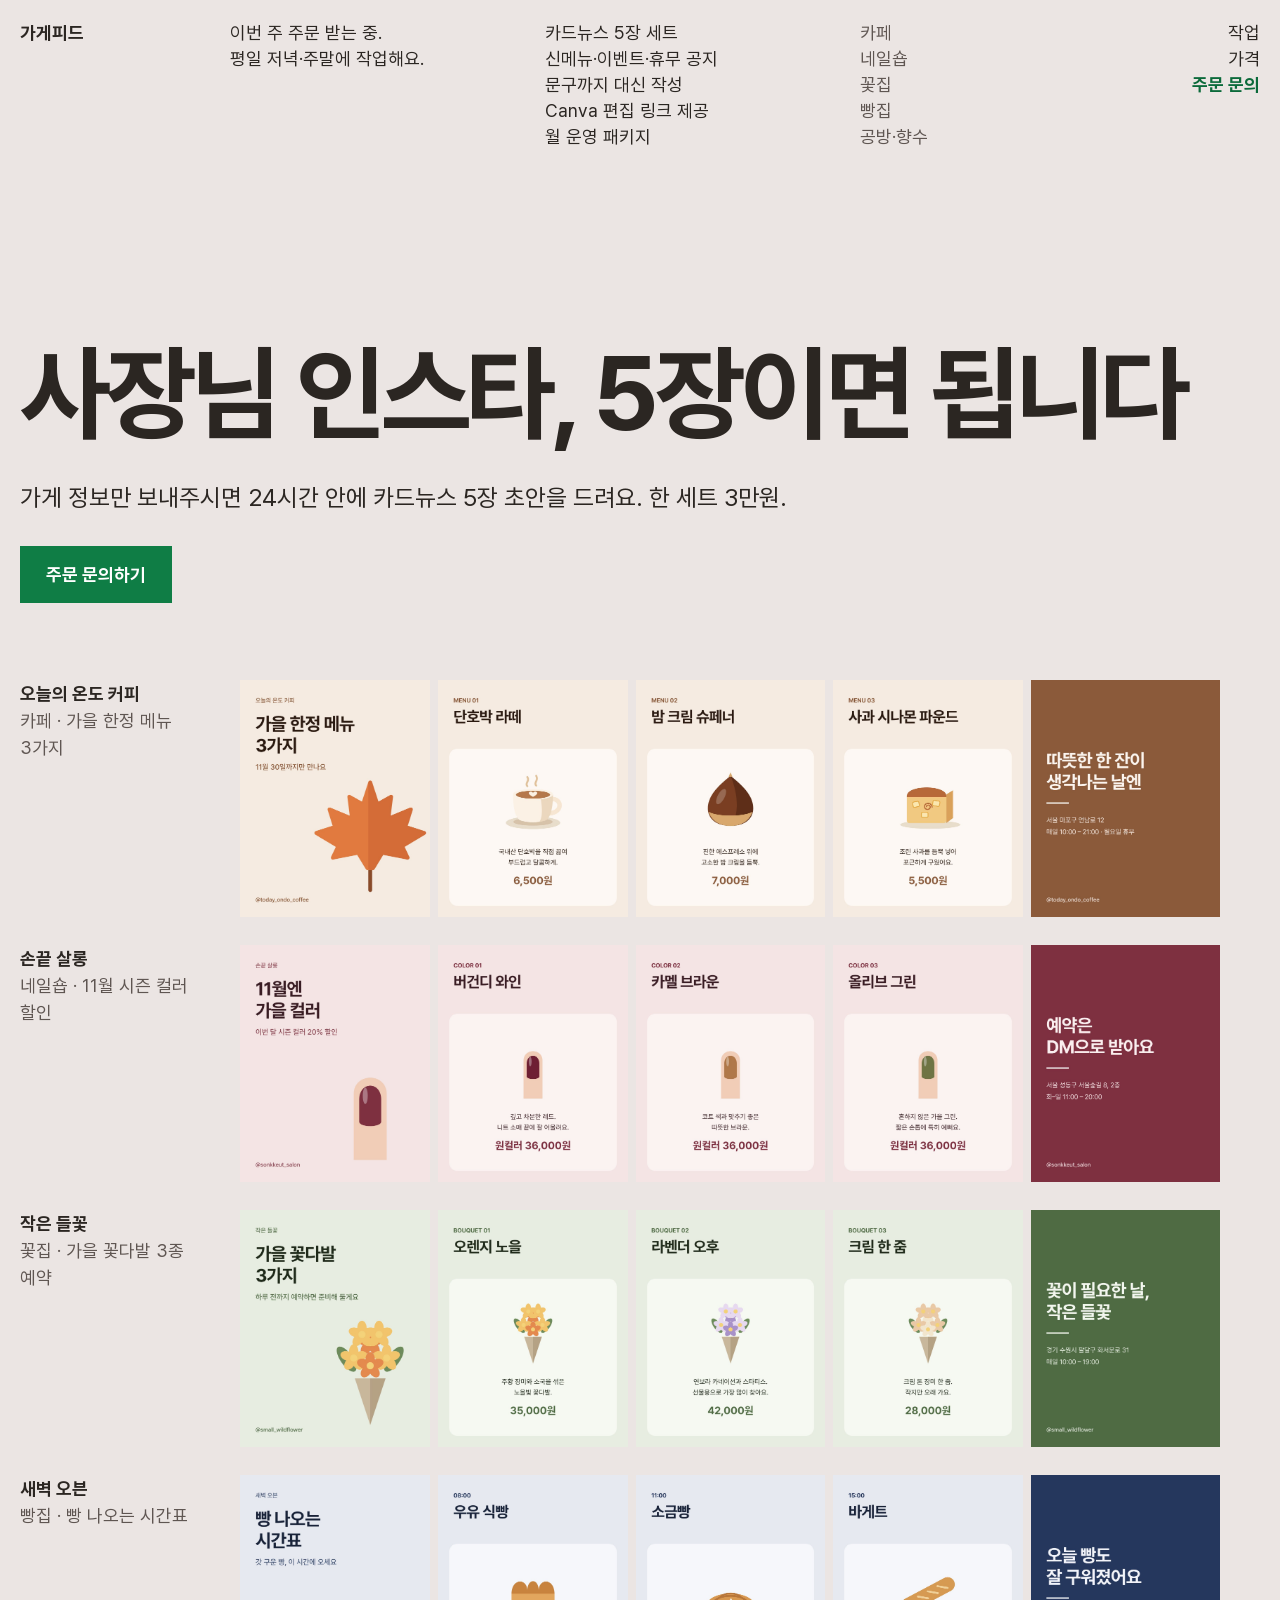
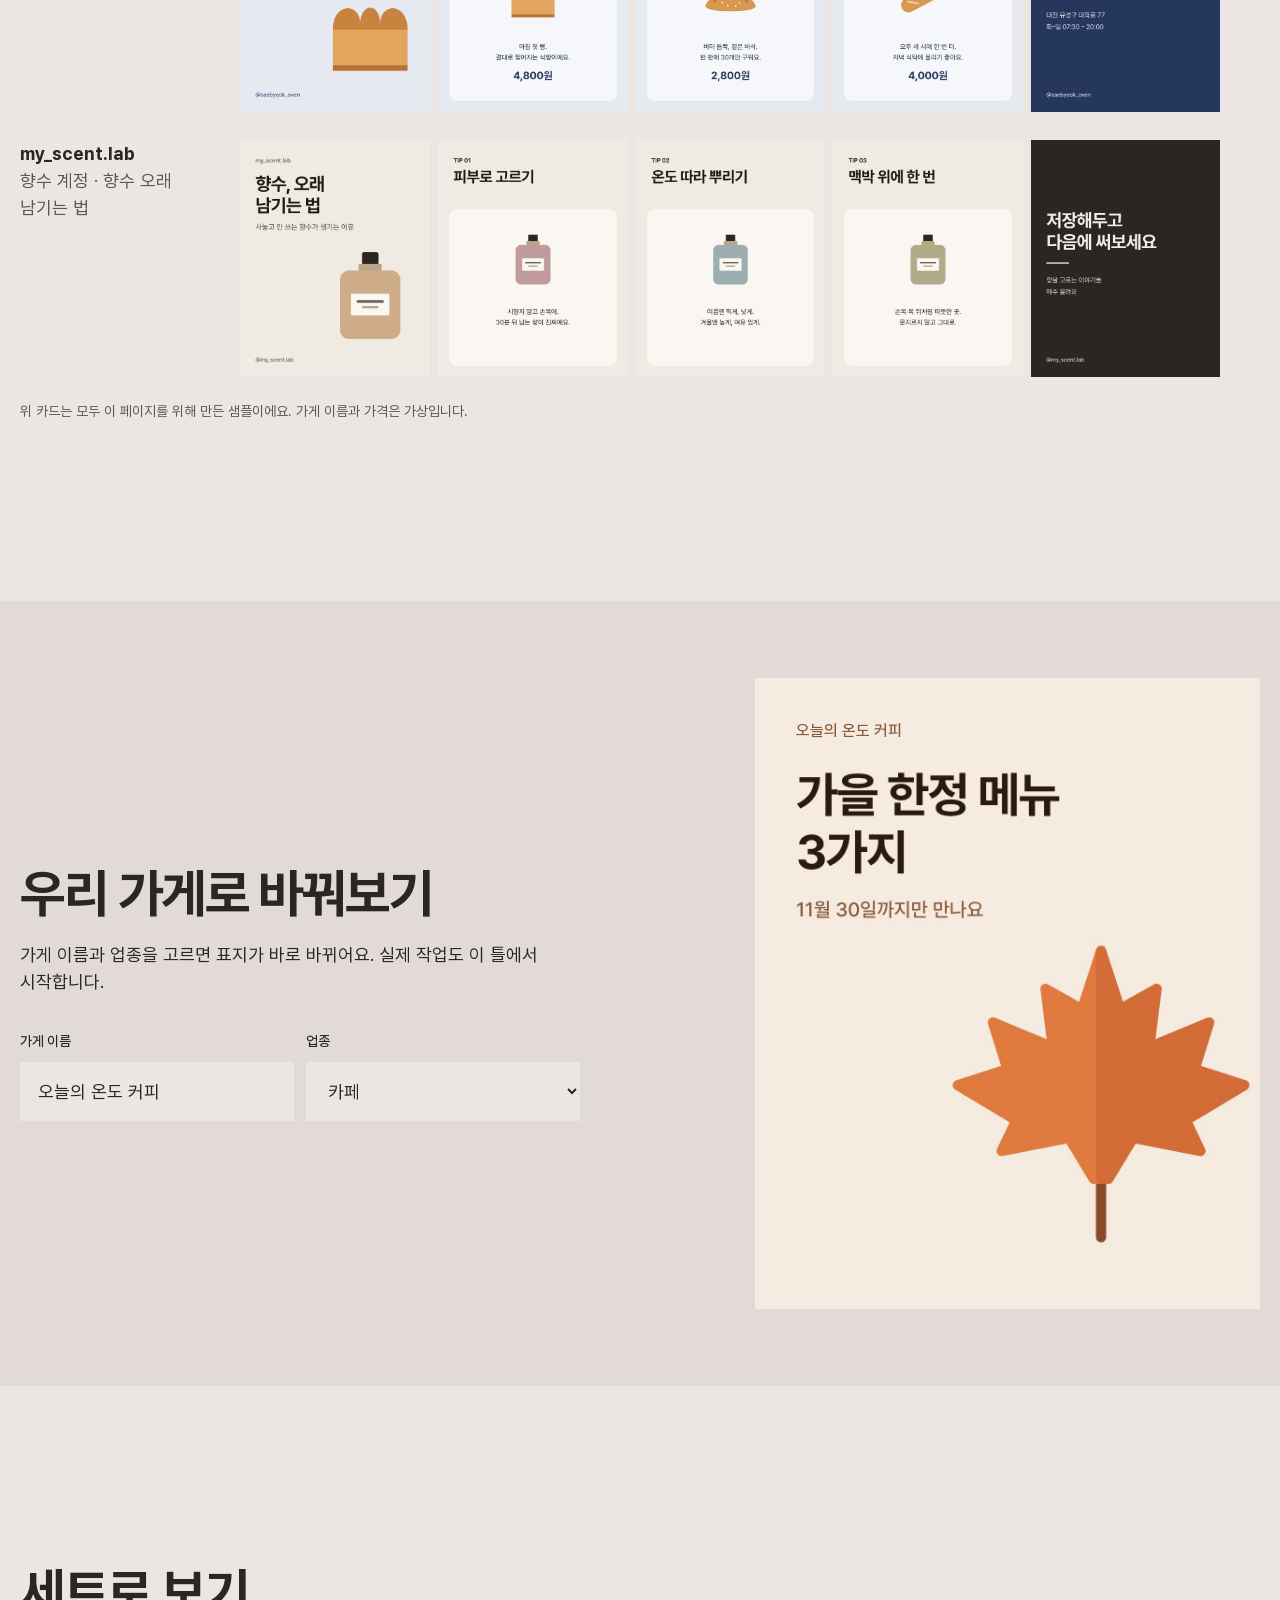
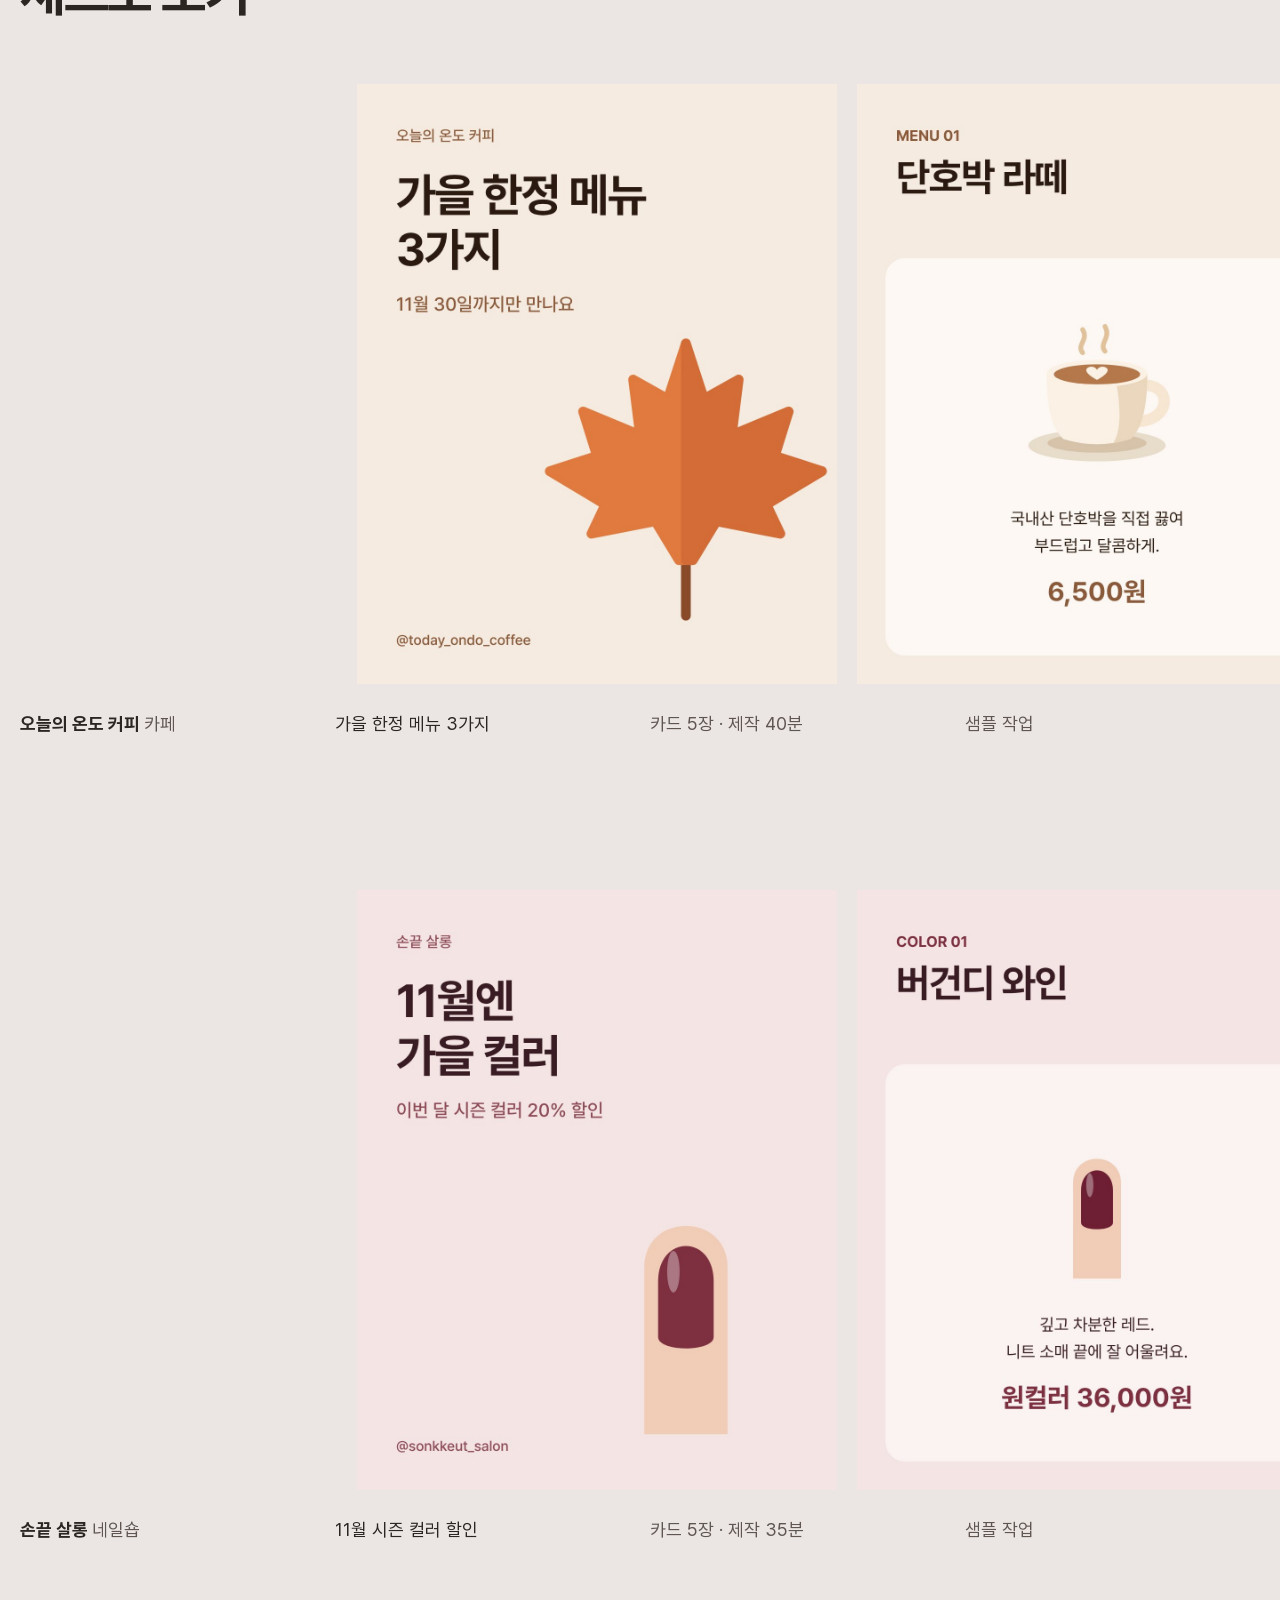
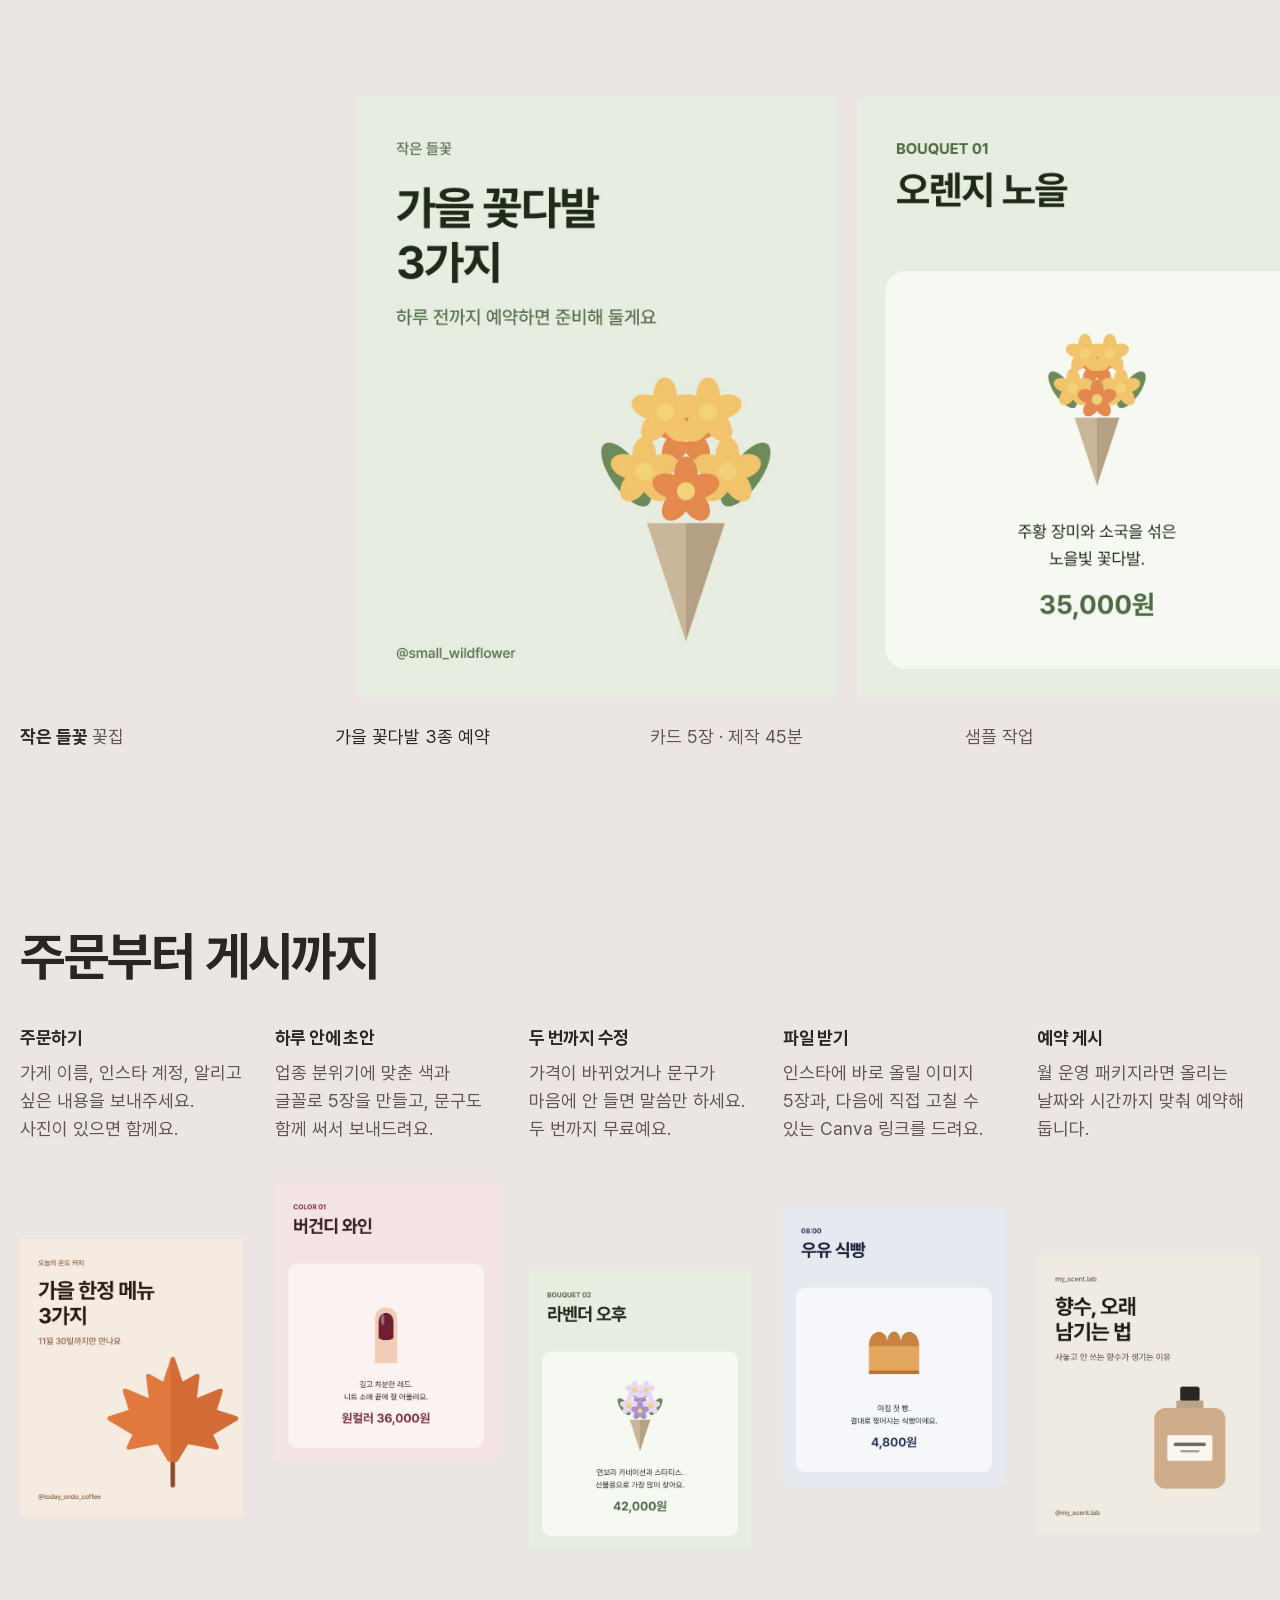
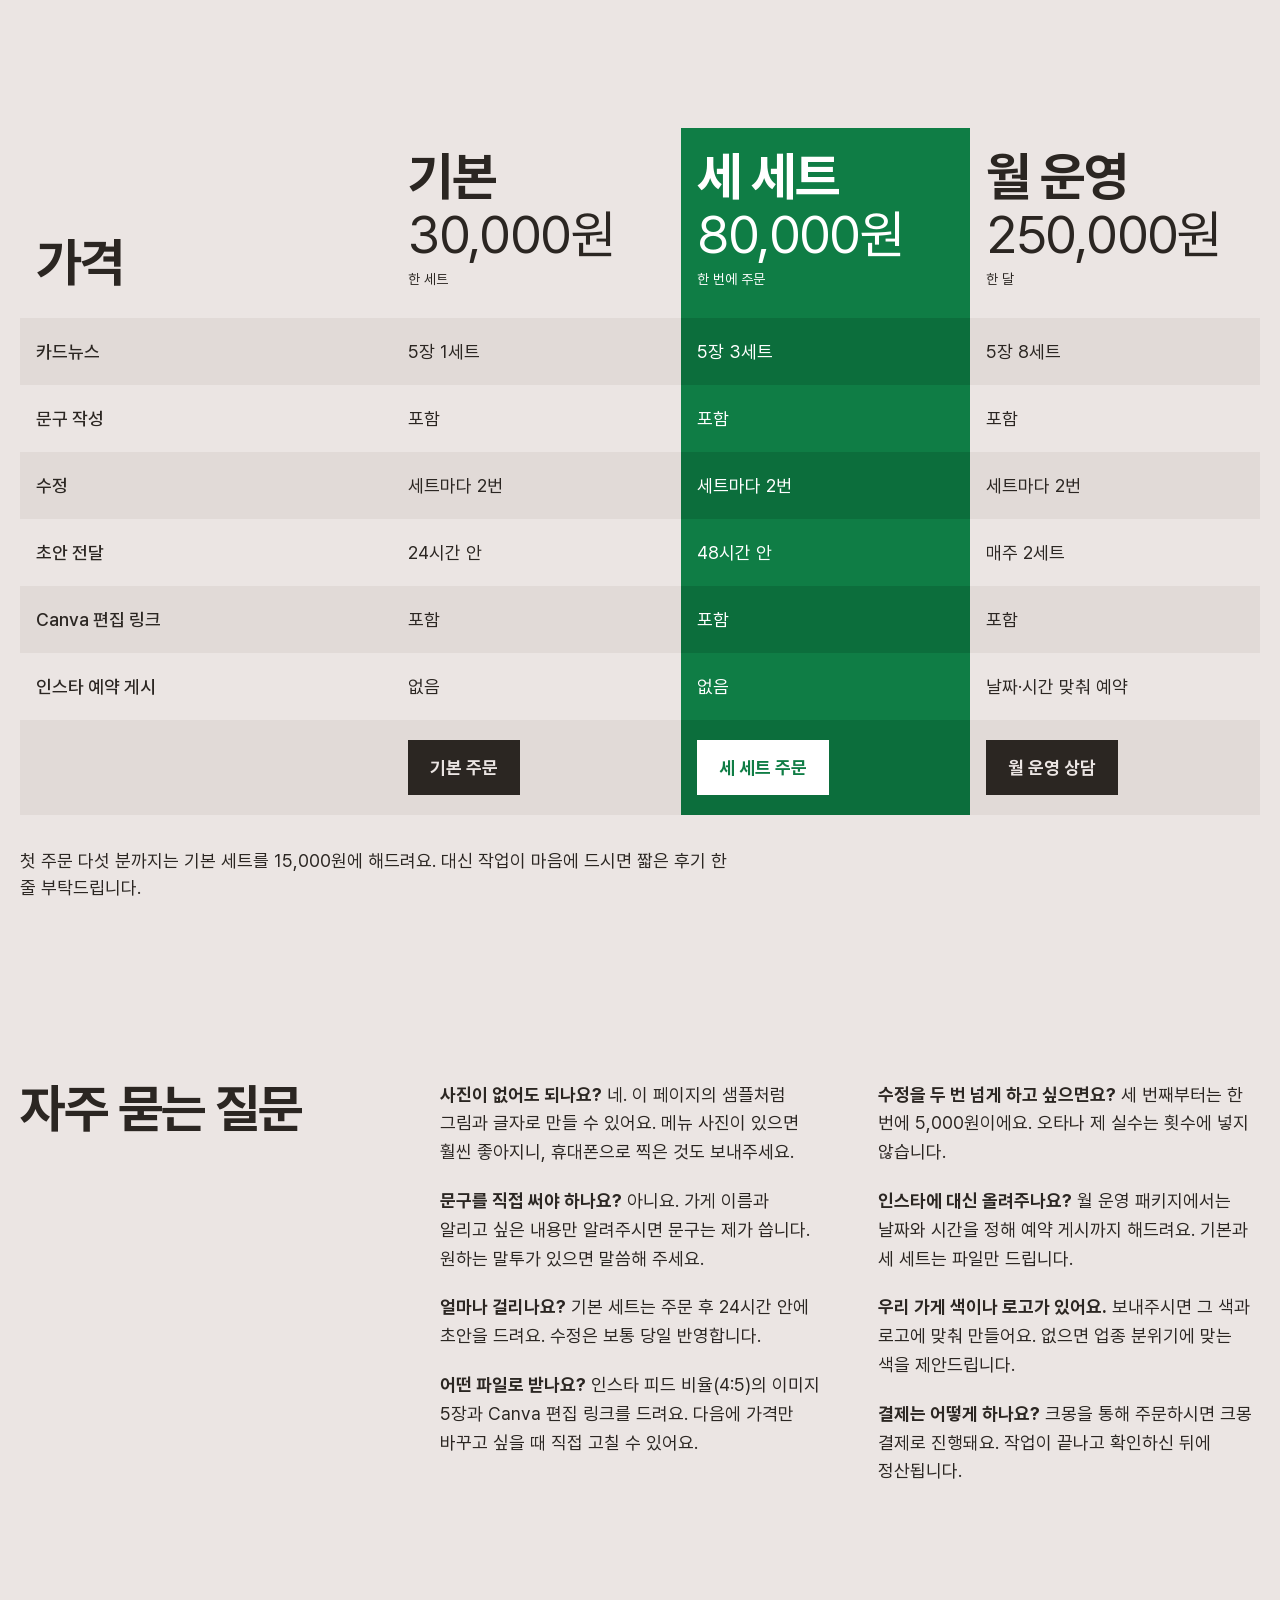
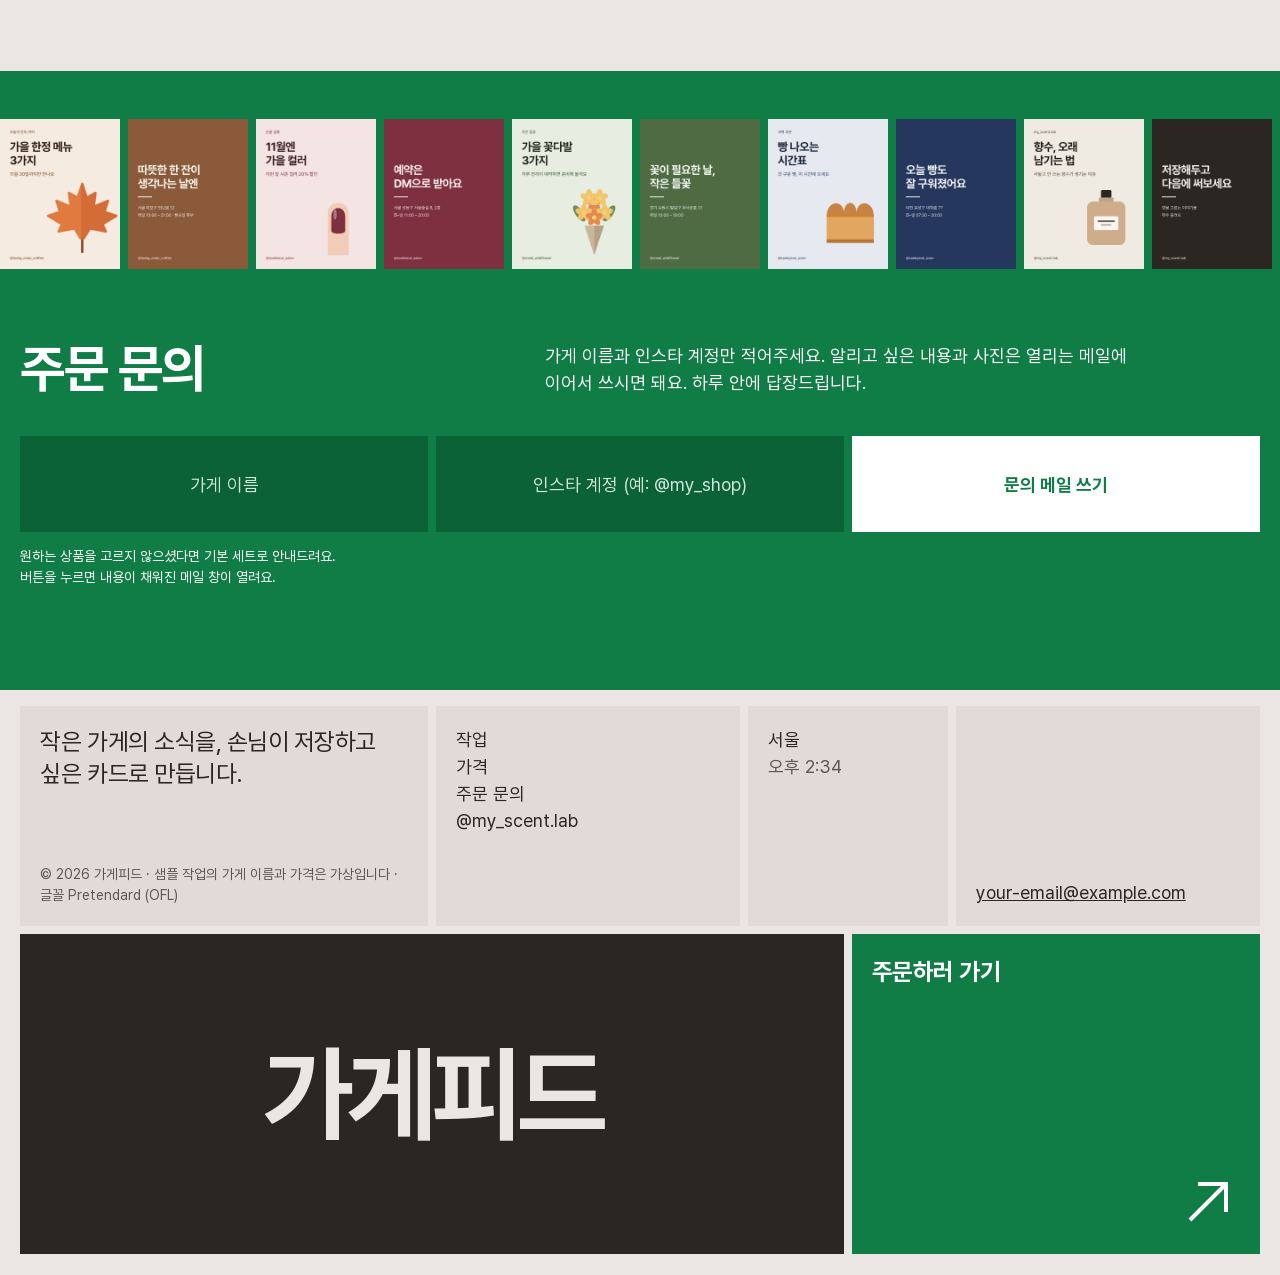
==== portfolio/index.html @ 0462cccc "Add 가게피드 card-news portfolio page Static one-page portfolio for the Instagram card-news service: 25 " ====
<!doctype html>
<html lang="ko">
<head>
<meta charset="utf-8">
<meta name="viewport" content="width=device-width, initial-scale=1">
<title>가게피드 · 동네 가게 인스타 카드뉴스 제작</title>
<meta name="description" content="카페·네일숍·꽃집·빵집 사장님을 위한 인스타그램 카드뉴스 제작. 가게 정보만 보내주시면 24시간 안에 5장 초안을 드려요. 한 세트 3만원.">
<link rel="preload" href="fonts/Pretendard-Bold.subset.woff2" as="font" type="font/woff2" crossorigin>
<link rel="preload" href="fonts/Pretendard-Regular.subset.woff2" as="font" type="font/woff2" crossorigin>
<link rel="stylesheet" href="style.css">
</head>
<body>

<header class="band" id="top">
  <a class="wordmark" href="#top">가게피드</a>
  <p class="avail">이번 주 주문 받는 중.<br>평일 저녁·주말에 작업해요.</p>
  <ul class="services" aria-label="하는 일">
    <li>카드뉴스 5장 세트</li>
    <li>신메뉴·이벤트·휴무 공지</li>
    <li>문구까지 대신 작성</li>
    <li>Canva 편집 링크 제공</li>
    <li>월 운영 패키지</li>
  </ul>
  <ul class="kinds" aria-label="작업하는 업종">
    <li>카페</li><li>네일숍</li><li>꽃집</li><li>빵집</li><li>공방·향수</li>
  </ul>
  <nav class="links" aria-label="페이지 안내">
    <a href="#work">작업</a>
    <a href="#price">가격</a>
    <a class="go" href="#order">주문 문의</a>
  </nav>
</header>

<main>
<section class="hero" aria-labelledby="h1">
  <h1 id="h1">사장님 인스타, 5장이면 됩니다</h1>
  <p class="sub">가게 정보만 보내주시면 24시간 안에 카드뉴스 5장 초안을 드려요. 한 세트 3만원.</p>
  <a class="btn cta" href="#order">주문 문의하기</a>

  <div class="sheet" id="sheet">
    <!-- 런은 script.js 가 SETS 로 채운다 -->
  </div>
  <p class="sheet-note" id="sheet-note" aria-live="polite">위 카드는 모두 이 페이지를 위해 만든 샘플이에요. 가게 이름과 가격은 가상입니다.</p>
</section>

<section class="try" aria-labelledby="try-h">
  <div class="try-text">
    <h2 id="try-h">우리 가게로 바꿔보기</h2>
    <p>가게 이름과 업종을 고르면 표지가 바로 바뀌어요. 실제 작업도 이 틀에서 시작합니다.</p>
    <form class="try-form" id="try-form" onsubmit="return false">
      <label for="try-name">가게 이름</label>
      <input id="try-name" name="name" maxlength="14" value="오늘의 온도 커피" autocomplete="off">
      <label for="try-kind">업종</label>
      <select id="try-kind" name="kind">
        <option value="0">카페</option>
        <option value="1">네일숍</option>
        <option value="2">꽃집</option>
        <option value="3">빵집</option>
        <option value="4">향수·공방</option>
      </select>
    </form>
  </div>
  <figure class="try-card" id="try-card" aria-live="polite">
    <img id="try-img" src="work/cafe-blank.jpg" width="540" height="675" alt="카페 가을 한정 메뉴 표지 샘플">
    <figcaption class="try-shop" id="try-shop">오늘의 온도 커피</figcaption>
  </figure>
</section>

<section class="work" id="work" aria-labelledby="work-h">
  <h2 id="work-h">세트로 보기</h2>
  <div id="strips"></div>
</section>

<section class="steps" aria-labelledby="steps-h">
  <div class="steps-top">
    <h2 id="steps-h">주문부터 게시까지</h2>
  </div>
  <ol class="row" id="steps-row">
    <li><h3>주문하기</h3><p>가게 이름, 인스타 계정, 알리고 싶은 내용을 보내주세요. 사진이 있으면 함께요.</p><img src="work/cafe-0.jpg" width="540" height="675" alt="카페 표지 카드" loading="lazy" style="margin-top:96px"></li>
    <li><h3>하루 안에 초안</h3><p>업종 분위기에 맞춘 색과 글꼴로 5장을 만들고, 문구도 함께 써서 보내드려요.</p><img src="work/nail-1.jpg" width="540" height="675" alt="네일숍 컬러 소개 카드" loading="lazy" style="margin-top:40px"></li>
    <li><h3>두 번까지 수정</h3><p>가격이 바뀌었거나 문구가 마음에 안 들면 말씀만 하세요. 두 번까지 무료예요.</p><img src="work/flower-2.jpg" width="540" height="675" alt="꽃집 꽃다발 카드" loading="lazy" style="margin-top:128px"></li>
    <li><h3>파일 받기</h3><p>인스타에 바로 올릴 이미지 5장과, 다음에 직접 고칠 수 있는 Canva 링크를 드려요.</p><img src="work/bakery-1.jpg" width="540" height="675" alt="빵집 시간표 카드" loading="lazy" style="margin-top:64px"></li>
    <li><h3>예약 게시</h3><p>월 운영 패키지라면 올리는 날짜와 시간까지 맞춰 예약해 둡니다.</p><img src="work/scent-0.jpg" width="540" height="675" alt="향수 팁 표지 카드" loading="lazy" style="margin-top:112px"></li>
  </ol>
</section>

<section class="price" id="price" aria-labelledby="price-h">
  <table class="plans">
    <caption class="sr">가격표</caption>
    <thead>
      <tr>
        <th scope="col"><h2 id="price-h">가격</h2></th>
        <th scope="col"><span class="pn">기본</span><span class="pp">30,000원</span><span class="per">한 세트</span></th>
        <th scope="col" class="pick"><span class="pn">세 세트</span><span class="pp">80,000원</span><span class="per">한 번에 주문</span></th>
        <th scope="col"><span class="pn">월 운영</span><span class="pp">250,000원</span><span class="per">한 달</span></th>
      </tr>
    </thead>
    <tbody>
      <tr><th scope="row">카드뉴스</th><td>5장 1세트</td><td class="pick">5장 3세트</td><td>5장 8세트</td></tr>
      <tr><th scope="row">문구 작성</th><td>포함</td><td class="pick">포함</td><td>포함</td></tr>
      <tr><th scope="row">수정</th><td>세트마다 2번</td><td class="pick">세트마다 2번</td><td>세트마다 2번</td></tr>
      <tr><th scope="row">초안 전달</th><td>24시간 안</td><td class="pick">48시간 안</td><td>매주 2세트</td></tr>
      <tr><th scope="row">Canva 편집 링크</th><td>포함</td><td class="pick">포함</td><td>포함</td></tr>
      <tr><th scope="row">인스타 예약 게시</th><td>없음</td><td class="pick">없음</td><td>날짜·시간 맞춰 예약</td></tr>
      <tr class="act"><th scope="row"><span class="sr">주문</span></th>
        <td><a class="btn" href="#order" data-plan="기본">기본 주문</a></td>
        <td class="pick"><a class="btn inv" href="#order" data-plan="세 세트">세 세트 주문</a></td>
        <td><a class="btn" href="#order" data-plan="월 운영">월 운영 상담</a></td></tr>
    </tbody>
  </table>
  <div class="plans-m">
    <h2>가격</h2>
    <div class="pm"><p class="pn">기본 30,000원</p><dl><dt>카드뉴스</dt><dd>5장 1세트</dd><dt>수정</dt><dd>2번</dd><dt>초안 전달</dt><dd>24시간 안</dd><dt>예약 게시</dt><dd>없음</dd></dl><a class="btn" href="#order" data-plan="기본">기본 주문</a></div>
    <div class="pm pick"><p class="pn">세 세트 80,000원</p><dl><dt>카드뉴스</dt><dd>5장 3세트</dd><dt>수정</dt><dd>세트마다 2번</dd><dt>초안 전달</dt><dd>48시간 안</dd><dt>예약 게시</dt><dd>없음</dd></dl><a class="btn inv" href="#order" data-plan="세 세트">세 세트 주문</a></div>
    <div class="pm"><p class="pn">월 운영 250,000원</p><dl><dt>카드뉴스</dt><dd>5장 8세트</dd><dt>수정</dt><dd>세트마다 2번</dd><dt>초안 전달</dt><dd>매주 2세트</dd><dt>예약 게시</dt><dd>날짜·시간 맞춰 예약</dd></dl><a class="btn" href="#order" data-plan="월 운영">월 운영 상담</a></div>
  </div>
  <p class="launch">첫 주문 다섯 분까지는 기본 세트를 15,000원에 해드려요. 대신 작업이 마음에 드시면 짧은 후기 한 줄 부탁드립니다.</p>
</section>

<section class="faq" aria-labelledby="faq-h">
  <h2 id="faq-h">자주 묻는 질문</h2>
  <div class="answers">
    <p><b>사진이 없어도 되나요?</b> 네. 이 페이지의 샘플처럼 그림과 글자로 만들 수 있어요. 메뉴 사진이 있으면 훨씬 좋아지니, 휴대폰으로 찍은 것도 보내주세요.</p>
    <p><b>문구를 직접 써야 하나요?</b> 아니요. 가게 이름과 알리고 싶은 내용만 알려주시면 문구는 제가 씁니다. 원하는 말투가 있으면 말씀해 주세요.</p>
    <p><b>얼마나 걸리나요?</b> 기본 세트는 주문 후 24시간 안에 초안을 드려요. 수정은 보통 당일 반영합니다.</p>
    <p><b>어떤 파일로 받나요?</b> 인스타 피드 비율(4:5)의 이미지 5장과 Canva 편집 링크를 드려요. 다음에 가격만 바꾸고 싶을 때 직접 고칠 수 있어요.</p>
    <p><b>수정을 두 번 넘게 하고 싶으면요?</b> 세 번째부터는 한 번에 5,000원이에요. 오타나 제 실수는 횟수에 넣지 않습니다.</p>
    <p><b>인스타에 대신 올려주나요?</b> 월 운영 패키지에서는 날짜와 시간을 정해 예약 게시까지 해드려요. 기본과 세 세트는 파일만 드립니다.</p>
    <p><b>우리 가게 색이나 로고가 있어요.</b> 보내주시면 그 색과 로고에 맞춰 만들어요. 없으면 업종 분위기에 맞는 색을 제안드립니다.</p>
    <p><b>결제는 어떻게 하나요?</b> 크몽을 통해 주문하시면 크몽 결제로 진행돼요. 작업이 끝나고 확인하신 뒤에 정산됩니다.</p>
  </div>
</section>

<section class="order" id="order" aria-labelledby="order-h">
  <div class="strip" aria-hidden="true"><div class="strip-track" id="strip-track"></div></div>
  <div class="order-head">
    <h2 id="order-h">주문 문의</h2>
    <p>가게 이름과 인스타 계정만 적어주세요. 알리고 싶은 내용과 사진은 열리는 메일에 이어서 쓰시면 돼요. 하루 안에 답장드립니다.</p>
  </div>
  <form class="cells" id="order-form">
    <label class="sr" for="o-shop">가게 이름</label>
    <input id="o-shop" name="shop" placeholder="가게 이름" required autocomplete="organization">
    <label class="sr" for="o-insta">인스타 계정</label>
    <input id="o-insta" name="insta" placeholder="인스타 계정 (예: @my_shop)" autocomplete="off">
    <button type="submit">문의 메일 쓰기</button>
  </form>
  <div class="cells-note">
    <p id="o-plan-note">원하는 상품을 고르지 않으셨다면 기본 세트로 안내드려요.</p>
    <p>버튼을 누르면 내용이 채워진 메일 창이 열려요.</p>
  </div>
</section>
</main>

<footer class="tiles">
  <div class="t t-state"><p>작은 가게의 소식을, 손님이 저장하고 싶은 카드로 만듭니다.</p><small>© 2026 가게피드 · 샘플 작업의 가게 이름과 가격은 가상입니다 · 글꼴 Pretendard (OFL)</small></div>
  <ul class="t t-nav"><li><a href="#work">작업</a></li><li><a href="#price">가격</a></li><li><a href="#order">주문 문의</a></li><li><a href="https://www.instagram.com/my_scent.lab/">@my_scent.lab</a></li></ul>
  <div class="t t-time"><p>서울</p><p id="clock">오전 9:00</p></div>
  <div class="t t-mail"><a id="mail-link" href="#order">메일로 문의하기</a></div>
  <div class="t t-word" aria-hidden="true">가게피드</div>
  <a class="t t-go" href="#order"><span>주문하러 가기</span>
    <svg viewBox="0 0 64 64" width="64" height="64" aria-hidden="true"><path d="M14 50 L50 14 M22 14 H50 V42" fill="none" stroke="currentColor" stroke-width="4"/></svg></a>
</footer>

<script src="script.js"></script>
</body>
</html>
---- portfolio/style.css ----
@font-face { font-family: "Pretendard"; font-weight: 400; font-display: swap; src: url(fonts/Pretendard-Regular.subset.woff2) format("woff2"); }
@font-face { font-family: "Pretendard"; font-weight: 500; font-display: swap; src: url(fonts/Pretendard-Medium.subset.woff2) format("woff2"); }
@font-face { font-family: "Pretendard"; font-weight: 700; font-display: swap; src: url(fonts/Pretendard-Bold.subset.woff2) format("woff2"); }

/* ---------- tokens ---------- */
:root {
  --bg: #ebe5e3;
  --surface: #e1dad7;
  --surface-2: #d6cecb;
  --ink: #2b2622;
  --muted: #5f5652;
  --accent: #0f7d45;
  --accent-ink: #ffffff;
  --accent-text: #0b6a3a;

  /* 다섯 단계만 쓴다: small · body · lead · head · display */
  --step-small: 0.875rem;
  --step-body: 1.125rem;
  --step-lead: 1.5rem;
  --step-head: clamp(2rem, 1.2rem + 2.6vw, 3.5rem);
  --step-display: clamp(2.6rem, 0.6rem + 7.4vw, 8.5rem);

  --m: clamp(20px, 1.6vw, 24px);
  --gap: 8px;
  --section: clamp(120px, 14vw, 200px);
  --ease: cubic-bezier(.2, .7, .2, 1);
}

* { box-sizing: border-box; margin: 0; padding: 0; }
html { scroll-behavior: smooth; }
body {
  background: var(--bg); color: var(--ink);
  font-family: "Pretendard", system-ui, sans-serif; font-size: var(--step-body); line-height: 1.5;
  word-break: keep-all; -webkit-font-smoothing: antialiased;
}
img { display: block; max-width: 100%; height: auto; }
a { color: inherit; }
ul, ol { list-style: none; }
.sr { position: absolute; width: 1px; height: 1px; overflow: hidden; clip: rect(0 0 0 0); white-space: nowrap; }
:focus-visible { outline: 3px solid var(--accent); outline-offset: 3px; }
::selection { background: var(--accent); color: var(--accent-ink); }
h1, h2, h3 { font-weight: 700; letter-spacing: -0.03em; }
h2 { font-size: var(--step-head); line-height: 1.05; }

/* ---------- top band ---------- */
.band {
  display: grid; grid-template-columns: repeat(12, 1fr); gap: 0 20px;
  padding: 20px var(--m) 0; font-size: var(--step-body); line-height: 1.45;
}
.wordmark { grid-column: 1 / 3; font-weight: 700; text-decoration: none; }
.avail { grid-column: 3 / 6; color: var(--ink); }
.services { grid-column: 6 / 9; }
.kinds { grid-column: 9 / 11; color: var(--muted); }
.links { grid-column: 11 / 13; display: flex; flex-direction: column; align-items: flex-end; }
.links a { text-decoration: none; transition: color .2s; }
.links a:hover { color: var(--accent-text); }
.links .go { color: var(--accent-text); font-weight: 700; }

/* ---------- hero + sheet ---------- */
.hero { padding: clamp(96px, 15vw, 240px) var(--m) 0; }
.hero h1 { font-size: var(--step-display); line-height: 0.98; letter-spacing: -0.045em; max-width: 13em; }
.hero .sub { font-size: var(--step-lead); line-height: 1.4; margin-top: 36px; max-width: 32em; }
.hero .cta { margin-top: 32px; background: var(--accent); color: var(--accent-ink); min-height: 52px; padding: 15px 26px; }
.hero .cta:hover { background: var(--accent-text); }

.sheet { margin-top: clamp(48px, 6vw, 88px); display: grid; gap: 28px; }
.run { display: grid; grid-template-columns: 200px 1fr; gap: 20px; align-items: start; transition: opacity .24s var(--ease); }
.run h3 { font-size: var(--step-body); font-weight: 700; letter-spacing: 0; }
.run h3 span { display: block; font-weight: 400; color: var(--muted); }
.frames { display: grid; grid-template-columns: repeat(5, minmax(0, 1fr)); gap: var(--gap); max-width: 980px; }
.frames img { width: 100%; aspect-ratio: 4 / 5; object-fit: cover; transition: transform .3s var(--ease); }
.frames a:hover img, .frames a:focus-visible img { transform: translateY(-4px); }
.sheet.dim .run:not(.on) { opacity: .28; }
.sheet-note { margin-top: 24px; color: var(--muted); font-size: var(--step-small); min-height: 1.5em; }

/* ---------- live preview ---------- */
.try {
  margin-top: var(--section); padding: clamp(40px, 6vw, 96px) var(--m);
  background: var(--surface);
  display: grid; grid-template-columns: repeat(12, 1fr); gap: 20px; align-items: center;
}
.try-text { grid-column: 1 / 7; }
.try-text > p { margin-top: 20px; max-width: 30em; }
.try-form { margin-top: 36px; display: grid; grid-template-columns: 1fr 1fr; gap: 10px 12px; max-width: 560px; }
.try-form label { font-weight: 500; font-size: var(--step-small); grid-row: 1; }
.try-form input, .try-form select {
  grid-row: 2; font: inherit; font-size: var(--step-body); color: var(--ink);
  background: var(--bg); border: 0; border-radius: 0; padding: 16px 18px; min-height: 58px; width: 100%;
  transition: background .2s;
}
.try-form input:focus, .try-form select:focus { background: #f6f2f1; }
.try-card { grid-column: 8 / 13; position: relative; container-type: inline-size; max-width: 520px; justify-self: end; width: 100%; }
.try-card img { width: 100%; transition: opacity .24s var(--ease); }
.try-shop {
  position: absolute; left: 8.15cqw; top: 8.6cqw; font-size: 3.15cqw; font-weight: 500; line-height: 1.2;
  color: var(--shop, #8A5A3B); white-space: nowrap; transition: color .24s;
}
.try-card.swap img { opacity: .3; }

/* ---------- work strips ---------- */
.work { padding-top: var(--section); }
.work h2 { padding: 0 var(--m); margin-bottom: 64px; }
.proj + .proj { margin-top: clamp(96px, 12vw, 200px); }
.film {
  display: flex; gap: 20px; overflow-x: auto; scroll-snap-type: x mandatory; scrollbar-width: none;
  padding: 0 calc(50vw - min(24vw, 240px));
}
.film::-webkit-scrollbar { display: none; }
.film img { flex: 0 0 auto; width: min(48vw, 480px); aspect-ratio: 4 / 5; scroll-snap-align: center; }
.facts { display: grid; grid-template-columns: repeat(12, 1fr); gap: 20px; padding: 26px var(--m) 0; }
.facts > * { grid-column: span 3; }
.facts .pname { font-weight: 700; }
.facts .pname span { font-weight: 400; color: var(--muted); }
.facts .muted { color: var(--muted); }

/* ---------- steps ---------- */
.steps { padding: var(--section) 0 0; overflow: hidden; }
.steps-top { margin-bottom: 40px; padding: 0 var(--m); }
.row { display: grid; grid-template-columns: repeat(5, 1fr); gap: 32px; padding: 0 var(--m); }
.row h3 { font-size: var(--step-body); }
.row p { margin-top: 8px; color: var(--muted); line-height: 1.55; min-height: 4.65em; }

/* ---------- price ---------- */
.price { padding: var(--section) var(--m) 0; }
.plans { width: 100%; border-collapse: collapse; table-layout: fixed; }
.plans th, .plans td { text-align: left; vertical-align: top; padding: 20px 16px; font-size: var(--step-body); font-weight: 400; }
.plans thead th { padding-bottom: 28px; vertical-align: bottom; }
.plans thead th:first-child { width: 30%; }
.plans tbody th { font-weight: 500; }
.plans tbody tr:nth-child(odd) { background: var(--surface); }
.plans .pick { background: var(--accent) !important; color: var(--accent-ink); }
tbody tr:nth-child(odd) .pick { background: #0c6e3c !important; }
.pn { display: block; font-size: var(--step-head); line-height: 1.1; font-weight: 700; letter-spacing: -0.03em; }
.pp { display: block; font-size: var(--step-head); line-height: 1.1; letter-spacing: -0.03em; }
.per { display: block; font-size: var(--step-small); margin-top: 6px; }
.plans .act td, .plans .act th { background: transparent; }
.btn {
  display: inline-block; padding: 14px 22px; background: var(--ink); color: var(--bg); text-decoration: none;
  font-weight: 700; font-size: var(--step-body); transition: transform .15s, background .2s;
}
.btn:hover { background: #000; }
.btn:active { transform: scale(.97); }
.btn.inv { background: var(--accent-ink); color: var(--accent); }
.btn.inv:hover { background: #e9f4ee; }
.plans-m { display: none; }
.pm { background: var(--surface); padding: 24px 20px; }
.pm.pick { background: var(--accent); color: var(--accent-ink); }
.pm .pn { font-size: 9vw; line-height: 1.1; }
.pm dl { display: grid; grid-template-columns: 1fr; margin: 20px 0 24px; }
.pm dt { opacity: .75; margin-top: 10px; }
.pm .btn { display: block; text-align: center; }
.launch { margin-top: 32px; max-width: 40em; font-size: var(--step-body); }

/* ---------- faq ---------- */
.faq { padding: var(--section) var(--m) 0; display: grid; grid-template-columns: repeat(12, 1fr); gap: 20px; }
.faq h2 { grid-column: 1 / 4; }
.answers { grid-column: 5 / 13; columns: 2; column-gap: 56px; }
.answers p { break-inside: avoid; margin-bottom: 20px; line-height: 1.6; }
.answers b { font-weight: 700; }

/* ---------- order ---------- */
.order {
  margin-top: var(--section); background: var(--accent); color: var(--accent-ink);
  padding: 48px 0 clamp(64px, 8vw, 120px); overflow: hidden;
}
.strip { overflow: hidden; }
.strip-track { display: flex; gap: 8px; width: max-content; animation: drift 60s linear infinite; }
.strip-track img { height: 150px; width: auto; }
@keyframes drift { to { transform: translateX(-50%); } }
.order-head { display: grid; grid-template-columns: repeat(12, 1fr); gap: 20px; margin: 72px var(--m) 40px; align-items: end; }
.order-head h2 { grid-column: 1 / 6; }
.order-head p { grid-column: 6 / 13; max-width: 34em; }
.cells { display: grid; grid-template-columns: repeat(3, 1fr); gap: 8px; margin: 0 var(--m); }
.cells input, .cells button { min-width: 0; width: 100%;
  height: 96px; border: 0; border-radius: 0; font: inherit; font-size: var(--step-body); text-align: center;
  background: #0b6236; color: var(--accent-ink); transition: background .2s, transform .15s;
}
.cells input::placeholder { color: #cfe6d9; }
.cells input:focus { background: #13924f; outline-color: var(--accent-ink); }
.cells button { background: var(--accent-ink); color: var(--accent); font-weight: 700; cursor: pointer; }
.cells button:hover { background: #e9f4ee; }
.cells button:active { transform: scale(.98); }
.cells-note { margin: 14px var(--m) 0; font-size: var(--step-small); }

/* ---------- footer tiles ---------- */
.tiles {
  display: grid; grid-template-columns: repeat(12, 1fr); gap: 8px; padding: 8px var(--m) var(--m);
  margin-top: 8px;
}
.t { background: var(--surface); padding: 20px; min-height: 220px; }
.t-state { grid-column: 1 / 5; display: flex; flex-direction: column; justify-content: space-between; }
.t-state p { font-size: var(--step-lead); line-height: 1.3; letter-spacing: -0.02em; }
.t-state small { font-size: var(--step-small); color: var(--muted); }
.t-nav { grid-column: 5 / 8; }
.t-nav a { text-decoration: none; transition: color .2s; }
.t-nav a:hover { color: var(--accent-text); }
.t-time { grid-column: 8 / 10; }
.t-time p + p { color: var(--muted); }
.t-mail { grid-column: 10 / 13; display: flex; align-items: flex-end; }
.t-mail a { font-size: var(--step-body); transition: color .2s; }
.t-mail a:hover { color: var(--accent-text); }
.t-word {
  grid-column: 1 / 9; min-height: 320px; background: var(--ink); color: var(--bg);
  display: grid; place-items: center; font-size: var(--step-display); font-weight: 700; letter-spacing: -0.05em;
}
.t-go {
  grid-column: 9 / 13; min-height: 320px; background: var(--accent); color: var(--accent-ink); text-decoration: none;
  display: flex; flex-direction: column; justify-content: space-between; font-size: var(--step-lead); font-weight: 700; letter-spacing: -0.02em;
  transition: background .2s;
}
.t-go svg { align-self: flex-end; transition: transform .25s var(--ease); }
.t-go:hover { background: #0c6e3c; }
.t-go:hover svg { transform: translate(6px, -6px); }

/* ---------- entrance ---------- */
.js .rise { opacity: 0; transform: translateY(24px); }
.js .rise.in { opacity: 1; transform: none; transition: opacity .6s var(--ease), transform .6s var(--ease); transition-delay: var(--d, 0ms); }

/* ---------- tablet ---------- */
@media (max-width: 960px) {
  .band { grid-template-columns: repeat(6, 1fr); gap: 16px 16px; }
  .wordmark { grid-column: 1 / 3; } .avail { grid-column: 3 / 7; }
  .services { grid-column: 1 / 4; } .kinds { grid-column: 4 / 6; }
  .links { grid-column: 6 / 7; grid-row: 2; }
  .run { grid-template-columns: 1fr; gap: 10px; }
  .try-text { grid-column: 1 / 13; } .try-card { grid-column: 1 / 13; justify-self: start; max-width: 440px; }
  .faq h2 { grid-column: 1 / 13; } .answers { grid-column: 1 / 13; }
  .row { grid-template-columns: repeat(3, 1fr); row-gap: 48px; }
  .plans { display: none; }
  .plans-m { display: grid; grid-template-columns: repeat(3, 1fr); gap: 8px; }
  .plans-m h2 { grid-column: 1 / -1; margin-bottom: 24px; }
  .pm .pn { font-size: var(--step-lead); }
  .order-head h2, .order-head p { grid-column: 1 / 13; }
  .t-state { grid-column: 1 / 7; } .t-nav { grid-column: 7 / 13; } .t-time { grid-column: 1 / 7; } .t-mail { grid-column: 7 / 13; }
  .t-word { grid-column: 1 / 13; } .t-go { grid-column: 1 / 13; min-height: 200px; }
}

/* ---------- phone ---------- */
@media (max-width: 600px) {
  .band { grid-template-columns: 1fr 1fr; gap: 14px 12px; }
  .wordmark { grid-column: 1 / 2; } .avail { grid-column: 1 / 3; grid-row: 2; }
  .services { grid-column: 1 / 2; grid-row: 3; } .kinds { grid-column: 2 / 3; grid-row: 3; }
  .links { grid-column: 2 / 3; grid-row: 1; flex-direction: row; justify-content: flex-end; gap: 14px; }
  .links a:not(.go) { display: none; }
  .hero .sub { margin-top: 24px; }
  .frames { display: flex; overflow-x: auto; scroll-snap-type: x mandatory; scrollbar-width: none; gap: 6px; margin-right: calc(-1 * var(--m)); padding-right: var(--m); }
  .frames::-webkit-scrollbar { display: none; }
  .frames a { flex: 0 0 38%; scroll-snap-align: start; }
  .try-form { grid-template-columns: 1fr; }
  .try-form label, .try-form input, .try-form select { grid-row: auto; }
  .film { gap: 10px; padding: 0 11vw; }
  .film img { width: 78vw; }
  .facts { grid-template-columns: 1fr 1fr; gap: 6px 12px; }
  .facts > * { grid-column: span 1; }
  .row { grid-template-columns: 1fr; gap: 32px; }
  .row li { display: grid; grid-template-columns: 1fr 38%; gap: 0 16px; align-items: start; }
  .row li h3, .row li p { grid-column: 1; }
  .row li p { min-height: 0; }
  .row img { grid-column: 2; grid-row: 1 / 3; margin-top: 0 !important; }
  .plans { display: none; }
  .plans-m { grid-template-columns: 1fr; }
  .pm .pn { font-size: 9vw; }
  .faq { gap: 24px; }
  .answers { columns: 1; }
  .cells, .cells-note { grid-template-columns: 1fr; }
  .cells input, .cells button { height: 60px; }
  .strip-track img { height: 110px; }
  .t-state, .t-time { grid-column: 1 / 13; }
  .t-nav { grid-column: 1 / 7; } .t-mail { grid-column: 7 / 13; }
  .t-word { min-height: 160px; order: -2; } .t-go { order: -1; }
  .t { min-height: 140px; }
}

@media (prefers-reduced-motion: reduce) {
  html { scroll-behavior: auto; }
  .js .rise, .js .rise.in { opacity: 1; transform: none; transition: none; }
  .strip-track { animation: none; }
  * { transition-duration: 0s !important; }
}
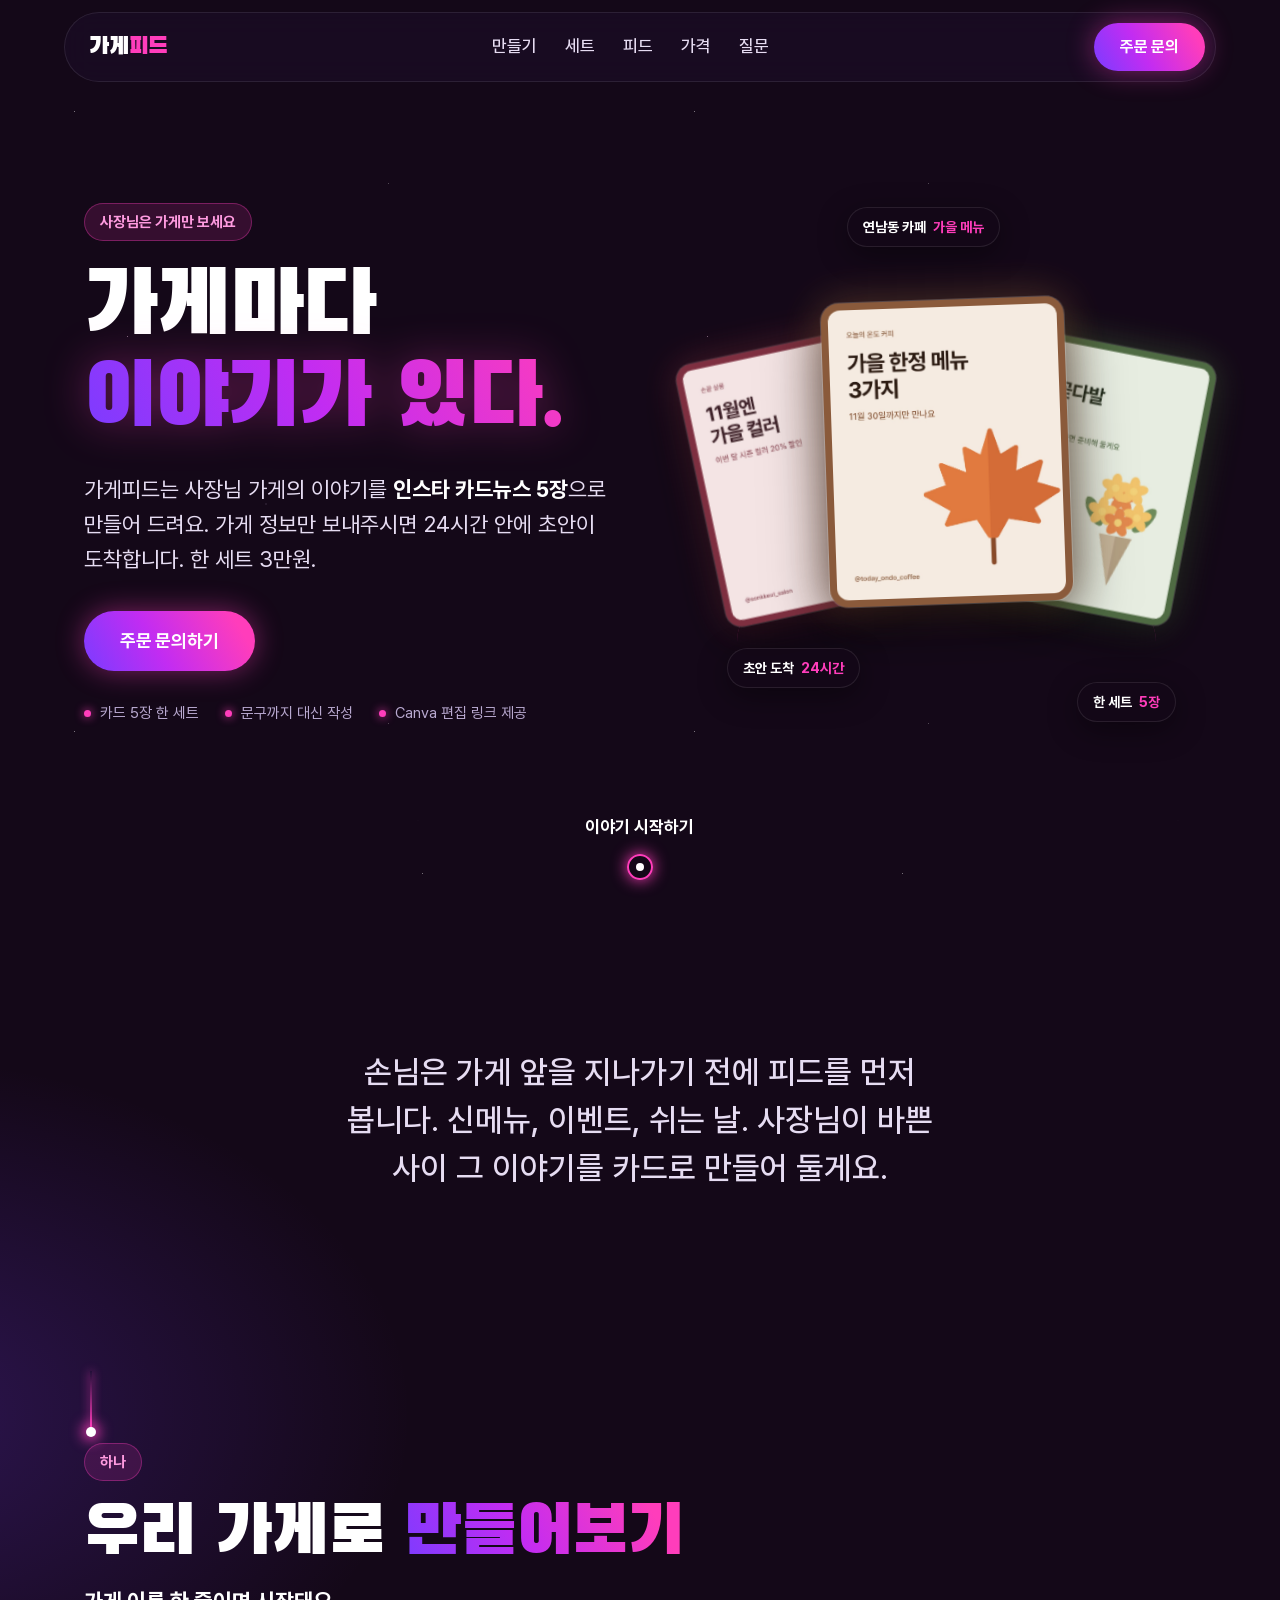
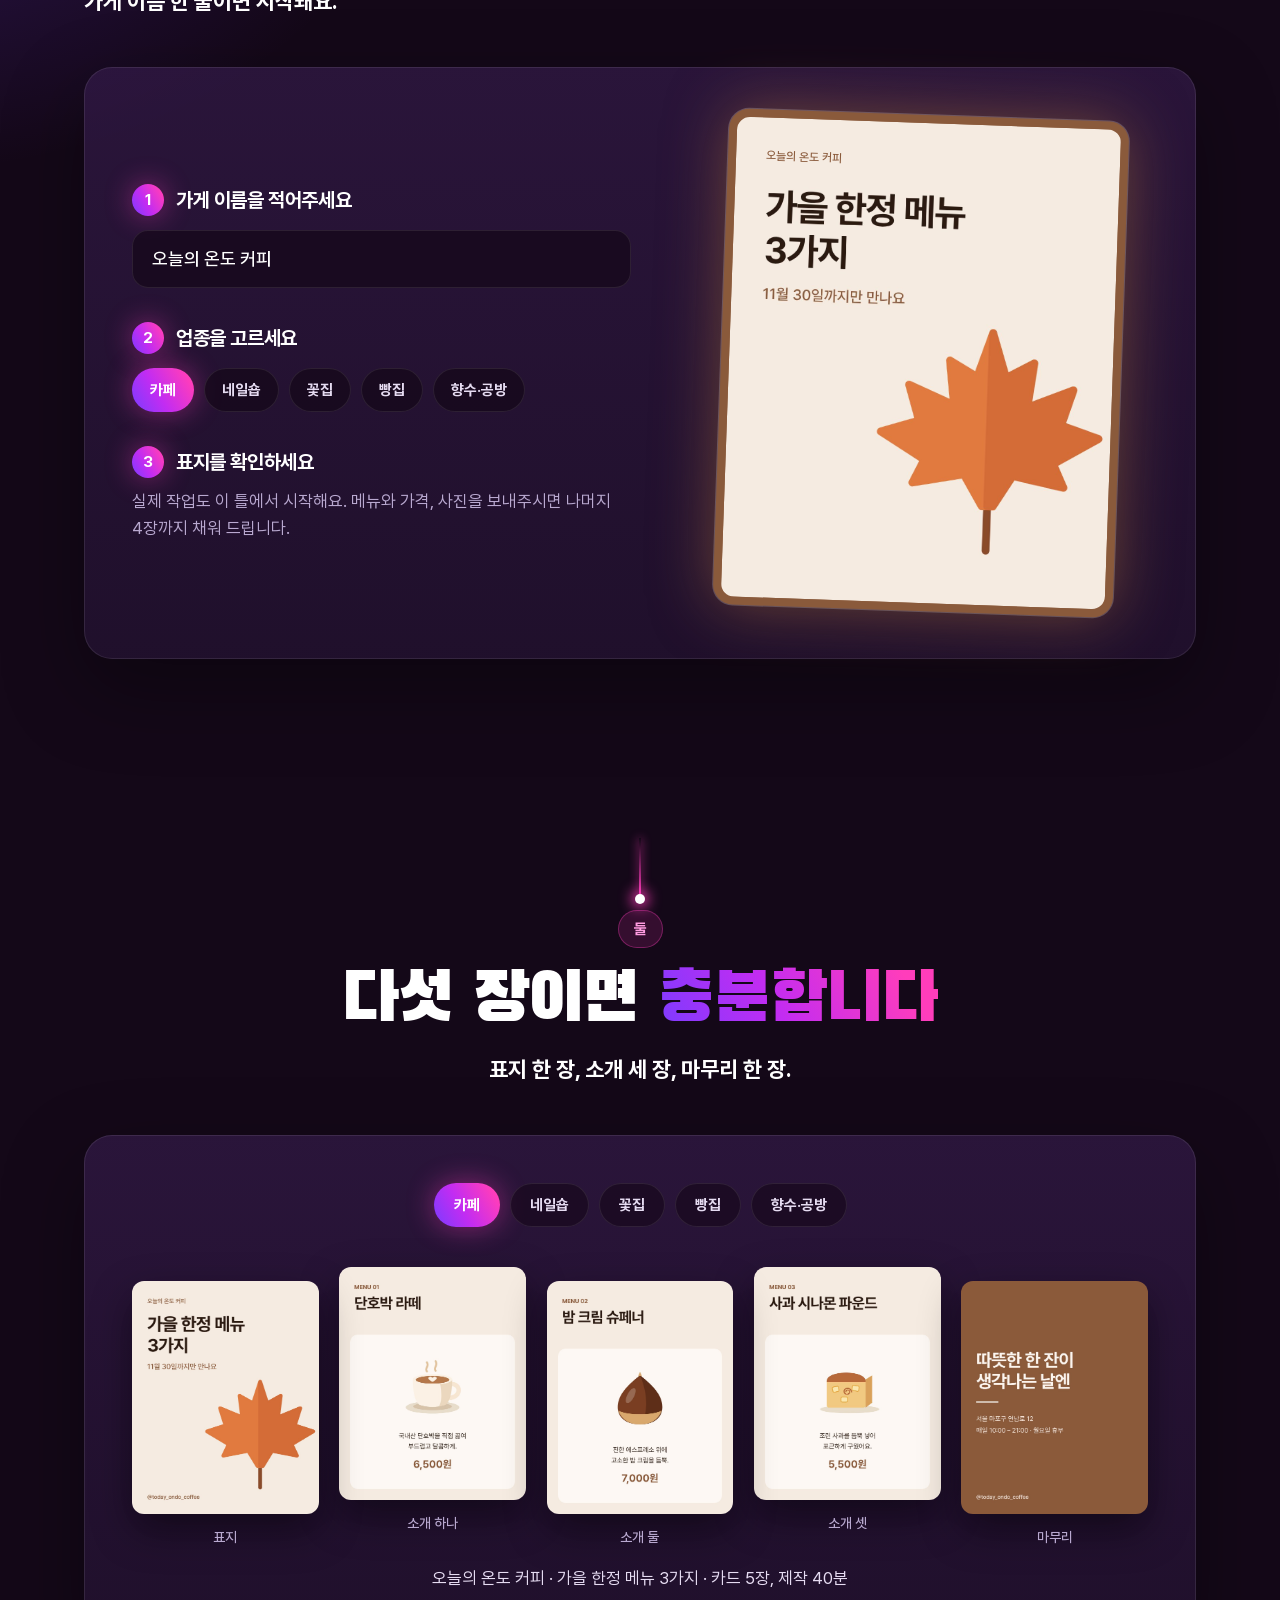
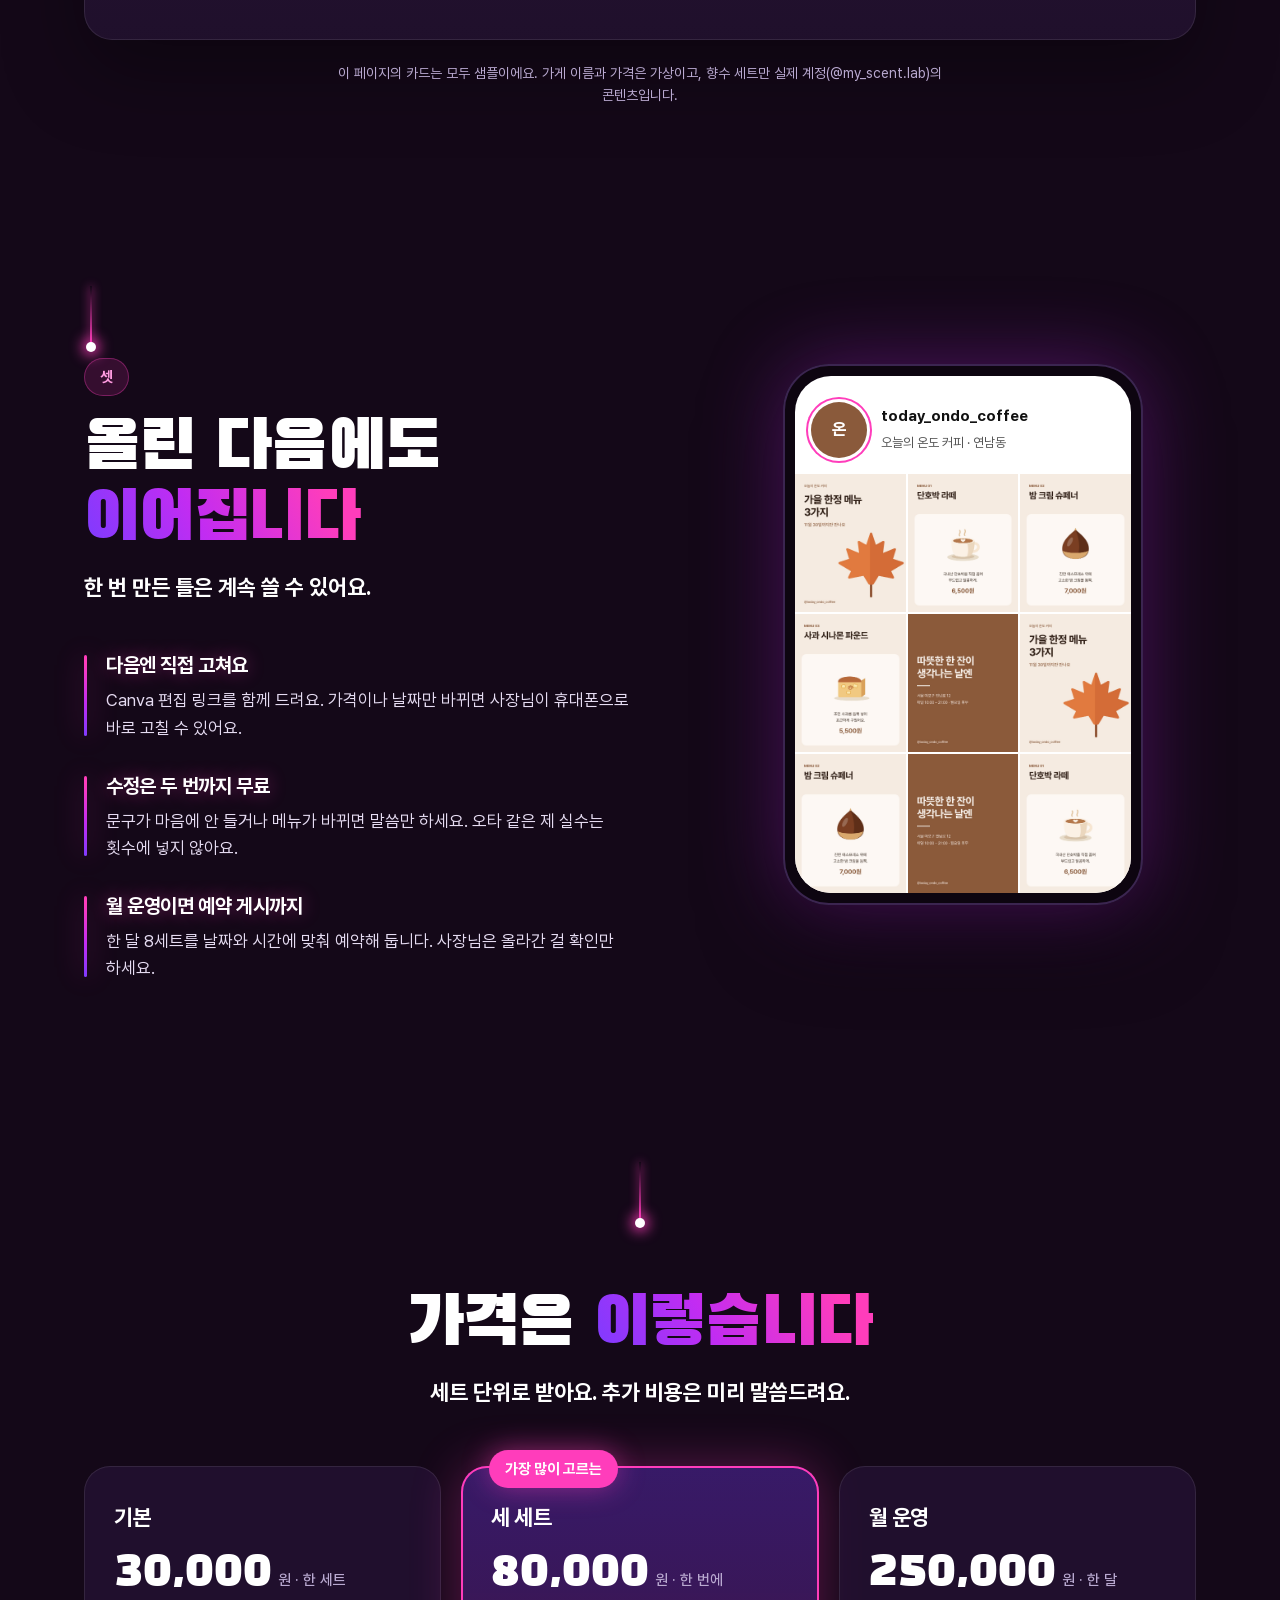
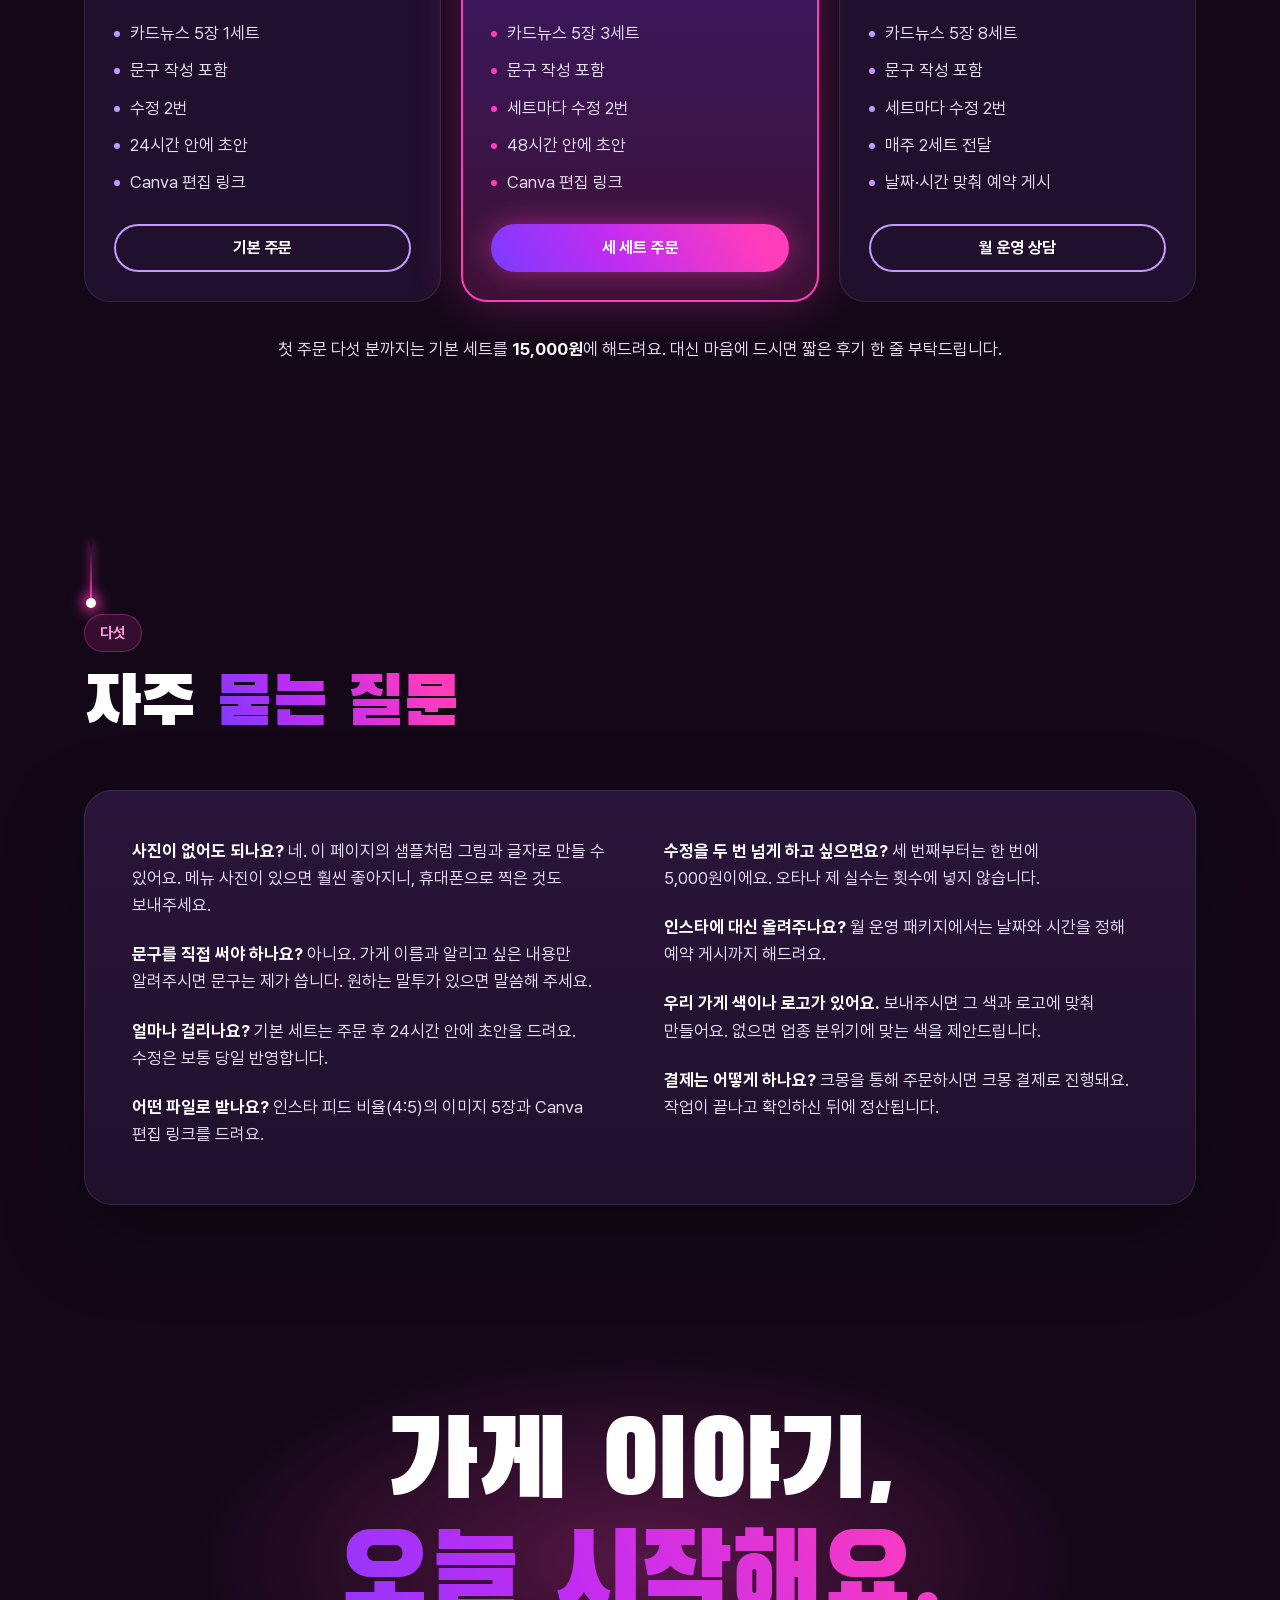
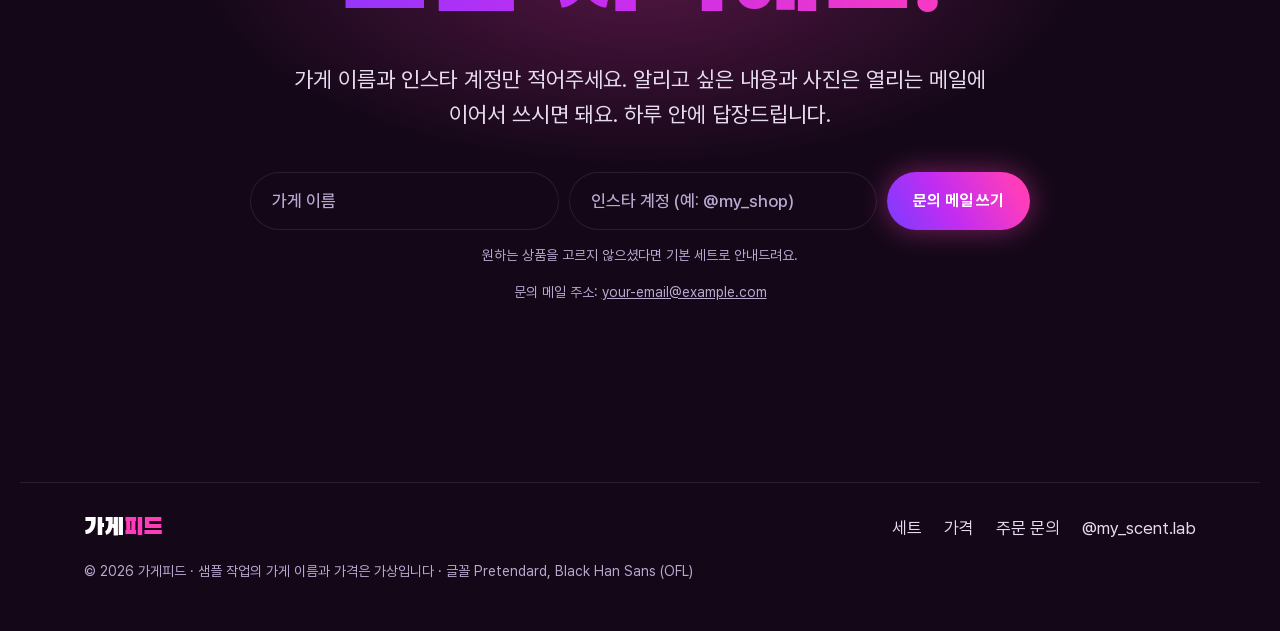
==== commit ad6e011e: "Redesign the portfolio after trek.cards Dark violet stage with glowing card-news cards, a fanned her" ====
--- a/portfolio/index.html
+++ b/portfolio/index.html
@@ -3,162 +3,202 @@
 <head>
 <meta charset="utf-8">
 <meta name="viewport" content="width=device-width, initial-scale=1">
-<title>가게피드 · 동네 가게 인스타 카드뉴스 제작</title>
+<title>가게피드 · 가게마다 이야기가 있다</title>
 <meta name="description" content="카페·네일숍·꽃집·빵집 사장님을 위한 인스타그램 카드뉴스 제작. 가게 정보만 보내주시면 24시간 안에 5장 초안을 드려요. 한 세트 3만원.">
-<link rel="preload" href="fonts/Pretendard-Bold.subset.woff2" as="font" type="font/woff2" crossorigin>
+<meta name="theme-color" content="#140818">
 <link rel="preload" href="fonts/Pretendard-Regular.subset.woff2" as="font" type="font/woff2" crossorigin>
+<link rel="stylesheet" href="fonts/bhs/black-han-sans.css">
 <link rel="stylesheet" href="style.css">
 </head>
 <body>
 
-<header class="band" id="top">
-  <a class="wordmark" href="#top">가게피드</a>
-  <p class="avail">이번 주 주문 받는 중.<br>평일 저녁·주말에 작업해요.</p>
-  <ul class="services" aria-label="하는 일">
-    <li>카드뉴스 5장 세트</li>
-    <li>신메뉴·이벤트·휴무 공지</li>
-    <li>문구까지 대신 작성</li>
-    <li>Canva 편집 링크 제공</li>
-    <li>월 운영 패키지</li>
-  </ul>
-  <ul class="kinds" aria-label="작업하는 업종">
-    <li>카페</li><li>네일숍</li><li>꽃집</li><li>빵집</li><li>공방·향수</li>
-  </ul>
-  <nav class="links" aria-label="페이지 안내">
-    <a href="#work">작업</a>
-    <a href="#price">가격</a>
-    <a class="go" href="#order">주문 문의</a>
+<header class="nav" id="top">
+  <a class="logo" href="#top" aria-label="가게피드 처음으로">가게<span>피드</span></a>
+  <nav class="nav-links" aria-label="페이지 안내">
+    <a href="#ch-try">만들기</a>
+    <a href="#ch-set">세트</a>
+    <a href="#ch-feed">피드</a>
+    <a href="#ch-price">가격</a>
+    <a href="#ch-faq">질문</a>
   </nav>
+  <a class="pill-btn nav-cta" href="#order">주문 문의</a>
 </header>
 
 <main>
 <section class="hero" aria-labelledby="h1">
-  <h1 id="h1">사장님 인스타, 5장이면 됩니다</h1>
-  <p class="sub">가게 정보만 보내주시면 24시간 안에 카드뉴스 5장 초안을 드려요. 한 세트 3만원.</p>
-  <a class="btn cta" href="#order">주문 문의하기</a>
-
-  <div class="sheet" id="sheet">
-    <!-- 런은 script.js 가 SETS 로 채운다 -->
-  </div>
-  <p class="sheet-note" id="sheet-note" aria-live="polite">위 카드는 모두 이 페이지를 위해 만든 샘플이에요. 가게 이름과 가격은 가상입니다.</p>
-</section>
-
-<section class="try" aria-labelledby="try-h">
-  <div class="try-text">
-    <h2 id="try-h">우리 가게로 바꿔보기</h2>
-    <p>가게 이름과 업종을 고르면 표지가 바로 바뀌어요. 실제 작업도 이 틀에서 시작합니다.</p>
+  <div class="hero-copy">
+    <p class="tag">사장님은 가게만 보세요</p>
+    <h1 id="h1"><span>가게마다</span><span class="grad">이야기가 있다.</span></h1>
+    <p class="lead">가게피드는 사장님 가게의 이야기를 <b>인스타 카드뉴스 5장</b>으로 만들어 드려요. 가게 정보만 보내주시면 24시간 안에 초안이 도착합니다. 한 세트 3만원.</p>
+    <a class="pill-btn big" href="#order">주문 문의하기</a>
+    <ul class="points">
+      <li>카드 5장 한 세트</li>
+      <li>문구까지 대신 작성</li>
+      <li>Canva 편집 링크 제공</li>
+    </ul>
+  </div>
+
+  <div class="fan" id="fan" aria-label="샘플 카드뉴스 표지 세 장">
+    <figure class="fan-card left" style="--frame:#7E2F40"><img src="work/nail-0.jpg" width="540" height="675" alt="네일숍 11월 가을 컬러 표지 샘플"></figure>
+    <figure class="fan-card right" style="--frame:#4F6B43"><img src="work/flower-0.jpg" width="540" height="675" alt="꽃집 가을 꽃다발 표지 샘플"></figure>
+    <figure class="fan-card mid" style="--frame:#8A5A3B"><img src="work/cafe-0.jpg" width="540" height="675" alt="카페 가을 한정 메뉴 표지 샘플"></figure>
+    <p class="chip c1">연남동 카페 <em>가을 메뉴</em></p>
+    <p class="chip c2">초안 도착 <em>24시간</em></p>
+    <p class="chip c3">한 세트 <em>5장</em></p>
+  </div>
+
+  <a class="scroll-cue" href="#ch-try"><span>이야기 시작하기</span><i aria-hidden="true"></i></a>
+</section>
+
+<p class="prologue">손님은 가게 앞을 지나가기 전에 피드를 먼저 봅니다. 신메뉴, 이벤트, 쉬는 날. 사장님이 바쁜 사이 그 이야기를 카드로 만들어 둘게요.</p>
+
+<!-- 1. 만들기 -->
+<section class="chapter" id="ch-try" aria-labelledby="try-h">
+  <header class="ch-head">
+    <p class="ch-tag">하나</p>
+    <h2 id="try-h">우리 가게로 <span class="grad">만들어보기</span></h2>
+    <p class="ch-sub">가게 이름 한 줄이면 시작돼요.</p>
+  </header>
+  <div class="try panel">
     <form class="try-form" id="try-form" onsubmit="return false">
-      <label for="try-name">가게 이름</label>
-      <input id="try-name" name="name" maxlength="14" value="오늘의 온도 커피" autocomplete="off">
-      <label for="try-kind">업종</label>
-      <select id="try-kind" name="kind">
-        <option value="0">카페</option>
-        <option value="1">네일숍</option>
-        <option value="2">꽃집</option>
-        <option value="3">빵집</option>
-        <option value="4">향수·공방</option>
-      </select>
+      <div class="step">
+        <h3><i>1</i> 가게 이름을 적어주세요</h3>
+        <label class="sr" for="try-name">가게 이름</label>
+        <input id="try-name" name="name" maxlength="14" value="오늘의 온도 커피" autocomplete="off">
+      </div>
+      <div class="step">
+        <h3><i>2</i> 업종을 고르세요</h3>
+        <div class="kinds" role="radiogroup" aria-label="업종" id="try-kinds">
+          <button type="button" role="radio" aria-checked="true" data-k="0">카페</button>
+          <button type="button" role="radio" aria-checked="false" data-k="1">네일숍</button>
+          <button type="button" role="radio" aria-checked="false" data-k="2">꽃집</button>
+          <button type="button" role="radio" aria-checked="false" data-k="3">빵집</button>
+          <button type="button" role="radio" aria-checked="false" data-k="4">향수·공방</button>
+        </div>
+      </div>
+      <div class="step">
+        <h3><i>3</i> 표지를 확인하세요</h3>
+        <p>실제 작업도 이 틀에서 시작해요. 메뉴와 가격, 사진을 보내주시면 나머지 4장까지 채워 드립니다.</p>
+      </div>
     </form>
-  </div>
-  <figure class="try-card" id="try-card" aria-live="polite">
-    <img id="try-img" src="work/cafe-blank.jpg" width="540" height="675" alt="카페 가을 한정 메뉴 표지 샘플">
-    <figcaption class="try-shop" id="try-shop">오늘의 온도 커피</figcaption>
-  </figure>
-</section>
-
-<section class="work" id="work" aria-labelledby="work-h">
-  <h2 id="work-h">세트로 보기</h2>
-  <div id="strips"></div>
-</section>
-
-<section class="steps" aria-labelledby="steps-h">
-  <div class="steps-top">
-    <h2 id="steps-h">주문부터 게시까지</h2>
-  </div>
-  <ol class="row" id="steps-row">
-    <li><h3>주문하기</h3><p>가게 이름, 인스타 계정, 알리고 싶은 내용을 보내주세요. 사진이 있으면 함께요.</p><img src="work/cafe-0.jpg" width="540" height="675" alt="카페 표지 카드" loading="lazy" style="margin-top:96px"></li>
-    <li><h3>하루 안에 초안</h3><p>업종 분위기에 맞춘 색과 글꼴로 5장을 만들고, 문구도 함께 써서 보내드려요.</p><img src="work/nail-1.jpg" width="540" height="675" alt="네일숍 컬러 소개 카드" loading="lazy" style="margin-top:40px"></li>
-    <li><h3>두 번까지 수정</h3><p>가격이 바뀌었거나 문구가 마음에 안 들면 말씀만 하세요. 두 번까지 무료예요.</p><img src="work/flower-2.jpg" width="540" height="675" alt="꽃집 꽃다발 카드" loading="lazy" style="margin-top:128px"></li>
-    <li><h3>파일 받기</h3><p>인스타에 바로 올릴 이미지 5장과, 다음에 직접 고칠 수 있는 Canva 링크를 드려요.</p><img src="work/bakery-1.jpg" width="540" height="675" alt="빵집 시간표 카드" loading="lazy" style="margin-top:64px"></li>
-    <li><h3>예약 게시</h3><p>월 운영 패키지라면 올리는 날짜와 시간까지 맞춰 예약해 둡니다.</p><img src="work/scent-0.jpg" width="540" height="675" alt="향수 팁 표지 카드" loading="lazy" style="margin-top:112px"></li>
-  </ol>
-</section>
-
-<section class="price" id="price" aria-labelledby="price-h">
-  <table class="plans">
-    <caption class="sr">가격표</caption>
-    <thead>
-      <tr>
-        <th scope="col"><h2 id="price-h">가격</h2></th>
-        <th scope="col"><span class="pn">기본</span><span class="pp">30,000원</span><span class="per">한 세트</span></th>
-        <th scope="col" class="pick"><span class="pn">세 세트</span><span class="pp">80,000원</span><span class="per">한 번에 주문</span></th>
-        <th scope="col"><span class="pn">월 운영</span><span class="pp">250,000원</span><span class="per">한 달</span></th>
-      </tr>
-    </thead>
-    <tbody>
-      <tr><th scope="row">카드뉴스</th><td>5장 1세트</td><td class="pick">5장 3세트</td><td>5장 8세트</td></tr>
-      <tr><th scope="row">문구 작성</th><td>포함</td><td class="pick">포함</td><td>포함</td></tr>
-      <tr><th scope="row">수정</th><td>세트마다 2번</td><td class="pick">세트마다 2번</td><td>세트마다 2번</td></tr>
-      <tr><th scope="row">초안 전달</th><td>24시간 안</td><td class="pick">48시간 안</td><td>매주 2세트</td></tr>
-      <tr><th scope="row">Canva 편집 링크</th><td>포함</td><td class="pick">포함</td><td>포함</td></tr>
-      <tr><th scope="row">인스타 예약 게시</th><td>없음</td><td class="pick">없음</td><td>날짜·시간 맞춰 예약</td></tr>
-      <tr class="act"><th scope="row"><span class="sr">주문</span></th>
-        <td><a class="btn" href="#order" data-plan="기본">기본 주문</a></td>
-        <td class="pick"><a class="btn inv" href="#order" data-plan="세 세트">세 세트 주문</a></td>
-        <td><a class="btn" href="#order" data-plan="월 운영">월 운영 상담</a></td></tr>
-    </tbody>
-  </table>
-  <div class="plans-m">
-    <h2>가격</h2>
-    <div class="pm"><p class="pn">기본 30,000원</p><dl><dt>카드뉴스</dt><dd>5장 1세트</dd><dt>수정</dt><dd>2번</dd><dt>초안 전달</dt><dd>24시간 안</dd><dt>예약 게시</dt><dd>없음</dd></dl><a class="btn" href="#order" data-plan="기본">기본 주문</a></div>
-    <div class="pm pick"><p class="pn">세 세트 80,000원</p><dl><dt>카드뉴스</dt><dd>5장 3세트</dd><dt>수정</dt><dd>세트마다 2번</dd><dt>초안 전달</dt><dd>48시간 안</dd><dt>예약 게시</dt><dd>없음</dd></dl><a class="btn inv" href="#order" data-plan="세 세트">세 세트 주문</a></div>
-    <div class="pm"><p class="pn">월 운영 250,000원</p><dl><dt>카드뉴스</dt><dd>5장 8세트</dd><dt>수정</dt><dd>세트마다 2번</dd><dt>초안 전달</dt><dd>매주 2세트</dd><dt>예약 게시</dt><dd>날짜·시간 맞춰 예약</dd></dl><a class="btn" href="#order" data-plan="월 운영">월 운영 상담</a></div>
-  </div>
-  <p class="launch">첫 주문 다섯 분까지는 기본 세트를 15,000원에 해드려요. 대신 작업이 마음에 드시면 짧은 후기 한 줄 부탁드립니다.</p>
-</section>
-
-<section class="faq" aria-labelledby="faq-h">
-  <h2 id="faq-h">자주 묻는 질문</h2>
-  <div class="answers">
+    <figure class="try-card" id="try-card" aria-live="polite" style="--frame:#8A5A3B">
+      <img id="try-img" src="work/cafe-blank.jpg" width="540" height="675" alt="카페 가을 한정 메뉴 표지 샘플">
+      <figcaption class="try-shop" id="try-shop">오늘의 온도 커피</figcaption>
+    </figure>
+  </div>
+</section>
+
+<!-- 2. 세트 -->
+<section class="chapter center" id="ch-set" aria-labelledby="set-h">
+  <header class="ch-head">
+    <p class="ch-tag">둘</p>
+    <h2 id="set-h">다섯 장이면 <span class="grad">충분합니다</span></h2>
+    <p class="ch-sub">표지 한 장, 소개 세 장, 마무리 한 장.</p>
+  </header>
+  <div class="set panel">
+    <div class="set-tabs" role="tablist" aria-label="업종별 샘플" id="set-tabs"></div>
+    <div class="spread" id="spread"></div>
+    <p class="set-note" id="set-note"></p>
+  </div>
+  <p class="sample-note">이 페이지의 카드는 모두 샘플이에요. 가게 이름과 가격은 가상이고, 향수 세트만 실제 계정(@my_scent.lab)의 콘텐츠입니다.</p>
+</section>
+
+<!-- 3. 피드 -->
+<section class="chapter" id="ch-feed" aria-labelledby="feed-h">
+  <div class="feed">
+    <div class="feed-copy">
+      <header class="ch-head">
+        <p class="ch-tag">셋</p>
+        <h2 id="feed-h">올린 다음에도 <span class="grad">이어집니다</span></h2>
+        <p class="ch-sub">한 번 만든 틀은 계속 쓸 수 있어요.</p>
+      </header>
+      <div class="feats">
+        <div><h3>다음엔 직접 고쳐요</h3><p>Canva 편집 링크를 함께 드려요. 가격이나 날짜만 바뀌면 사장님이 휴대폰으로 바로 고칠 수 있어요.</p></div>
+        <div><h3>수정은 두 번까지 무료</h3><p>문구가 마음에 안 들거나 메뉴가 바뀌면 말씀만 하세요. 오타 같은 제 실수는 횟수에 넣지 않아요.</p></div>
+        <div><h3>월 운영이면 예약 게시까지</h3><p>한 달 8세트를 날짜와 시간에 맞춰 예약해 둡니다. 사장님은 올라간 걸 확인만 하세요.</p></div>
+      </div>
+    </div>
+    <div class="phone" aria-label="카드뉴스로 채운 인스타 프로필 예시">
+      <div class="phone-in">
+        <div class="ig-top">
+          <span class="ig-avatar" aria-hidden="true">온</span>
+          <div class="ig-stats"><b>today_ondo_coffee</b><span>오늘의 온도 커피 · 연남동</span></div>
+        </div>
+        <div class="ig-grid" id="ig-grid"></div>
+      </div>
+    </div>
+  </div>
+</section>
+
+<!-- 4. 가격 -->
+<section class="chapter center" id="ch-price" aria-labelledby="price-h">
+  <header class="ch-head">
+    <p class="ch-tag">넷</p>
+    <h2 id="price-h">가격은 <span class="grad">이렇습니다</span></h2>
+    <p class="ch-sub">세트 단위로 받아요. 추가 비용은 미리 말씀드려요.</p>
+  </header>
+  <div class="plans">
+    <article class="plan">
+      <h3>기본</h3>
+      <p class="price">30,000<small>원 · 한 세트</small></p>
+      <ul><li>카드뉴스 5장 1세트</li><li>문구 작성 포함</li><li>수정 2번</li><li>24시간 안에 초안</li><li>Canva 편집 링크</li></ul>
+      <a class="pill-btn ghost" href="#order" data-plan="기본">기본 주문</a>
+    </article>
+    <article class="plan pick">
+      <p class="plan-tag">가장 많이 고르는</p>
+      <h3>세 세트</h3>
+      <p class="price">80,000<small>원 · 한 번에</small></p>
+      <ul><li>카드뉴스 5장 3세트</li><li>문구 작성 포함</li><li>세트마다 수정 2번</li><li>48시간 안에 초안</li><li>Canva 편집 링크</li></ul>
+      <a class="pill-btn" href="#order" data-plan="세 세트">세 세트 주문</a>
+    </article>
+    <article class="plan">
+      <h3>월 운영</h3>
+      <p class="price">250,000<small>원 · 한 달</small></p>
+      <ul><li>카드뉴스 5장 8세트</li><li>문구 작성 포함</li><li>세트마다 수정 2번</li><li>매주 2세트 전달</li><li>날짜·시간 맞춰 예약 게시</li></ul>
+      <a class="pill-btn ghost" href="#order" data-plan="월 운영">월 운영 상담</a>
+    </article>
+  </div>
+  <p class="launch">첫 주문 다섯 분까지는 기본 세트를 <b>15,000원</b>에 해드려요. 대신 마음에 드시면 짧은 후기 한 줄 부탁드립니다.</p>
+</section>
+
+<!-- 5. 질문 -->
+<section class="chapter" id="ch-faq" aria-labelledby="faq-h">
+  <header class="ch-head">
+    <p class="ch-tag">다섯</p>
+    <h2 id="faq-h">자주 <span class="grad">묻는 질문</span></h2>
+  </header>
+  <div class="answers panel">
     <p><b>사진이 없어도 되나요?</b> 네. 이 페이지의 샘플처럼 그림과 글자로 만들 수 있어요. 메뉴 사진이 있으면 훨씬 좋아지니, 휴대폰으로 찍은 것도 보내주세요.</p>
     <p><b>문구를 직접 써야 하나요?</b> 아니요. 가게 이름과 알리고 싶은 내용만 알려주시면 문구는 제가 씁니다. 원하는 말투가 있으면 말씀해 주세요.</p>
     <p><b>얼마나 걸리나요?</b> 기본 세트는 주문 후 24시간 안에 초안을 드려요. 수정은 보통 당일 반영합니다.</p>
-    <p><b>어떤 파일로 받나요?</b> 인스타 피드 비율(4:5)의 이미지 5장과 Canva 편집 링크를 드려요. 다음에 가격만 바꾸고 싶을 때 직접 고칠 수 있어요.</p>
+    <p><b>어떤 파일로 받나요?</b> 인스타 피드 비율(4:5)의 이미지 5장과 Canva 편집 링크를 드려요.</p>
     <p><b>수정을 두 번 넘게 하고 싶으면요?</b> 세 번째부터는 한 번에 5,000원이에요. 오타나 제 실수는 횟수에 넣지 않습니다.</p>
-    <p><b>인스타에 대신 올려주나요?</b> 월 운영 패키지에서는 날짜와 시간을 정해 예약 게시까지 해드려요. 기본과 세 세트는 파일만 드립니다.</p>
+    <p><b>인스타에 대신 올려주나요?</b> 월 운영 패키지에서는 날짜와 시간을 정해 예약 게시까지 해드려요.</p>
     <p><b>우리 가게 색이나 로고가 있어요.</b> 보내주시면 그 색과 로고에 맞춰 만들어요. 없으면 업종 분위기에 맞는 색을 제안드립니다.</p>
     <p><b>결제는 어떻게 하나요?</b> 크몽을 통해 주문하시면 크몽 결제로 진행돼요. 작업이 끝나고 확인하신 뒤에 정산됩니다.</p>
   </div>
 </section>
 
-<section class="order" id="order" aria-labelledby="order-h">
-  <div class="strip" aria-hidden="true"><div class="strip-track" id="strip-track"></div></div>
-  <div class="order-head">
-    <h2 id="order-h">주문 문의</h2>
-    <p>가게 이름과 인스타 계정만 적어주세요. 알리고 싶은 내용과 사진은 열리는 메일에 이어서 쓰시면 돼요. 하루 안에 답장드립니다.</p>
-  </div>
-  <form class="cells" id="order-form">
+<!-- 마지막: 주문 -->
+<section class="finale" id="order" aria-labelledby="order-h">
+  <h2 id="order-h"><span>가게 이야기,</span><span class="grad">오늘 시작해요.</span></h2>
+  <p class="lead">가게 이름과 인스타 계정만 적어주세요. 알리고 싶은 내용과 사진은 열리는 메일에 이어서 쓰시면 돼요. 하루 안에 답장드립니다.</p>
+  <form class="order-form" id="order-form">
     <label class="sr" for="o-shop">가게 이름</label>
     <input id="o-shop" name="shop" placeholder="가게 이름" required autocomplete="organization">
     <label class="sr" for="o-insta">인스타 계정</label>
     <input id="o-insta" name="insta" placeholder="인스타 계정 (예: @my_shop)" autocomplete="off">
-    <button type="submit">문의 메일 쓰기</button>
+    <button class="pill-btn" type="submit">문의 메일 쓰기</button>
   </form>
-  <div class="cells-note">
-    <p id="o-plan-note">원하는 상품을 고르지 않으셨다면 기본 세트로 안내드려요.</p>
-    <p>버튼을 누르면 내용이 채워진 메일 창이 열려요.</p>
-  </div>
+  <p class="form-note" id="o-plan-note">원하는 상품을 고르지 않으셨다면 기본 세트로 안내드려요.</p>
+  <p class="form-note">문의 메일 주소: <a id="mail-link" href="#order">your-email@example.com</a></p>
 </section>
 </main>
 
-<footer class="tiles">
-  <div class="t t-state"><p>작은 가게의 소식을, 손님이 저장하고 싶은 카드로 만듭니다.</p><small>© 2026 가게피드 · 샘플 작업의 가게 이름과 가격은 가상입니다 · 글꼴 Pretendard (OFL)</small></div>
-  <ul class="t t-nav"><li><a href="#work">작업</a></li><li><a href="#price">가격</a></li><li><a href="#order">주문 문의</a></li><li><a href="https://www.instagram.com/my_scent.lab/">@my_scent.lab</a></li></ul>
-  <div class="t t-time"><p>서울</p><p id="clock">오전 9:00</p></div>
-  <div class="t t-mail"><a id="mail-link" href="#order">메일로 문의하기</a></div>
-  <div class="t t-word" aria-hidden="true">가게피드</div>
-  <a class="t t-go" href="#order"><span>주문하러 가기</span>
-    <svg viewBox="0 0 64 64" width="64" height="64" aria-hidden="true"><path d="M14 50 L50 14 M22 14 H50 V42" fill="none" stroke="currentColor" stroke-width="4"/></svg></a>
+<footer class="foot">
+  <a class="logo" href="#top">가게<span>피드</span></a>
+  <nav aria-label="아래 안내"><a href="#ch-set">세트</a><a href="#ch-price">가격</a><a href="#order">주문 문의</a><a href="https://www.instagram.com/my_scent.lab/">@my_scent.lab</a></nav>
+  <small>© 2026 가게피드 · 샘플 작업의 가게 이름과 가격은 가상입니다 · 글꼴 Pretendard, Black Han Sans (OFL)</small>
 </footer>
 
 <script src="script.js"></script>
--- a/portfolio/fonts/bhs/black-han-sans.css
+++ b/portfolio/fonts/bhs/black-han-sans.css
@@ -0,0 +1,879 @@
+/* black-han-sans-[2]-400-normal */
+@font-face {
+  font-family: 'Black Han Sans';
+  font-style: normal;
+  font-display: swap;
+  font-weight: 400;
+  src: url(black-han-sans-2-400-normal.woff2) format('woff2');
+  unicode-range: U+d723-d728,U+d72a-d733,U+d735-d748,U+d74a-d74f,U+d752-d753,U+d755-d757,U+d75a-d75f,U+d762-d764,U+d766-d768,U+d76a-d76b,U+d76d-d76f,U+d771-d787,U+d789-d78b,U+d78d-d78f,U+d791-d797,U+d79a,U+d79c,U+d79e-d7a3,U+f900-f909,U+f90b-f92e;
+}
+
+/* black-han-sans-[3]-400-normal */
+@font-face {
+  font-family: 'Black Han Sans';
+  font-style: normal;
+  font-display: swap;
+  font-weight: 400;
+  src: url(black-han-sans-3-400-normal.woff2) format('woff2');
+  unicode-range: U+d679-d68b,U+d68e-d69e,U+d6a0,U+d6a2-d6a7,U+d6a9-d6c3,U+d6c6-d6c7,U+d6c9-d6cb,U+d6cd-d6d3,U+d6d5-d6d6,U+d6d8-d6e3,U+d6e5-d6e7,U+d6e9-d6fb,U+d6fd-d717,U+d719-d71f,U+d721-d722;
+}
+
+/* black-han-sans-[4]-400-normal */
+@font-face {
+  font-family: 'Black Han Sans';
+  font-style: normal;
+  font-display: swap;
+  font-weight: 400;
+  src: url(black-han-sans-4-400-normal.woff2) format('woff2');
+  unicode-range: U+d5bc-d5c7,U+d5ca-d5cb,U+d5cd-d5cf,U+d5d1-d5d7,U+d5d9-d5da,U+d5dc,U+d5de-d5e3,U+d5e6-d5e7,U+d5e9-d5eb,U+d5ed-d5f6,U+d5f8,U+d5fa-d5ff,U+d602-d603,U+d605-d607,U+d609-d60f,U+d612-d613,U+d616-d61b,U+d61d-d637,U+d63a-d63b,U+d63d-d63f,U+d641-d647,U+d64a-d64c,U+d64e-d653,U+d656-d657,U+d659-d65b,U+d65d-d666,U+d668,U+d66a-d678;
+}
+
+/* black-han-sans-[5]-400-normal */
+@font-face {
+  font-family: 'Black Han Sans';
+  font-style: normal;
+  font-display: swap;
+  font-weight: 400;
+  src: url(black-han-sans-5-400-normal.woff2) format('woff2');
+  unicode-range: U+d507,U+d509-d50b,U+d50d-d513,U+d515-d53b,U+d53e-d53f,U+d541-d543,U+d545-d54c,U+d54e,U+d550,U+d552-d557,U+d55a-d55b,U+d55d-d55f,U+d561-d564,U+d566-d567,U+d56a,U+d56c,U+d56e-d573,U+d576-d577,U+d579-d583,U+d585-d586,U+d58a-d5a4,U+d5a6-d5bb;
+}
+
+/* black-han-sans-[6]-400-normal */
+@font-face {
+  font-family: 'Black Han Sans';
+  font-style: normal;
+  font-display: swap;
+  font-weight: 400;
+  src: url(black-han-sans-6-400-normal.woff2) format('woff2');
+  unicode-range: U+d464-d477,U+d47a-d47b,U+d47d-d47f,U+d481-d487,U+d489-d48a,U+d48c,U+d48e-d4e7,U+d4e9-d503,U+d505-d506;
+}
+
+/* black-han-sans-[7]-400-normal */
+@font-face {
+  font-family: 'Black Han Sans';
+  font-style: normal;
+  font-display: swap;
+  font-weight: 400;
+  src: url(black-han-sans-7-400-normal.woff2) format('woff2');
+  unicode-range: U+d3bf-d3c7,U+d3ca-d3cf,U+d3d1-d3eb,U+d3ee-d3ef,U+d3f1-d3f3,U+d3f5-d3fb,U+d3fd-d400,U+d402-d45b,U+d45d-d463;
+}
+
+/* black-han-sans-[8]-400-normal */
+@font-face {
+  font-family: 'Black Han Sans';
+  font-style: normal;
+  font-display: swap;
+  font-weight: 400;
+  src: url(black-han-sans-8-400-normal.woff2) format('woff2');
+  unicode-range: U+d2ff,U+d302-d304,U+d306-d30b,U+d30f,U+d311-d313,U+d315-d31b,U+d31e,U+d322-d324,U+d326-d327,U+d32a-d32b,U+d32d-d32f,U+d331-d337,U+d339-d33c,U+d33e-d37b,U+d37e-d37f,U+d381-d383,U+d385-d38b,U+d38e-d390,U+d392-d397,U+d39a-d39b,U+d39d-d39f,U+d3a1-d3a7,U+d3a9-d3aa,U+d3ac,U+d3ae-d3b3,U+d3b5-d3b7,U+d3b9-d3bb,U+d3bd-d3be;
+}
+
+/* black-han-sans-[9]-400-normal */
+@font-face {
+  font-family: 'Black Han Sans';
+  font-style: normal;
+  font-display: swap;
+  font-weight: 400;
+  src: url(black-han-sans-9-400-normal.woff2) format('woff2');
+  unicode-range: U+d257-d27f,U+d281-d29b,U+d29d-d29f,U+d2a1-d2ab,U+d2ad-d2b7,U+d2ba-d2bb,U+d2bd-d2bf,U+d2c1-d2c7,U+d2c9-d2ef,U+d2f2-d2f3,U+d2f5-d2f7,U+d2f9-d2fe;
+}
+
+/* black-han-sans-[10]-400-normal */
+@font-face {
+  font-family: 'Black Han Sans';
+  font-style: normal;
+  font-display: swap;
+  font-weight: 400;
+  src: url(black-han-sans-10-400-normal.woff2) format('woff2');
+  unicode-range: U+d1b4,U+d1b6-d1f3,U+d1f5-d22b,U+d22e-d22f,U+d231-d233,U+d235-d23b,U+d23d-d240,U+d242-d256;
+}
+
+/* black-han-sans-[11]-400-normal */
+@font-face {
+  font-family: 'Black Han Sans';
+  font-style: normal;
+  font-display: swap;
+  font-weight: 400;
+  src: url(black-han-sans-11-400-normal.woff2) format('woff2');
+  unicode-range: U+d105-d12f,U+d132-d133,U+d135-d137,U+d139-d13f,U+d141-d142,U+d144,U+d146-d14b,U+d14e-d14f,U+d151-d153,U+d155-d15b,U+d15e-d187,U+d189-d19f,U+d1a2-d1a3,U+d1a5-d1a7,U+d1a9-d1af,U+d1b2-d1b3;
+}
+
+/* black-han-sans-[12]-400-normal */
+@font-face {
+  font-family: 'Black Han Sans';
+  font-style: normal;
+  font-display: swap;
+  font-weight: 400;
+  src: url(black-han-sans-12-400-normal.woff2) format('woff2');
+  unicode-range: U+d04b-d04f,U+d051-d057,U+d059-d06b,U+d06d-d06f,U+d071-d073,U+d075-d07b,U+d07e-d0a3,U+d0a6-d0a7,U+d0a9-d0ab,U+d0ad-d0b3,U+d0b6,U+d0b8,U+d0ba-d0bf,U+d0c2-d0c3,U+d0c5-d0c7,U+d0c9-d0cf,U+d0d2,U+d0d6-d0db,U+d0de-d0df,U+d0e1-d0e3,U+d0e5-d0eb,U+d0ee-d0f0,U+d0f2-d104;
+}
+
+/* black-han-sans-[13]-400-normal */
+@font-face {
+  font-family: 'Black Han Sans';
+  font-style: normal;
+  font-display: swap;
+  font-weight: 400;
+  src: url(black-han-sans-13-400-normal.woff2) format('woff2');
+  unicode-range: U+cfa2-cfc3,U+cfc5-cfdf,U+cfe2-cfe3,U+cfe5-cfe7,U+cfe9-cff4,U+cff6-cffb,U+cffd-cfff,U+d001-d003,U+d005-d017,U+d019-d033,U+d036-d037,U+d039-d03b,U+d03d-d04a;
+}
+
+/* black-han-sans-[14]-400-normal */
+@font-face {
+  font-family: 'Black Han Sans';
+  font-style: normal;
+  font-display: swap;
+  font-weight: 400;
+  src: url(black-han-sans-14-400-normal.woff2) format('woff2');
+  unicode-range: U+cef0-cef3,U+cef6,U+cef9-ceff,U+cf01-cf03,U+cf05-cf07,U+cf09-cf0f,U+cf11-cf12,U+cf14-cf1b,U+cf1d-cf1f,U+cf21-cf2f,U+cf31-cf53,U+cf56-cf57,U+cf59-cf5b,U+cf5d-cf63,U+cf66,U+cf68,U+cf6a-cf6f,U+cf71-cf84,U+cf86-cf8b,U+cf8d-cfa1;
+}
+
+/* black-han-sans-[15]-400-normal */
+@font-face {
+  font-family: 'Black Han Sans';
+  font-style: normal;
+  font-display: swap;
+  font-weight: 400;
+  src: url(black-han-sans-15-400-normal.woff2) format('woff2');
+  unicode-range: U+ce3c-ce57,U+ce5a-ce5b,U+ce5d-ce5f,U+ce61-ce67,U+ce6a,U+ce6c,U+ce6e-ce73,U+ce76-ce77,U+ce79-ce7b,U+ce7d-ce83,U+ce85-ce88,U+ce8a-ce8f,U+ce91-ce93,U+ce95-ce97,U+ce99-ce9f,U+cea2,U+cea4-ceab,U+cead-cee3,U+cee6-cee7,U+cee9-ceeb,U+ceed-ceef;
+}
+
+/* black-han-sans-[16]-400-normal */
+@font-face {
+  font-family: 'Black Han Sans';
+  font-style: normal;
+  font-display: swap;
+  font-weight: 400;
+  src: url(black-han-sans-16-400-normal.woff2) format('woff2');
+  unicode-range: U+cd92-cd93,U+cd96-cd97,U+cd99-cd9b,U+cd9d-cda3,U+cda6-cda8,U+cdaa-cdaf,U+cdb1-cdc3,U+cdc5-cdcb,U+cdcd-cde7,U+cde9-ce03,U+ce05-ce1f,U+ce22-ce34,U+ce36-ce3b;
+}
+
+/* black-han-sans-[17]-400-normal */
+@font-face {
+  font-family: 'Black Han Sans';
+  font-style: normal;
+  font-display: swap;
+  font-weight: 400;
+  src: url(black-han-sans-17-400-normal.woff2) format('woff2');
+  unicode-range: U+ccef-cd07,U+cd0a-cd0b,U+cd0d-cd1a,U+cd1c,U+cd1e-cd2b,U+cd2d-cd5b,U+cd5d-cd77,U+cd79-cd91;
+}
+
+/* black-han-sans-[18]-400-normal */
+@font-face {
+  font-family: 'Black Han Sans';
+  font-style: normal;
+  font-display: swap;
+  font-weight: 400;
+  src: url(black-han-sans-18-400-normal.woff2) format('woff2');
+  unicode-range: U+cc3f-cc43,U+cc46-cc47,U+cc49-cc4b,U+cc4d-cc53,U+cc55-cc58,U+cc5a-cc5f,U+cc61-cc97,U+cc9a-cc9b,U+cc9d-cc9f,U+cca1-cca7,U+ccaa,U+ccac,U+ccae-ccb3,U+ccb6-ccb7,U+ccb9-ccbb,U+ccbd-cccf,U+ccd1-cce3,U+cce5-ccee;
+}
+
+/* black-han-sans-[19]-400-normal */
+@font-face {
+  font-family: 'Black Han Sans';
+  font-style: normal;
+  font-display: swap;
+  font-weight: 400;
+  src: url(black-han-sans-19-400-normal.woff2) format('woff2');
+  unicode-range: U+cb91-cbd3,U+cbd5-cbe3,U+cbe5-cc0b,U+cc0e-cc0f,U+cc11-cc13,U+cc15-cc1b,U+cc1d-cc20,U+cc23-cc27,U+cc2a-cc2b,U+cc2d,U+cc2f,U+cc31-cc37,U+cc3a,U+cc3c;
+}
+
+/* black-han-sans-[20]-400-normal */
+@font-face {
+  font-family: 'Black Han Sans';
+  font-style: normal;
+  font-display: swap;
+  font-weight: 400;
+  src: url(black-han-sans-20-400-normal.woff2) format('woff2');
+  unicode-range: U+caf4-cb47,U+cb4a-cb90;
+}
+
+/* black-han-sans-[21]-400-normal */
+@font-face {
+  font-family: 'Black Han Sans';
+  font-style: normal;
+  font-display: swap;
+  font-weight: 400;
+  src: url(black-han-sans-21-400-normal.woff2) format('woff2');
+  unicode-range: U+ca4a-ca4b,U+ca4e-ca4f,U+ca51-ca53,U+ca55-ca5b,U+ca5d-ca60,U+ca62-ca83,U+ca85-cabb,U+cabe-cabf,U+cac1-cac3,U+cac5-cacb,U+cacd-cad0,U+cad2,U+cad4-cad8,U+cada-caf3;
+}
+
+/* black-han-sans-[22]-400-normal */
+@font-face {
+  font-family: 'Black Han Sans';
+  font-style: normal;
+  font-display: swap;
+  font-weight: 400;
+  src: url(black-han-sans-22-400-normal.woff2) format('woff2');
+  unicode-range: U+c996-c997,U+c99a-c99c,U+c99e-c9bf,U+c9c2-c9c3,U+c9c5-c9c7,U+c9c9-c9cf,U+c9d2,U+c9d4,U+c9d7-c9d8,U+c9db,U+c9de-c9df,U+c9e1-c9e3,U+c9e5-c9e6,U+c9e8-c9eb,U+c9ee-c9f0,U+c9f2-c9f7,U+c9f9-ca0b,U+ca0d-ca28,U+ca2a-ca49;
+}
+
+/* black-han-sans-[23]-400-normal */
+@font-face {
+  font-family: 'Black Han Sans';
+  font-style: normal;
+  font-display: swap;
+  font-weight: 400;
+  src: url(black-han-sans-23-400-normal.woff2) format('woff2');
+  unicode-range: U+c8e9-c8f4,U+c8f6-c8fb,U+c8fe-c8ff,U+c901-c903,U+c905-c90b,U+c90e-c910,U+c912-c917,U+c919-c92b,U+c92d-c94f,U+c951-c953,U+c955-c96b,U+c96d-c973,U+c975-c987,U+c98a-c98b,U+c98d-c98f,U+c991-c995;
+}
+
+/* black-han-sans-[24]-400-normal */
+@font-face {
+  font-family: 'Black Han Sans';
+  font-style: normal;
+  font-display: swap;
+  font-weight: 400;
+  src: url(black-han-sans-24-400-normal.woff2) format('woff2');
+  unicode-range: U+c841-c84b,U+c84d-c86f,U+c872-c873,U+c875-c877,U+c879-c87f,U+c882-c884,U+c887-c88a,U+c88d-c8c3,U+c8c5-c8df,U+c8e1-c8e8;
+}
+
+/* black-han-sans-[25]-400-normal */
+@font-face {
+  font-family: 'Black Han Sans';
+  font-style: normal;
+  font-display: swap;
+  font-weight: 400;
+  src: url(black-han-sans-25-400-normal.woff2) format('woff2');
+  unicode-range: U+c779-c77b,U+c77e-c782,U+c786,U+c78b,U+c78d,U+c78f,U+c792-c793,U+c795,U+c797,U+c799-c79f,U+c7a2,U+c7a7-c7ab,U+c7ae-c7bb,U+c7bd-c7c0,U+c7c2-c7c7,U+c7c9-c7dc,U+c7de-c7ff,U+c802-c803,U+c805-c807,U+c809,U+c80b-c80f,U+c812,U+c814,U+c817-c81b,U+c81e-c81f,U+c821-c823,U+c825-c82e,U+c830-c837,U+c839-c83b,U+c83d-c840;
+}
+
+/* black-han-sans-[26]-400-normal */
+@font-face {
+  font-family: 'Black Han Sans';
+  font-style: normal;
+  font-display: swap;
+  font-weight: 400;
+  src: url(black-han-sans-26-400-normal.woff2) format('woff2');
+  unicode-range: U+c6bb-c6bf,U+c6c2,U+c6c4,U+c6c6-c6cb,U+c6ce-c6cf,U+c6d1-c6d3,U+c6d5-c6db,U+c6dd-c6df,U+c6e1-c6e7,U+c6e9-c6eb,U+c6ed-c6ef,U+c6f1-c6f8,U+c6fa-c703,U+c705-c707,U+c709-c70b,U+c70d-c716,U+c718,U+c71a-c71f,U+c722-c723,U+c725-c727,U+c729-c734,U+c736-c73b,U+c73e-c73f,U+c741-c743,U+c745-c74b,U+c74e-c750,U+c752-c757,U+c759-c773,U+c776-c777;
+}
+
+/* black-han-sans-[27]-400-normal */
+@font-face {
+  font-family: 'Black Han Sans';
+  font-style: normal;
+  font-display: swap;
+  font-weight: 400;
+  src: url(black-han-sans-27-400-normal.woff2) format('woff2');
+  unicode-range: U+c5f5-c5fb,U+c5fe,U+c602-c605,U+c607,U+c609-c60f,U+c611-c61a,U+c61c-c623,U+c626-c627,U+c629-c62b,U+c62d,U+c62f-c632,U+c636,U+c638,U+c63a-c63f,U+c642-c643,U+c645-c647,U+c649-c652,U+c656-c65b,U+c65d-c65f,U+c661-c663,U+c665-c677,U+c679-c67b,U+c67d-c693,U+c696-c697,U+c699-c69b,U+c69d-c6a3,U+c6a6,U+c6a8,U+c6aa-c6af,U+c6b2-c6b3,U+c6b5-c6b7,U+c6b9-c6ba;
+}
+
+/* black-han-sans-[28]-400-normal */
+@font-face {
+  font-family: 'Black Han Sans';
+  font-style: normal;
+  font-display: swap;
+  font-weight: 400;
+  src: url(black-han-sans-28-400-normal.woff2) format('woff2');
+  unicode-range: U+c517-c527,U+c52a-c52b,U+c52d-c52f,U+c531-c538,U+c53a,U+c53c,U+c53e-c543,U+c546-c547,U+c54b,U+c54d-c552,U+c556,U+c55a-c55b,U+c55d,U+c55f,U+c562-c563,U+c565-c567,U+c569-c56f,U+c572,U+c574,U+c576-c57b,U+c57e-c57f,U+c581-c583,U+c585-c586,U+c588-c58b,U+c58e,U+c590,U+c592-c596,U+c599-c5b3,U+c5b6-c5b7,U+c5ba,U+c5be-c5c3,U+c5ca-c5cb,U+c5cd,U+c5cf,U+c5d2-c5d3,U+c5d5-c5d7,U+c5d9-c5df,U+c5e1-c5e2,U+c5e4,U+c5e6-c5eb,U+c5ef,U+c5f1-c5f3;
+}
+
+/* black-han-sans-[29]-400-normal */
+@font-face {
+  font-family: 'Black Han Sans';
+  font-style: normal;
+  font-display: swap;
+  font-weight: 400;
+  src: url(black-han-sans-29-400-normal.woff2) format('woff2');
+  unicode-range: U+c475-c4ef,U+c4f2-c4f3,U+c4f5-c4f7,U+c4f9-c4ff,U+c502-c50b,U+c50d-c516;
+}
+
+/* black-han-sans-[30]-400-normal */
+@font-face {
+  font-family: 'Black Han Sans';
+  font-style: normal;
+  font-display: swap;
+  font-weight: 400;
+  src: url(black-han-sans-30-400-normal.woff2) format('woff2');
+  unicode-range: U+c3d0-c3d7,U+c3da-c3db,U+c3dd-c3de,U+c3e1-c3ec,U+c3ee-c3f3,U+c3f5-c42b,U+c42d-c463,U+c466-c474;
+}
+
+/* black-han-sans-[31]-400-normal */
+@font-face {
+  font-family: 'Black Han Sans';
+  font-style: normal;
+  font-display: swap;
+  font-weight: 400;
+  src: url(black-han-sans-31-400-normal.woff2) format('woff2');
+  unicode-range: U+c32b-c367,U+c36a-c36b,U+c36d-c36f,U+c371-c377,U+c37a-c37b,U+c37e-c383,U+c385-c387,U+c389-c3cf;
+}
+
+/* black-han-sans-[32]-400-normal */
+@font-face {
+  font-family: 'Black Han Sans';
+  font-style: normal;
+  font-display: swap;
+  font-weight: 400;
+  src: url(black-han-sans-32-400-normal.woff2) format('woff2');
+  unicode-range: U+c26a-c26b,U+c26d-c26f,U+c271-c273,U+c275-c27b,U+c27e-c287,U+c289-c28f,U+c291-c297,U+c299-c29a,U+c29c-c2a3,U+c2a5-c2a7,U+c2a9-c2ab,U+c2ad-c2b3,U+c2b6,U+c2b8,U+c2ba-c2bb,U+c2bd-c2db,U+c2de-c2df,U+c2e1-c2e2,U+c2e5-c2ea,U+c2ee,U+c2f0,U+c2f2-c2f5,U+c2f7,U+c2fa-c2fb,U+c2fd-c2ff,U+c301-c307,U+c309-c30c,U+c30e-c312,U+c315-c323,U+c325-c328,U+c32a;
+}
+
+/* black-han-sans-[33]-400-normal */
+@font-face {
+  font-family: 'Black Han Sans';
+  font-style: normal;
+  font-display: swap;
+  font-weight: 400;
+  src: url(black-han-sans-33-400-normal.woff2) format('woff2');
+  unicode-range: U+c1bc-c1c3,U+c1c5-c1df,U+c1e1-c1fb,U+c1fd-c203,U+c205-c20c,U+c20e,U+c210-c217,U+c21a-c21b,U+c21d-c21e,U+c221-c227,U+c229-c22a,U+c22c,U+c22e,U+c230,U+c233-c24f,U+c251-c257,U+c259-c269;
+}
+
+/* black-han-sans-[34]-400-normal */
+@font-face {
+  font-family: 'Black Han Sans';
+  font-style: normal;
+  font-display: swap;
+  font-weight: 400;
+  src: url(black-han-sans-34-400-normal.woff2) format('woff2');
+  unicode-range: U+c101-c11b,U+c11f,U+c121-c123,U+c125-c12b,U+c12e,U+c132-c137,U+c13a-c13b,U+c13d-c13f,U+c141-c147,U+c14a,U+c14c-c153,U+c155-c157,U+c159-c15b,U+c15d-c166,U+c169-c16f,U+c171-c177,U+c179-c18b,U+c18e-c18f,U+c191-c193,U+c195-c19b,U+c19d-c19e,U+c1a0,U+c1a2-c1a4,U+c1a6-c1bb;
+}
+
+/* black-han-sans-[35]-400-normal */
+@font-face {
+  font-family: 'Black Han Sans';
+  font-style: normal;
+  font-display: swap;
+  font-weight: 400;
+  src: url(black-han-sans-35-400-normal.woff2) format('woff2');
+  unicode-range: U+c049-c057,U+c059-c05b,U+c05d-c05f,U+c061-c067,U+c069-c08f,U+c091-c0ab,U+c0ae-c0af,U+c0b1-c0b3,U+c0b5,U+c0b7-c0bb,U+c0be,U+c0c2-c0c7,U+c0ca-c0cb,U+c0cd-c0cf,U+c0d1-c0d7,U+c0d9-c0da,U+c0dc,U+c0de-c0e3,U+c0e5-c0eb,U+c0ed-c0f3,U+c0f6,U+c0f8,U+c0fa-c0ff;
+}
+
+/* black-han-sans-[36]-400-normal */
+@font-face {
+  font-family: 'Black Han Sans';
+  font-style: normal;
+  font-display: swap;
+  font-weight: 400;
+  src: url(black-han-sans-36-400-normal.woff2) format('woff2');
+  unicode-range: U+bfa7-bfaf,U+bfb1-bfc4,U+bfc6-bfcb,U+bfce-bfcf,U+bfd1-bfd3,U+bfd5-bfdb,U+bfdd-c048;
+}
+
+/* black-han-sans-[37]-400-normal */
+@font-face {
+  font-family: 'Black Han Sans';
+  font-style: normal;
+  font-display: swap;
+  font-weight: 400;
+  src: url(black-han-sans-37-400-normal.woff2) format('woff2');
+  unicode-range: U+bf07,U+bf09-bf3f,U+bf41-bf4f,U+bf52-bf54,U+bf56-bfa6;
+}
+
+/* black-han-sans-[38]-400-normal */
+@font-face {
+  font-family: 'Black Han Sans';
+  font-style: normal;
+  font-display: swap;
+  font-weight: 400;
+  src: url(black-han-sans-38-400-normal.woff2) format('woff2');
+  unicode-range: U+be56,U+be58,U+be5c-be5f,U+be62-be63,U+be65-be67,U+be69-be74,U+be76-be7b,U+be7e-be7f,U+be81-be8e,U+be90,U+be92-bea7,U+bea9-becf,U+bed2-bed3,U+bed5-bed6,U+bed9-bee3,U+bee6-bf06;
+}
+
+/* black-han-sans-[39]-400-normal */
+@font-face {
+  font-family: 'Black Han Sans';
+  font-style: normal;
+  font-display: swap;
+  font-weight: 400;
+  src: url(black-han-sans-39-400-normal.woff2) format('woff2');
+  unicode-range: U+bdb0-bdd3,U+bdd5-bdef,U+bdf1-be0b,U+be0d-be0f,U+be11-be13,U+be15-be43,U+be46-be47,U+be49-be4b,U+be4d-be53;
+}
+
+/* black-han-sans-[40]-400-normal */
+@font-face {
+  font-family: 'Black Han Sans';
+  font-style: normal;
+  font-display: swap;
+  font-weight: 400;
+  src: url(black-han-sans-40-400-normal.woff2) format('woff2');
+  unicode-range: U+bd03,U+bd06,U+bd08,U+bd0a-bd0f,U+bd11-bd22,U+bd25-bd47,U+bd49-bd58,U+bd5a-bd7f,U+bd82-bd83,U+bd85-bd87,U+bd8a-bd8f,U+bd91-bd92,U+bd94,U+bd96-bd98,U+bd9a-bdaf;
+}
+
+/* black-han-sans-[41]-400-normal */
+@font-face {
+  font-family: 'Black Han Sans';
+  font-style: normal;
+  font-display: swap;
+  font-weight: 400;
+  src: url(black-han-sans-41-400-normal.woff2) format('woff2');
+  unicode-range: U+bc4e-bc83,U+bc86-bc87,U+bc89-bc8b,U+bc8d-bc93,U+bc96,U+bc98,U+bc9b-bc9f,U+bca2-bca3,U+bca5-bca7,U+bca9-bcb2,U+bcb4-bcbb,U+bcbe-bcbf,U+bcc1-bcc3,U+bcc5-bccc,U+bcce-bcd0,U+bcd2-bcd4,U+bcd6-bcf3,U+bcf7,U+bcf9-bcfb,U+bcfd-bd02;
+}
+
+/* black-han-sans-[42]-400-normal */
+@font-face {
+  font-family: 'Black Han Sans';
+  font-style: normal;
+  font-display: swap;
+  font-weight: 400;
+  src: url(black-han-sans-42-400-normal.woff2) format('woff2');
+  unicode-range: U+bb90-bba3,U+bba5-bbab,U+bbad-bbbf,U+bbc1-bbf7,U+bbfa-bbfb,U+bbfd-bbfe,U+bc01-bc07,U+bc09-bc0a,U+bc0e,U+bc10,U+bc12-bc13,U+bc17,U+bc19-bc1a,U+bc1e,U+bc20-bc23,U+bc26,U+bc28,U+bc2a-bc2c,U+bc2e-bc2f,U+bc32-bc33,U+bc35-bc37,U+bc39-bc3f,U+bc41-bc42,U+bc44,U+bc46-bc48,U+bc4a-bc4d;
+}
+
+/* black-han-sans-[43]-400-normal */
+@font-face {
+  font-family: 'Black Han Sans';
+  font-style: normal;
+  font-display: swap;
+  font-weight: 400;
+  src: url(black-han-sans-43-400-normal.woff2) format('woff2');
+  unicode-range: U+bae6-bafb,U+bafd-bb17,U+bb19-bb33,U+bb37,U+bb39-bb3a,U+bb3d-bb43,U+bb45-bb46,U+bb48,U+bb4a-bb4f,U+bb51-bb53,U+bb55-bb57,U+bb59-bb62,U+bb64-bb8f;
+}
+
+/* black-han-sans-[44]-400-normal */
+@font-face {
+  font-family: 'Black Han Sans';
+  font-style: normal;
+  font-display: swap;
+  font-weight: 400;
+  src: url(black-han-sans-44-400-normal.woff2) format('woff2');
+  unicode-range: U+ba30-ba37,U+ba3a-ba3b,U+ba3d-ba3f,U+ba41-ba47,U+ba49-ba4a,U+ba4c,U+ba4e-ba53,U+ba56-ba57,U+ba59-ba5b,U+ba5d-ba63,U+ba65-ba66,U+ba68-ba6f,U+ba71-ba73,U+ba75-ba77,U+ba79-ba84,U+ba86,U+ba88-baa7,U+baaa,U+baad-baaf,U+bab1-bab7,U+baba,U+babc,U+babe-bae5;
+}
+
+/* black-han-sans-[45]-400-normal */
+@font-face {
+  font-family: 'Black Han Sans';
+  font-style: normal;
+  font-display: swap;
+  font-weight: 400;
+  src: url(black-han-sans-45-400-normal.woff2) format('woff2');
+  unicode-range: U+b96e-b973,U+b976-b977,U+b979-b97b,U+b97d-b983,U+b986,U+b988,U+b98a-b98d,U+b98f-b9ab,U+b9ae-b9af,U+b9b1-b9b3,U+b9b5-b9bb,U+b9be,U+b9c0,U+b9c2-b9c7,U+b9ca-b9cb,U+b9cd,U+b9d2-b9d7,U+b9da,U+b9dc,U+b9df-b9e0,U+b9e2,U+b9e6-b9e7,U+b9e9-b9f3,U+b9f6,U+b9f8,U+b9fb-ba2f;
+}
+
+/* black-han-sans-[46]-400-normal */
+@font-face {
+  font-family: 'Black Han Sans';
+  font-style: normal;
+  font-display: swap;
+  font-weight: 400;
+  src: url(black-han-sans-46-400-normal.woff2) format('woff2');
+  unicode-range: U+b8bf-b8cb,U+b8cd-b8e0,U+b8e2-b8e7,U+b8ea-b8eb,U+b8ed-b8ef,U+b8f1-b8f7,U+b8fa,U+b8fc,U+b8fe-b903,U+b905-b917,U+b919-b91f,U+b921-b93b,U+b93d-b957,U+b95a-b95b,U+b95d-b95f,U+b961-b967,U+b969-b96c;
+}
+
+/* black-han-sans-[47]-400-normal */
+@font-face {
+  font-family: 'Black Han Sans';
+  font-style: normal;
+  font-display: swap;
+  font-weight: 400;
+  src: url(black-han-sans-47-400-normal.woff2) format('woff2');
+  unicode-range: U+b80d-b80f,U+b811-b817,U+b81a,U+b81c-b823,U+b826-b827,U+b829-b82b,U+b82d-b833,U+b836,U+b83a-b83f,U+b841-b85b,U+b85e-b85f,U+b861-b863,U+b865-b86b,U+b86e,U+b870,U+b872-b8af,U+b8b1-b8be;
+}
+
+/* black-han-sans-[48]-400-normal */
+@font-face {
+  font-family: 'Black Han Sans';
+  font-style: normal;
+  font-display: swap;
+  font-weight: 400;
+  src: url(black-han-sans-48-400-normal.woff2) format('woff2');
+  unicode-range: U+b74d-b75f,U+b761-b763,U+b765-b774,U+b776-b77b,U+b77e-b77f,U+b781-b783,U+b785-b78b,U+b78e,U+b792-b796,U+b79a-b79b,U+b79d-b7a7,U+b7aa,U+b7ae-b7b3,U+b7b6-b7c8,U+b7ca-b7eb,U+b7ee-b7ef,U+b7f1-b7f3,U+b7f5-b7fb,U+b7fe,U+b802-b806,U+b80a-b80b;
+}
+
+/* black-han-sans-[49]-400-normal */
+@font-face {
+  font-family: 'Black Han Sans';
+  font-style: normal;
+  font-display: swap;
+  font-weight: 400;
+  src: url(black-han-sans-49-400-normal.woff2) format('woff2');
+  unicode-range: U+b6a7-b6aa,U+b6ac-b6b0,U+b6b2-b6ef,U+b6f1-b727,U+b72a-b72b,U+b72d-b72e,U+b731-b737,U+b739-b73a,U+b73c-b743,U+b745-b74c;
+}
+
+/* black-han-sans-[50]-400-normal */
+@font-face {
+  font-family: 'Black Han Sans';
+  font-style: normal;
+  font-display: swap;
+  font-weight: 400;
+  src: url(black-han-sans-50-400-normal.woff2) format('woff2');
+  unicode-range: U+b605-b60f,U+b612-b617,U+b619-b624,U+b626-b69b,U+b69e-b6a3,U+b6a5-b6a6;
+}
+
+/* black-han-sans-[51]-400-normal */
+@font-face {
+  font-family: 'Black Han Sans';
+  font-style: normal;
+  font-display: swap;
+  font-weight: 400;
+  src: url(black-han-sans-51-400-normal.woff2) format('woff2');
+  unicode-range: U+b55f,U+b562-b583,U+b585-b59f,U+b5a2-b5a3,U+b5a5-b5a7,U+b5a9-b5b2,U+b5b5-b5ba,U+b5bd-b604;
+}
+
+/* black-han-sans-[52]-400-normal */
+@font-face {
+  font-family: 'Black Han Sans';
+  font-style: normal;
+  font-display: swap;
+  font-weight: 400;
+  src: url(black-han-sans-52-400-normal.woff2) format('woff2');
+  unicode-range: U+b4a5-b4b6,U+b4b8-b4bf,U+b4c1-b4c7,U+b4c9-b4db,U+b4de-b4df,U+b4e1-b4e2,U+b4e5-b4eb,U+b4ee,U+b4f0,U+b4f2-b513,U+b516-b517,U+b519-b51a,U+b51d-b523,U+b526,U+b528,U+b52b-b52f,U+b532-b533,U+b535-b537,U+b539-b53f,U+b541-b544,U+b546-b54b,U+b54d-b54f,U+b551-b55b,U+b55d-b55e;
+}
+
+/* black-han-sans-[53]-400-normal */
+@font-face {
+  font-family: 'Black Han Sans';
+  font-style: normal;
+  font-display: swap;
+  font-weight: 400;
+  src: url(black-han-sans-53-400-normal.woff2) format('woff2');
+  unicode-range: U+b3f8-b3fb,U+b3fd-b40f,U+b411-b417,U+b419-b41b,U+b41d-b41f,U+b421-b427,U+b42a-b42b,U+b42d-b44f,U+b452-b453,U+b455-b457,U+b459-b45f,U+b462-b464,U+b466-b46b,U+b46d-b47f,U+b481-b4a3;
+}
+
+/* black-han-sans-[54]-400-normal */
+@font-face {
+  font-family: 'Black Han Sans';
+  font-style: normal;
+  font-display: swap;
+  font-weight: 400;
+  src: url(black-han-sans-54-400-normal.woff2) format('woff2');
+  unicode-range: U+b342-b353,U+b356-b357,U+b359-b35b,U+b35d-b35e,U+b360-b363,U+b366,U+b368,U+b36a-b36d,U+b36f,U+b372-b373,U+b375-b377,U+b379-b37f,U+b381-b382,U+b384,U+b386-b38b,U+b38d-b3c3,U+b3c6-b3c7,U+b3c9-b3ca,U+b3cd-b3d3,U+b3d6,U+b3d8,U+b3da-b3f7;
+}
+
+/* black-han-sans-[55]-400-normal */
+@font-face {
+  font-family: 'Black Han Sans';
+  font-style: normal;
+  font-display: swap;
+  font-weight: 400;
+  src: url(black-han-sans-55-400-normal.woff2) format('woff2');
+  unicode-range: U+b27c-b283,U+b285-b28f,U+b292-b293,U+b295-b297,U+b29a-b29f,U+b2a1-b2a4,U+b2a7-b2a9,U+b2ab,U+b2ad-b2c7,U+b2ca-b2cb,U+b2cd-b2cf,U+b2d1-b2d7,U+b2da,U+b2dc,U+b2de-b2e3,U+b2e7,U+b2e9-b2ea,U+b2ef-b2f3,U+b2f6,U+b2f8,U+b2fa-b2fb,U+b2fd-b2fe,U+b302-b303,U+b305-b307,U+b309-b30f,U+b312,U+b316-b31b,U+b31d-b341;
+}
+
+/* black-han-sans-[56]-400-normal */
+@font-face {
+  font-family: 'Black Han Sans';
+  font-style: normal;
+  font-display: swap;
+  font-weight: 400;
+  src: url(black-han-sans-56-400-normal.woff2) format('woff2');
+  unicode-range: U+b1d6-b1e7,U+b1e9-b1fc,U+b1fe-b203,U+b206-b207,U+b209-b20b,U+b20d-b213,U+b216-b21f,U+b221-b257,U+b259-b273,U+b275-b27b;
+}
+
+/* black-han-sans-[57]-400-normal */
+@font-face {
+  font-family: 'Black Han Sans';
+  font-style: normal;
+  font-display: swap;
+  font-weight: 400;
+  src: url(black-han-sans-57-400-normal.woff2) format('woff2');
+  unicode-range: U+b120-b122,U+b126-b127,U+b129-b12b,U+b12d-b133,U+b136,U+b138,U+b13a-b13f,U+b142-b143,U+b145-b14f,U+b151-b153,U+b156-b157,U+b159-b177,U+b17a-b17b,U+b17d-b17f,U+b181-b187,U+b189-b18c,U+b18e-b191,U+b195-b1a7,U+b1a9-b1cb,U+b1cd-b1d5;
+}
+
+/* black-han-sans-[58]-400-normal */
+@font-face {
+  font-family: 'Black Han Sans';
+  font-style: normal;
+  font-display: swap;
+  font-weight: 400;
+  src: url(black-han-sans-58-400-normal.woff2) format('woff2');
+  unicode-range: U+b05f-b07b,U+b07e-b07f,U+b081-b083,U+b085-b08b,U+b08d-b097,U+b09b,U+b09d-b09f,U+b0a2-b0a7,U+b0aa,U+b0b0,U+b0b2,U+b0b6-b0b7,U+b0b9-b0bb,U+b0bd-b0c3,U+b0c6-b0c7,U+b0ca-b0cf,U+b0d1-b0df,U+b0e1-b0e4,U+b0e6-b107,U+b10a-b10b,U+b10d-b10f,U+b111-b112,U+b114-b117,U+b119-b11a,U+b11c-b11f;
+}
+
+/* black-han-sans-[59]-400-normal */
+@font-face {
+  font-family: 'Black Han Sans';
+  font-style: normal;
+  font-display: swap;
+  font-weight: 400;
+  src: url(black-han-sans-59-400-normal.woff2) format('woff2');
+  unicode-range: U+afac-afb7,U+afba-afbb,U+afbd-afbf,U+afc1-afc6,U+afca-afcc,U+afce-afd3,U+afd5-afe7,U+afe9-afef,U+aff1-b00b,U+b00d-b00f,U+b011-b013,U+b015-b01b,U+b01d-b027,U+b029-b043,U+b045-b047,U+b049,U+b04b,U+b04d-b052,U+b055-b056,U+b058-b05c,U+b05e;
+}
+
+/* black-han-sans-[60]-400-normal */
+@font-face {
+  font-family: 'Black Han Sans';
+  font-style: normal;
+  font-display: swap;
+  font-weight: 400;
+  src: url(black-han-sans-60-400-normal.woff2) format('woff2');
+  unicode-range: U+af03-af07,U+af09-af2b,U+af2e-af33,U+af35-af3b,U+af3e-af40,U+af44-af47,U+af4a-af5c,U+af5e-af63,U+af65-af7f,U+af81-afab;
+}
+
+/* black-han-sans-[61]-400-normal */
+@font-face {
+  font-family: 'Black Han Sans';
+  font-style: normal;
+  font-display: swap;
+  font-weight: 400;
+  src: url(black-han-sans-61-400-normal.woff2) format('woff2');
+  unicode-range: U+ae56-ae5b,U+ae5e-ae60,U+ae62-ae64,U+ae66-ae67,U+ae69-ae6b,U+ae6d-ae83,U+ae85-aebb,U+aebf,U+aec1-aec3,U+aec5-aecb,U+aece,U+aed0,U+aed2-aed7,U+aed9-aef3,U+aef5-af02;
+}
+
+/* black-han-sans-[62]-400-normal */
+@font-face {
+  font-family: 'Black Han Sans';
+  font-style: normal;
+  font-display: swap;
+  font-weight: 400;
+  src: url(black-han-sans-62-400-normal.woff2) format('woff2');
+  unicode-range: U+ad9c-ada3,U+ada5-adbf,U+adc1-adc3,U+adc5-adc7,U+adc9-add2,U+add4-addb,U+addd-addf,U+ade1-ade3,U+ade5-adf7,U+adfa-adfb,U+adfd-adff,U+ae02-ae07,U+ae0a,U+ae0c,U+ae0e-ae13,U+ae15-ae2f,U+ae31-ae33,U+ae35-ae37,U+ae39-ae3f,U+ae42,U+ae44,U+ae46-ae49,U+ae4b,U+ae4f,U+ae51-ae53,U+ae55;
+}
+
+/* black-han-sans-[63]-400-normal */
+@font-face {
+  font-family: 'Black Han Sans';
+  font-style: normal;
+  font-display: swap;
+  font-weight: 400;
+  src: url(black-han-sans-63-400-normal.woff2) format('woff2');
+  unicode-range: U+ace2-ace3,U+ace5-ace6,U+ace9-acef,U+acf2,U+acf4,U+acf7-acfb,U+acfe-acff,U+ad01-ad03,U+ad05-ad0b,U+ad0d-ad10,U+ad12-ad1b,U+ad1d-ad33,U+ad35-ad48,U+ad4a-ad4f,U+ad51-ad6b,U+ad6e-ad6f,U+ad71-ad72,U+ad77-ad7c,U+ad7e,U+ad80,U+ad82-ad87,U+ad89-ad8b,U+ad8d-ad8f,U+ad91-ad9b;
+}
+
+/* black-han-sans-[64]-400-normal */
+@font-face {
+  font-family: 'Black Han Sans';
+  font-style: normal;
+  font-display: swap;
+  font-weight: 400;
+  src: url(black-han-sans-64-400-normal.woff2) format('woff2');
+  unicode-range: U+ac25-ac2c,U+ac2e,U+ac30,U+ac32-ac37,U+ac39-ac3f,U+ac41-ac4c,U+ac4e-ac6f,U+ac72-ac73,U+ac75-ac76,U+ac79-ac7f,U+ac82,U+ac84-ac88,U+ac8a-ac8b,U+ac8d-ac8f,U+ac91-ac93,U+ac95-ac9b,U+ac9d-ac9e,U+aca1-aca7,U+acab,U+acad-acaf,U+acb1-acb7,U+acba-acbb,U+acbe-acc0,U+acc2-acc3,U+acc5-acdf;
+}
+
+/* black-han-sans-[65]-400-normal */
+@font-face {
+  font-family: 'Black Han Sans';
+  font-style: normal;
+  font-display: swap;
+  font-weight: 400;
+  src: url(black-han-sans-65-400-normal.woff2) format('woff2');
+  unicode-range: U+99df,U+99ed,U+99f1,U+99ff,U+9a01,U+9a08,U+9a0e-9a0f,U+9a19,U+9a2b,U+9a30,U+9a36-9a37,U+9a40,U+9a43,U+9a45,U+9a4d,U+9a55,U+9a57,U+9a5a-9a5b,U+9a5f,U+9a62,U+9a65,U+9a69-9a6a,U+9aa8,U+9ab8,U+9ad3,U+9ae5,U+9aee,U+9b1a,U+9b27,U+9b2a,U+9b31,U+9b3c,U+9b41-9b45,U+9b4f,U+9b54,U+9b5a,U+9b6f,U+9b8e,U+9b91,U+9b9f,U+9bab,U+9bae,U+9bc9,U+9bd6,U+9be4,U+9be8,U+9c0d,U+9c10,U+9c12,U+9c15,U+9c25,U+9c32,U+9c3b,U+9c47,U+9c49,U+9c57,U+9ce5,U+9ce7,U+9ce9,U+9cf3-9cf4,U+9cf6,U+9d09,U+9d1b,U+9d26,U+9d28,U+9d3b,U+9d51,U+9d5d,U+9d60-9d61,U+9d6c,U+9d72,U+9da9,U+9daf,U+9db4,U+9dc4,U+9dd7,U+9df2,U+9df8-9dfa,U+9e1a,U+9e1e,U+9e75,U+9e79,U+9e7d,U+9e7f,U+9e92-9e93,U+9e97,U+9e9d,U+9e9f,U+9ea5,U+9eb4-9eb5,U+9ebb,U+9ebe,U+9ec3,U+9ecd-9ece,U+9ed4,U+9ed8,U+9edb-9edc,U+9ede,U+9ee8,U+9ef4,U+9f07-9f08,U+9f0e,U+9f13,U+9f20,U+9f3b,U+9f4a-9f4b,U+9f4e,U+9f52,U+9f5f,U+9f61,U+9f67,U+9f6a,U+9f6c,U+9f77,U+9f8d,U+9f90,U+9f95,U+9f9c,U+ac02-ac03,U+ac05-ac06,U+ac09-ac0f,U+ac17-ac18,U+ac1b,U+ac1e-ac1f,U+ac21-ac23;
+}
+
+/* black-han-sans-[94]-400-normal */
+@font-face {
+  font-family: 'Black Han Sans';
+  font-style: normal;
+  font-display: swap;
+  font-weight: 400;
+  src: url(black-han-sans-94-400-normal.woff2) format('woff2');
+  unicode-range: U+3136,U+3138,U+313a-3140,U+3143-3144,U+3150,U+3152,U+3154-3156,U+3158-315b,U+315d-315f,U+3162,U+3164-318c,U+318e,U+3200-321b,U+3231,U+3239,U+3251-325a,U+3260-327b,U+327e-327f,U+328a-3290,U+3294,U+329e,U+32a5,U+3380-3384,U+3388-338b;
+}
+
+/* black-han-sans-[95]-400-normal */
+@font-face {
+  font-family: 'Black Han Sans';
+  font-style: normal;
+  font-display: swap;
+  font-weight: 400;
+  src: url(black-han-sans-95-400-normal.woff2) format('woff2');
+  unicode-range: U+2f7d,U+2f7f-2f8b,U+2f8e-2f90,U+2f92-2f97,U+2f99-2fa0,U+2fa2-2fa3,U+2fa5-2fa9,U+2fac-2fb1,U+2fb3-2fbc,U+2fc1-2fca,U+2fcd-2fd4,U+3003,U+3012-3019,U+301c,U+301e-3020,U+3036,U+3041,U+3043,U+3045,U+3047,U+3049,U+304e,U+3050,U+3052,U+3056,U+305a,U+305c,U+305e,U+3062,U+3065,U+306c,U+3070-307d,U+3080,U+3085,U+3087,U+308e,U+3090-3091,U+30a1,U+30a5,U+30a9,U+30ae,U+30b1-30b2,U+30b4,U+30b6,U+30bc-30be,U+30c2,U+30c5,U+30cc,U+30d2,U+30d4,U+30d8-30dd,U+30e4,U+30e6,U+30e8,U+30ee,U+30f0-30f2,U+30f4-30f6,U+3133,U+3135;
+}
+
+/* black-han-sans-[99]-400-normal */
+@font-face {
+  font-family: 'Black Han Sans';
+  font-style: normal;
+  font-display: swap;
+  font-weight: 400;
+  src: url(black-han-sans-99-400-normal.woff2) format('woff2');
+  unicode-range: U+81-82,U+84,U+a2-a5,U+a7-a8,U+aa,U+ac-ad,U+b1-b3,U+b6,U+b8-ba,U+bc-be,U+c0,U+c2,U+c6-cb,U+ce-d0,U+d4,U+d8-d9,U+db-dc,U+de-df,U+e6,U+eb,U+ee-f0,U+f4,U+f7-f9,U+fb,U+fe-ff,U+111,U+126-127,U+132-133,U+138,U+13f-142,U+149-14b,U+152-153,U+166-167,U+2bc,U+2c7,U+2d0,U+2d8-2d9,U+2db-2dd,U+391-394,U+396-3a1,U+3a3-3a9,U+3b2-3b6,U+3b8,U+3bc,U+3be-3c1,U+3c3-3c9,U+2010,U+2015-2016,U+2018-2019,U+201b,U+201f-2021,U+2025,U+2030,U+2033-2036,U+203c,U+203e,U+2042,U+2074,U+207a-207f,U+2081-2084,U+2109,U+2113,U+2116,U+2121,U+2126,U+212b,U+2153-2154;
+}
+
+/* black-han-sans-[100]-400-normal */
+@font-face {
+  font-family: 'Black Han Sans';
+  font-style: normal;
+  font-display: swap;
+  font-weight: 400;
+  src: url(black-han-sans-100-400-normal.woff2) format('woff2');
+  unicode-range: U+e8,U+2da,U+2160,U+2194,U+3054,U+3058,U+306d,U+3086,U+308d,U+30ac,U+30bb,U+30c4,U+30cd-30ce,U+30e2,U+3132,U+3146,U+3149,U+339d,U+4e3b,U+4f0a,U+4fdd,U+4fe1,U+5409,U+540c,U+5834,U+592a-592b,U+5b9a,U+5dde,U+5e0c,U+5e73,U+5f0f,U+60f3,U+653f,U+661f,U+662f,U+667a,U+683c,U+6b4c,U+6c11,U+767c,U+76ee,U+76f4,U+77f3,U+79d1,U+7a7a,U+7b2c,U+7d22,U+8207,U+8a00,U+8a71,U+9280,U+9580,U+958b,U+96c6,U+9762,U+98df,U+9ed1,U+ac2d,U+adc8,U+add3,U+af48,U+b014,U+b134-b135,U+b158,U+b2aa,U+b35f,U+b6a4,U+b9cf,U+bb63,U+bd23,U+be91,U+c29b,U+c3f4,U+c42c,U+c55c,U+c573,U+c58f,U+c78c,U+c7dd,U+c8f5,U+cad1,U+cc48,U+cf10,U+cf20,U+d03c,U+d07d,U+d2a0,U+d30e,U+d38d,U+d3a8,U+d3c8,U+d5e5,U+d5f9,U+d6e4,U+f90a,U+ff02,U+ff1c;
+}
+
+/* black-han-sans-[101]-400-normal */
+@font-face {
+  font-family: 'Black Han Sans';
+  font-style: normal;
+  font-display: swap;
+  font-weight: 400;
+  src: url(black-han-sans-101-400-normal.woff2) format('woff2');
+  unicode-range: U+3b1,U+2466,U+25a1,U+25a3,U+261c,U+3008-3009,U+305b,U+305d,U+3069,U+30a7,U+30ba,U+30cf,U+30ef,U+3151,U+3157,U+4e4b,U+4e5f,U+4e8c,U+4eca,U+4ed6,U+4f5b,U+50cf,U+5149,U+5165,U+5171,U+5229,U+529b,U+5316,U+539f,U+53f2,U+571f,U+5728,U+58eb,U+591c,U+5b78,U+5c11,U+5c55,U+5ddd,U+5e02,U+5fb7,U+60c5,U+610f,U+611f,U+6625,U+66f8,U+6797,U+679c,U+682a,U+6d2a,U+706b,U+7406,U+767b,U+76f8,U+77e5,U+7acb,U+898b,U+8a69,U+8def,U+8fd1,U+901a,U+90e8,U+91cd,U+975e,U+ae14,U+ae6c,U+aec0,U+afc7,U+afc9,U+b01c,U+b028,U+b308,U+b311,U+b314,U+b31c,U+b524,U+b560,U+b764,U+b920,U+b9e3,U+bd48,U+be7d,U+c0db,U+c231,U+c270,U+c2e3,U+c37d,U+c3ed,U+c530,U+c6a5,U+c6dc,U+c7a4,U+c954,U+c974,U+d000,U+d565,U+d667,U+d6c5,U+d79d,U+ff1e;
+}
+
+/* black-han-sans-[102]-400-normal */
+@font-face {
+  font-family: 'Black Han Sans';
+  font-style: normal;
+  font-display: swap;
+  font-weight: 400;
+  src: url(black-han-sans-102-400-normal.woff2) format('woff2');
+  unicode-range: U+131,U+2032,U+2465,U+2642,U+3048,U+3051,U+3083-3084,U+308f,U+30c0,U+30d1,U+30d3,U+30d6,U+30df,U+30e7,U+3153,U+4e16,U+4e8b,U+4ee5,U+5206,U+52a0,U+52d5,U+53e4,U+53ef,U+54c1,U+57ce,U+597d,U+5b8c,U+5ea6,U+5f8c,U+5f97,U+6210,U+6240,U+624b,U+6728,U+6bd4,U+7236,U+7269,U+7279,U+738b,U+7528,U+7530,U+767e,U+798f,U+8005,U+8a18,U+90fd,U+91cc,U+9577,U+9593,U+98a8,U+ac20,U+acf6,U+ad90,U+af5d,U+af80,U+afcd,U+aff0,U+b0a1,U+b0b5,U+b1fd,U+b2fc,U+b380,U+b51b,U+b584,U+b5b3,U+b8fd,U+b93c,U+b9f4,U+bb44,U+bc08,U+bc27,U+bc49,U+be55,U+be64,U+bfb0,U+bfc5,U+c178,U+c21f,U+c314,U+c4f1,U+c58d,U+c664,U+c698,U+c6a7,U+c6c1,U+c9ed,U+cac0,U+cacc,U+cad9,U+ccb5,U+cdcc,U+d0e4,U+d143,U+d320,U+d330,U+d54d,U+ff06,U+ff1f,U+ff5e;
+}
+
+/* black-han-sans-[103]-400-normal */
+@font-face {
+  font-family: 'Black Han Sans';
+  font-style: normal;
+  font-display: swap;
+  font-weight: 400;
+  src: url(black-han-sans-103-400-normal.woff2) format('woff2');
+  unicode-range: U+b4,U+20a9,U+20ac,U+2190,U+24d8,U+2502,U+2514,U+2592,U+25c7-25c8,U+2663,U+3060,U+3064,U+3081,U+3088,U+30a3,U+30a6,U+30aa,U+30b5,U+30c7,U+30ca-30cb,U+30d0,U+30e3,U+30e5,U+339e,U+4e09,U+4eac,U+4f5c,U+5167-5168,U+516c,U+51fa,U+5408,U+540d,U+591a,U+5b57,U+6211,U+65b9,U+660e,U+6642,U+6700,U+6b63,U+6e2f,U+7063,U+7532,U+793e,U+81ea,U+8272,U+82b1,U+897f,U+8eca,U+91ce,U+ac38,U+ad76,U+ae84,U+aecc,U+b07d,U+b0b1,U+b215,U+b2a0,U+b310,U+b3d7,U+b52a,U+b618,U+b775,U+b797,U+bcd5,U+bd59,U+be80,U+bea8,U+bed1,U+bee4-bee5,U+c060,U+c2ef,U+c329,U+c3dc,U+c597,U+c5bd,U+c5e5,U+c69c,U+c9d6,U+ca29,U+ca5c,U+ca84,U+cc39,U+cc3b,U+ce89,U+cee5,U+cf65,U+cf85,U+d058,U+d145,U+d22d,U+d325,U+d37d,U+d3ad,U+d769,U+ff0c;
+}
+
+/* black-han-sans-[104]-400-normal */
+@font-face {
+  font-family: 'Black Han Sans';
+  font-style: normal;
+  font-display: swap;
+  font-weight: 400;
+  src: url(black-han-sans-104-400-normal.woff2) format('woff2');
+  unicode-range: U+2161,U+2228,U+2299,U+2464,U+2517,U+2640,U+3042,U+304a,U+3053,U+3061,U+307f,U+3082,U+308c,U+3092,U+30a8,U+30ab,U+30ad,U+30b0,U+30b3,U+30b7,U+30c1,U+30c6,U+30c9,U+30d5,U+30d7,U+30de,U+30e0-30e1,U+30ec-30ed,U+4e0b,U+4e0d,U+4ee3,U+53f0,U+548c,U+5b89,U+5bb6,U+5c0f,U+611b,U+6771,U+6aa2,U+6bcd,U+6c34,U+6cd5,U+6d77,U+767d,U+795e,U+8ecd,U+9999,U+9ad8,U+ac07,U+ac1a,U+ac40,U+ad0c,U+ad88,U+ada4,U+ae01,U+ae65,U+aebd,U+aec4,U+afe8,U+b139,U+b205,U+b383,U+b38c,U+b42c,U+b461,U+b55c,U+b78f,U+b8fb,U+b9f7,U+bafc,U+bc99,U+bed8,U+bfcd,U+c0bf,U+c0f9,U+c167,U+c204,U+c20f,U+c22f,U+c258,U+c298,U+c2bc,U+c388,U+c501,U+c50c,U+c5b9,U+c5ce,U+c641,U+c648,U+c73d,U+ca50,U+ca61,U+cc4c,U+ceac,U+d0d4,U+d5f7,U+d6d7,U+ff1a;
+}
+
+/* black-han-sans-[105]-400-normal */
+@font-face {
+  font-family: 'Black Han Sans';
+  font-style: normal;
+  font-display: swap;
+  font-weight: 400;
+  src: url(black-han-sans-105-400-normal.woff2) format('woff2');
+  unicode-range: U+2103,U+2463,U+25c6,U+25cb,U+266c,U+3001,U+300a,U+3046,U+304c-304d,U+304f,U+3055,U+3059,U+3063,U+3066-3068,U+306f,U+3089,U+30b8,U+30bf,U+314f,U+4e0a,U+570b,U+5730,U+5916,U+5929,U+5c71,U+5e74,U+5fc3,U+601d,U+6027,U+63d0,U+6709,U+6734,U+751f,U+7684,U+82f1,U+9053,U+91d1,U+97f3,U+ac2f,U+ac4d,U+adc4,U+ade4,U+ae41,U+ae4d-ae4e,U+aed1,U+afb9,U+b0e0,U+b299,U+b365,U+b46c,U+b480,U+b4c8,U+b7b4,U+b819,U+b918,U+baab,U+bab9,U+be8f,U+bed7,U+c0ec,U+c19f,U+c1a5,U+c3d9,U+c464,U+c53d,U+c553,U+c570,U+c5cc,U+c633,U+c6a4,U+c7a3,U+c7a6,U+c886,U+c9d9-c9da,U+c9ec,U+ca0c,U+cc21,U+cd1b,U+cd78,U+cdc4,U+cef8,U+cfe4,U+d0a5,U+d0b5,U+d0ec,U+d15d,U+d188,U+d23c,U+d2ac,U+d729,U+d79b,U+ff01,U+ff08-ff09,U+ff5c;
+}
+
+/* black-han-sans-[106]-400-normal */
+@font-face {
+  font-family: 'Black Han Sans';
+  font-style: normal;
+  font-display: swap;
+  font-weight: 400;
+  src: url(black-han-sans-106-400-normal.woff2) format('woff2');
+  unicode-range: U+2039-203a,U+223c,U+25b3,U+25b7,U+25bd,U+25cf,U+266a,U+3002,U+300b,U+304b,U+3057,U+305f,U+306a-306b,U+307e,U+308a-308b,U+3093,U+30a2,U+30af,U+30b9,U+30c3,U+30c8,U+30e9-30eb,U+33a1,U+4e00,U+524d,U+5357,U+5b50,U+7121,U+884c,U+9751,U+ac94,U+aebe,U+aecd,U+af08,U+af41,U+af49,U+b010,U+b053,U+b109,U+b11b,U+b128,U+b154,U+b291,U+b2e6,U+b301,U+b385,U+b525,U+b5b4,U+b729,U+b72f,U+b738,U+b7ff,U+b837,U+b975,U+ba67,U+bb47,U+bc1f,U+bd90,U+bfd4,U+c27c,U+c324,U+c379,U+c3e0,U+c465,U+c53b,U+c58c,U+c610,U+c653,U+c6cd,U+c813,U+c82f,U+c999,U+c9e0,U+cac4,U+cad3,U+cbd4,U+cc10,U+cc22,U+ccb8,U+ccbc,U+cda5,U+ce84,U+cea3,U+cf67,U+cfe1,U+d241,U+d30d,U+d31c,U+d391,U+d401,U+d479,U+d5c9,U+d5db,U+d649,U+d6d4;
+}
+
+/* black-han-sans-[107]-400-normal */
+@font-face {
+  font-family: 'Black Han Sans';
+  font-style: normal;
+  font-display: swap;
+  font-weight: 400;
+  src: url(black-han-sans-107-400-normal.woff2) format('woff2');
+  unicode-range: U+b0,U+e9,U+2193,U+2462,U+260e,U+261e,U+300e-300f,U+3044,U+30a4,U+30fb-30fc,U+314d,U+5973,U+6545,U+6708,U+7537,U+ac89,U+ac9c,U+acc1,U+ad04,U+ad75,U+ad7d,U+ae45,U+ae61,U+af42,U+b0ab,U+b0af,U+b0b3,U+b12c,U+b194,U+b1a8,U+b220,U+b258,U+b284,U+b2ff,U+b315,U+b371,U+b3d4-b3d5,U+b460,U+b527,U+b534,U+b810,U+b818,U+b98e,U+ba55,U+bbac,U+bc0b,U+bc40,U+bca1,U+bccd,U+bd93,U+be54,U+be5a,U+bf08,U+bf50,U+bf55,U+bfdc,U+c0c0,U+c0d0,U+c0f4,U+c100,U+c11e,U+c170,U+c20d,U+c274,U+c290,U+c308,U+c369,U+c539,U+c587,U+c5ff,U+c6ec,U+c70c,U+c7ad,U+c7c8,U+c83c,U+c881,U+cb48,U+cc60,U+ce69,U+ce6b,U+ce75,U+cf04,U+cf08,U+cf55,U+cf70,U+cffc,U+d0b7,U+d1a8,U+d2c8,U+d384,U+d47c,U+d48b,U+d5dd,U+d5e8,U+d720,U+d759,U+f981;
+}
+
+/* black-han-sans-[108]-400-normal */
+@font-face {
+  font-family: 'Black Han Sans';
+  font-style: normal;
+  font-display: swap;
+  font-weight: 400;
+  src: url(black-han-sans-108-400-normal.woff2) format('woff2');
+  unicode-range: U+e0,U+e2,U+395,U+3b7,U+3ba,U+2460-2461,U+25a0,U+3010-3011,U+306e,U+30f3,U+314a,U+314c,U+5927,U+65b0,U+7e41,U+97d3,U+9ad4,U+ad49,U+ae0b,U+ae0d,U+ae43,U+ae5d,U+aecf,U+af3c,U+af64,U+afd4,U+b080,U+b084,U+b0c5,U+b10c,U+b1e8,U+b2ac,U+b36e,U+b451,U+b515,U+b540,U+b561,U+b6ab,U+b6b1,U+b72c,U+b730,U+b744,U+b800,U+b8ec,U+b8f0,U+b904,U+b968,U+b96d,U+b987,U+b9d9,U+bb36,U+bb49,U+bc2d,U+bc43,U+bcf6,U+bd89,U+be57,U+be61,U+bed4,U+c090,U+c130,U+c148,U+c19c,U+c2f9,U+c36c,U+c37c,U+c384,U+c3df,U+c575,U+c584,U+c660,U+c719,U+c816,U+ca4d,U+ca54,U+cabc,U+cb49,U+cc14,U+cff5,U+d004,U+d038,U+d0b4,U+d0d3,U+d0e0,U+d0ed,U+d131,U+d1b0,U+d31f,U+d33d,U+d3a0,U+d3ab,U+d514,U+d584,U+d6a1,U+d6cc,U+d749,U+d760,U+d799;
+}
+
+/* black-han-sans-[109]-400-normal */
+@font-face {
+  font-family: 'Black Han Sans';
+  font-style: normal;
+  font-display: swap;
+  font-weight: 400;
+  src: url(black-han-sans-109-400-normal.woff2) format('woff2');
+  unicode-range: U+24,U+60,U+3b9,U+3bb,U+3bd,U+2191,U+2606,U+300c-300d,U+3131,U+3134,U+3139,U+3141-3142,U+3148,U+3161,U+3163,U+321c,U+4eba,U+5317,U+ac31,U+ac77,U+ac9f,U+acb9,U+acf0-acf1,U+acfd,U+ad73,U+af3d,U+b00c,U+b04a,U+b057,U+b0c4,U+b188,U+b1cc,U+b214,U+b2db,U+b2ee,U+b304,U+b4ed,U+b518,U+b5bc,U+b625,U+b69c-b69d,U+b7ac,U+b801,U+b86c,U+b959,U+b95c,U+b985,U+ba48,U+bb58,U+bc0c,U+bc38,U+bc85,U+bc9a,U+bf40,U+c068,U+c0bd,U+c0cc,U+c12f,U+c149,U+c1e0,U+c22b,U+c22d,U+c250,U+c2fc,U+c300,U+c313,U+c370,U+c3d8,U+c557,U+c580,U+c5e3,U+c62e,U+c634,U+c6f0,U+c74d,U+c783,U+c78e,U+c796,U+c7bc,U+c92c,U+ca4c,U+cc1c,U+cc54,U+cc59,U+ce04,U+cf30,U+cfc4,U+d140,U+d321,U+d38c,U+d399,U+d54f,U+d587,U+d5d0,U+d6e8,U+d770;
+}
+
+/* black-han-sans-[110]-400-normal */
+@font-face {
+  font-family: 'Black Han Sans';
+  font-style: normal;
+  font-display: swap;
+  font-weight: 400;
+  src: url(black-han-sans-110-400-normal.woff2) format('woff2');
+  unicode-range: U+d7,U+ea,U+fc,U+2192,U+25bc,U+3000,U+3137,U+3145,U+315c,U+7f8e,U+ac13,U+ac71,U+ac90,U+acb8,U+ace7,U+ad7f,U+ae50,U+aef4,U+af34,U+afbc,U+b048,U+b09a,U+b0ad,U+b0bc,U+b113,U+b125,U+b141,U+b20c,U+b2d9,U+b2ed,U+b367,U+b369,U+b374,U+b3cb,U+b4ec,U+b611,U+b760,U+b81b,U+b834,U+b8b0,U+b8e1,U+b989,U+b9d1,U+b9e1,U+b9fa,U+ba4d,U+ba78,U+bb35,U+bb54,U+bbf9,U+bc11,U+bcb3,U+bd05,U+bd95,U+bdd4,U+be10,U+bed0,U+bf51,U+c0d8,U+c232,U+c2b7,U+c2eb,U+c378,U+c500,U+c52c,U+c549,U+c568,U+c598,U+c5c9,U+c61b,U+c639,U+c67c,U+c717,U+c78a,U+c80a,U+c90c-c90d,U+c950,U+c9e7,U+cbe4,U+cca9,U+cce4,U+cdb0,U+ce78,U+ce94,U+ce98,U+cf8c,U+d018,U+d034,U+d0f1,U+d1b1,U+d280,U+d2f8,U+d338,U+d380,U+d3b4,U+d610,U+d69f,U+d6fc,U+d758;
+}
+
+/* black-han-sans-[111]-400-normal */
+@font-face {
+  font-family: 'Black Han Sans';
+  font-style: normal;
+  font-display: swap;
+  font-weight: 400;
+  src: url(black-han-sans-111-400-normal.woff2) format('woff2');
+  unicode-range: U+e7,U+2022,U+203b,U+25c0,U+2605,U+2661,U+3147,U+318d,U+672c,U+8a9e,U+acaa,U+acbc,U+ad1c,U+ae4a,U+ae5c,U+b044,U+b054,U+b0c8-b0c9,U+b2a6,U+b2d0,U+b35c,U+b364,U+b428,U+b454,U+b465,U+b4b7,U+b4e3,U+b51c,U+b5a1,U+b784,U+b790,U+b7ab,U+b7f4,U+b82c,U+b835,U+b8e9,U+b8f8,U+b9d8,U+b9f9,U+ba5c,U+ba64,U+babd,U+bb18,U+bb3b,U+bbff,U+bc0d,U+bc45,U+bc97,U+bcbc,U+be45,U+be75,U+be7c,U+bfcc,U+c0b6,U+c0f7,U+c14b,U+c2b4,U+c30d,U+c4f8,U+c5bb,U+c5d1,U+c5e0,U+c5ee,U+c5fd,U+c606,U+c6c5,U+c6e0,U+c708,U+c81d,U+c820,U+c824,U+c878,U+c918,U+c96c,U+c9e4,U+c9f1,U+cc2e,U+cd09,U+cea1,U+cef5,U+cef7,U+cf64,U+cf69,U+cfe8,U+d035,U+d0ac,U+d230,U+d234,U+d2f4,U+d31d,U+d575,U+d578,U+d608,U+d614,U+d718,U+d751,U+d761,U+d78c,U+d790;
+}
+
+/* black-han-sans-[112]-400-normal */
+@font-face {
+  font-family: 'Black Han Sans';
+  font-style: normal;
+  font-display: swap;
+  font-weight: 400;
+  src: url(black-han-sans-112-400-normal.woff2) format('woff2');
+  unicode-range: U+2665,U+3160,U+4e2d,U+6587,U+65e5,U+ac12,U+ac14,U+ac16,U+ac81,U+ad34,U+ade0,U+ae54,U+aebc,U+af2c,U+afc0,U+afc8,U+b04c,U+b08c,U+b099,U+b0a9,U+b0ac,U+b0ae,U+b0b8,U+b123,U+b179,U+b2e5,U+b2f7,U+b4c0,U+b531,U+b538,U+b545,U+b550,U+b5a8,U+b6f0,U+b728,U+b73b,U+b7ad,U+b7ed,U+b809,U+b864,U+b86d,U+b871,U+b9bf,U+b9f5,U+ba40,U+ba4b,U+ba58,U+ba87,U+baac,U+bbc0,U+bc16,U+bc34,U+bd07,U+bd99,U+be59,U+bfd0,U+c058,U+c0e4,U+c0f5,U+c12d,U+c139,U+c228,U+c529,U+c5c7,U+c635,U+c637,U+c735,U+c77d,U+c787,U+c789,U+c8c4,U+c989,U+c98c,U+c9d0,U+c9d3,U+cc0c,U+cc99,U+cd0c,U+cd2c,U+cd98,U+cda4,U+ce59,U+ce60,U+ce6d,U+cea0,U+d0d0-d0d1,U+d0d5,U+d14d,U+d1a4,U+d29c,U+d2f1,U+d301,U+d39c,U+d3bc,U+d4e8,U+d540,U+d5ec,U+d640,U+d750;
+}
+
+/* black-han-sans-[113]-400-normal */
+@font-face {
+  font-family: 'Black Han Sans';
+  font-style: normal;
+  font-display: swap;
+  font-weight: 400;
+  src: url(black-han-sans-113-400-normal.woff2) format('woff2');
+  unicode-range: U+5e,U+25b2,U+25b6,U+314e,U+ac24,U+ace1,U+ace4,U+ae68,U+af2d,U+b0d0,U+b0e5,U+b150,U+b155,U+b193,U+b2c9,U+b2dd,U+b3c8,U+b3fc,U+b410,U+b458,U+b4dd,U+b5a0,U+b5a4,U+b5bb,U+b7b5,U+b838,U+b840,U+b86f,U+b8f9,U+b960,U+b9e5,U+bab8,U+bb50,U+bc1d,U+bc24-bc25,U+bca8,U+bcbd,U+bd04,U+bd10,U+bd24,U+be48,U+be5b,U+be68,U+c05c,U+c12c,U+c140,U+c15c,U+c168,U+c194,U+c219,U+c27d,U+c2a8,U+c2f1,U+c2f8,U+c368,U+c554-c555,U+c559,U+c564,U+c5d8,U+c5fc,U+c625,U+c65c,U+c6b1,U+c728,U+c794,U+c84c,U+c88c,U+c8e0,U+c8fd,U+c998,U+c9dd,U+cc0d,U+cc30,U+ceec,U+cf13,U+cf1c,U+cf5c,U+d050,U+d07c,U+d0a8,U+d134,U+d138,U+d154,U+d1f4,U+d2bc,U+d329,U+d32c,U+d3d0,U+d3f4,U+d3fc,U+d56b,U+d5cc,U+d600-d601,U+d639,U+d6c8,U+d754,U+d765;
+}
+
+/* black-han-sans-[114]-400-normal */
+@font-face {
+  font-family: 'Black Han Sans';
+  font-style: normal;
+  font-display: swap;
+  font-weight: 400;
+  src: url(black-han-sans-114-400-normal.woff2) format('woff2');
+  unicode-range: U+3c-3d,U+2026,U+24d2,U+314b,U+ac11,U+acf3,U+ad74,U+ad81,U+adf9,U+ae34,U+af43,U+afb8,U+b05d,U+b07c,U+b110,U+b118,U+b17c,U+b180,U+b18d,U+b192,U+b2cc,U+b355,U+b378,U+b4a4,U+b4ef,U+b78d,U+b799,U+b7a9,U+b7fd,U+b807,U+b80c,U+b839,U+b9b4,U+b9db,U+ba3c,U+bab0,U+bba4,U+bc94,U+be4c,U+c154,U+c1c4,U+c26c,U+c2ac,U+c2ed,U+c4f4,U+c55e,U+c561,U+c571,U+c5b5,U+c5c4,U+c654-c655,U+c695,U+c6e8,U+c6f9,U+c724,U+c751,U+c775,U+c7a0,U+c7c1,U+c874,U+c880,U+c9d5,U+c9f8,U+cabd,U+cc29,U+cc2c,U+cca8,U+ccab,U+ccd0,U+ce21,U+ce35,U+ce7c,U+ce90,U+cee8,U+cef4,U+cfe0,U+d070,U+d0b9,U+d0c1,U+d0c4,U+d0c8,U+d15c,U+d1a1,U+d2c0,U+d300,U+d314,U+d3ed,U+d478,U+d480,U+d48d,U+d508,U+d53d,U+d5e4,U+d611,U+d61c,U+d68d,U+d6a8,U+d798;
+}
+
+/* black-han-sans-[115]-400-normal */
+@font-face {
+  font-family: 'Black Han Sans';
+  font-style: normal;
+  font-display: swap;
+  font-weight: 400;
+  src: url(black-han-sans-115-400-normal.woff2) format('woff2');
+  unicode-range: U+23,U+25,U+5f,U+a9,U+ac08,U+ac78,U+aca8,U+acac,U+ace8,U+ad70,U+adc0,U+addc,U+b137,U+b140,U+b208,U+b290,U+b2f5,U+b3c5,U+b3cc,U+b420,U+b429,U+b529,U+b530,U+b77d,U+b79c,U+b7a8,U+b7c9,U+b7f0,U+b7fc,U+b828,U+b860,U+b9ad,U+b9c1,U+b9c9,U+b9dd-b9de,U+b9e8,U+ba38-ba39,U+babb,U+bc00,U+bc8c,U+bca0,U+bca4,U+bcd1,U+bcfc,U+bd09,U+bdf0,U+be60,U+c0ad,U+c0b4,U+c0bc,U+c190,U+c1fc,U+c220,U+c288,U+c2b9,U+c2f6,U+c528,U+c545,U+c558,U+c5bc,U+c5d4,U+c600,U+c644,U+c6c0,U+c6c3,U+c721,U+c798,U+c7a1,U+c811,U+c838,U+c871,U+c904,U+c990,U+c9dc,U+cc38,U+cc44,U+cca0,U+cd1d,U+cd95,U+cda9,U+ce5c,U+cf00,U+cf58,U+d150,U+d22c,U+d305,U+d328,U+d37c,U+d3f0,U+d551,U+d5a5,U+d5c8,U+d5d8,U+d63c,U+d64d,U+d669,U+d734,U+d76c;
+}
+
+/* black-han-sans-[116]-400-normal */
+@font-face {
+  font-family: 'Black Han Sans';
+  font-style: normal;
+  font-display: swap;
+  font-weight: 400;
+  src: url(black-han-sans-116-400-normal.woff2) format('woff2');
+  unicode-range: U+26,U+2b,U+3e,U+40,U+7e,U+ac01,U+ac19,U+ac1d,U+aca0,U+aca9,U+acb0,U+ad8c,U+ae09,U+ae38,U+ae40,U+aed8,U+b09c,U+b0a0,U+b108,U+b204,U+b298,U+b2d8,U+b2eb-b2ec,U+b2f4,U+b313,U+b358,U+b450,U+b4e0,U+b54c,U+b610,U+b780,U+b78c,U+b791,U+b8e8,U+b958,U+b974,U+b984,U+b9b0,U+b9bc-b9bd,U+b9ce,U+ba70,U+bbfc,U+bc0f,U+bc15,U+bc1b,U+bc31,U+bc95,U+bcc0,U+bcc4,U+bd81,U+bd88,U+c0c8,U+c11d,U+c13c,U+c158,U+c18d,U+c1a1,U+c21c,U+c4f0,U+c54a,U+c560,U+c5b8,U+c5c8,U+c5f4,U+c628,U+c62c,U+c678,U+c6cc,U+c808,U+c810,U+c885,U+c88b,U+c900,U+c988,U+c99d,U+c9c8,U+cc3d-cc3e,U+cc45,U+cd08,U+ce20,U+cee4,U+d074,U+d0a4,U+d0dd,U+d2b9,U+d3b8,U+d3c9,U+d488,U+d544,U+d559,U+d56d,U+d588,U+d615,U+d648,U+d655,U+d658,U+d65c;
+}
+
+/* black-han-sans-[117]-400-normal */
+@font-face {
+  font-family: 'Black Han Sans';
+  font-style: normal;
+  font-display: swap;
+  font-weight: 400;
+  src: url(black-han-sans-117-400-normal.woff2) format('woff2');
+  unicode-range: U+d,U+48,U+7c,U+ac10,U+ac15,U+ac74,U+ac80,U+ac83,U+acc4,U+ad11,U+ad50,U+ad6d,U+adfc,U+ae00,U+ae08,U+ae4c,U+b0a8,U+b124,U+b144,U+b178,U+b274,U+b2a5,U+b2e8,U+b2f9,U+b354,U+b370,U+b418,U+b41c,U+b4f1,U+b514,U+b798,U+b808,U+b824-b825,U+b8cc,U+b978,U+b9d0,U+b9e4,U+baa9,U+bb3c,U+bc18,U+bc1c,U+bc30,U+bc84,U+bcf5,U+bcf8,U+bd84,U+be0c,U+be14,U+c0b0,U+c0c9,U+c0dd,U+c124,U+c2dd,U+c2e4,U+c2ec,U+c54c,U+c57c-c57d,U+c591,U+c5c5-c5c6,U+c5ed,U+c608,U+c640,U+c6b8,U+c6d4,U+c784,U+c7ac,U+c800-c801,U+c9c1,U+c9d1,U+cc28,U+cc98,U+cc9c,U+ccad,U+cd5c,U+cd94,U+cd9c,U+cde8,U+ce68,U+cf54,U+d0dc,U+d14c,U+d1a0,U+d1b5,U+d2f0,U+d30c,U+d310,U+d398,U+d45c,U+d50c,U+d53c,U+d560,U+d568,U+d589,U+d604,U+d6c4,U+d788;
+}
+
+/* black-han-sans-[118]-400-normal */
+@font-face {
+  font-family: 'Black Han Sans';
+  font-style: normal;
+  font-display: swap;
+  font-weight: 400;
+  src: url(black-han-sans-118-400-normal.woff2) format('woff2');
+  unicode-range: U+39,U+49,U+4d-4e,U+a0,U+ac04,U+ac1c,U+ac70,U+ac8c,U+acbd,U+acf5,U+acfc,U+ad00,U+ad6c,U+adf8,U+b098,U+b0b4,U+b294,U+b2c8,U+b300,U+b3c4,U+b3d9,U+b4dc,U+b4e4,U+b77c,U+b7ec,U+b85d,U+b97c,U+b9c8,U+b9cc,U+ba54,U+ba74,U+ba85,U+baa8,U+bb34,U+bb38,U+bbf8,U+bc14,U+bc29,U+bc88,U+bcf4,U+bd80,U+be44,U+c0c1,U+c11c,U+c120,U+c131,U+c138,U+c18c,U+c218,U+c2b5,U+c2e0,U+c544,U+c548,U+c5b4,U+c5d0,U+c5ec,U+c5f0,U+c601,U+c624,U+c694,U+c6a9,U+c6b0,U+c6b4,U+c6d0,U+c704,U+c720,U+c73c,U+c740,U+c744,U+c74c,U+c758,U+c77c,U+c785,U+c788,U+c790-c791,U+c7a5,U+c804,U+c815,U+c81c,U+c870,U+c8fc,U+c911,U+c9c4,U+ccb4,U+ce58,U+ce74,U+d06c,U+d0c0,U+d130,U+d2b8,U+d3ec,U+d504,U+d55c,U+d569,U+d574,U+d638,U+d654,U+d68c;
+}
+
+/* black-han-sans-[119]-400-normal */
+@font-face {
+  font-family: 'Black Han Sans';
+  font-style: normal;
+  font-display: swap;
+  font-weight: 400;
+  src: url(black-han-sans-119-400-normal.woff2) format('woff2');
+  unicode-range: U+20-22,U+27-2a,U+2c-38,U+3a-3b,U+3f,U+41-47,U+4a-4c,U+4f-5d,U+61-7b,U+7d,U+a1,U+ab,U+ae,U+b7,U+bb,U+bf,U+2013-2014,U+201c-201d,U+2122,U+ac00,U+ace0,U+ae30,U+b2e4,U+b85c,U+b9ac,U+c0ac,U+c2a4,U+c2dc,U+c774,U+c778,U+c9c0,U+d558;
+}
+
+/* black-han-sans-latin-400-normal */
+@font-face {
+  font-family: 'Black Han Sans';
+  font-style: normal;
+  font-display: swap;
+  font-weight: 400;
+  src: url(black-han-sans-latin-400-normal.woff2) format('woff2');
+  unicode-range: U+0000-00FF,U+0131,U+0152-0153,U+02BB-02BC,U+02C6,U+02DA,U+02DC,U+0304,U+0308,U+0329,U+2000-206F,U+20AC,U+2122,U+2191,U+2193,U+2212,U+2215,U+FEFF,U+FFFD;
+}
--- a/portfolio/style.css
+++ b/portfolio/style.css
@@ -2,278 +2,340 @@
 @font-face { font-family: "Pretendard"; font-weight: 500; font-display: swap; src: url(fonts/Pretendard-Medium.subset.woff2) format("woff2"); }
 @font-face { font-family: "Pretendard"; font-weight: 700; font-display: swap; src: url(fonts/Pretendard-Bold.subset.woff2) format("woff2"); }
 
-/* ---------- tokens ---------- */
+/* 밤하늘 같은 보라 바탕 위에 카드가 빛나는 무대. trek.cards의 장(chapter) 구성을 참고했다 */
 :root {
-  --bg: #ebe5e3;
-  --surface: #e1dad7;
-  --surface-2: #d6cecb;
-  --ink: #2b2622;
-  --muted: #5f5652;
-  --accent: #0f7d45;
-  --accent-ink: #ffffff;
-  --accent-text: #0b6a3a;
-
-  /* 다섯 단계만 쓴다: small · body · lead · head · display */
+  --ground: #140818;
+  --bg: #1b0d26;
+  --surface: #251334;
+  --surface-2: #331a48;
+  --ink: #ffffff;
+  --soft: #e6dcf2;
+  --muted: #b9a9d0;
+  --violet: #7a3cff;
+  --magenta: #ff3dbb;
+  --lilac: #c39bff;
+  --line: rgba(255, 255, 255, 0.09);
+  --brand: linear-gradient(60deg, #7a3cff 0%, #c22cf2 42%, #ff3dbb 88%);
+  --glow: 0 0 28px rgba(255, 61, 187, 0.45);
+
+  --display: "Black Han Sans", "Pretendard", system-ui, sans-serif;
+  --body: "Pretendard", system-ui, sans-serif;
+
   --step-small: 0.875rem;
-  --step-body: 1.125rem;
-  --step-lead: 1.5rem;
-  --step-head: clamp(2rem, 1.2rem + 2.6vw, 3.5rem);
-  --step-display: clamp(2.6rem, 0.6rem + 7.4vw, 8.5rem);
-
-  --m: clamp(20px, 1.6vw, 24px);
-  --gap: 8px;
-  --section: clamp(120px, 14vw, 200px);
-  --ease: cubic-bezier(.2, .7, .2, 1);
+  --step-body: 1.0625rem;
+  --step-lead: clamp(1.125rem, 1rem + 0.5vw, 1.375rem);
+  --step-head: clamp(2.25rem, 1.4rem + 3.6vw, 4.5rem);
+  --step-display: clamp(3rem, 1.2rem + 7vw, 7.5rem);
+
+  --pad: clamp(20px, 5vw, 72px);
+  --wrap: 1240px;
+  --ease: cubic-bezier(.2, .8, .2, 1);
 }
 
 * { box-sizing: border-box; margin: 0; padding: 0; }
-html { scroll-behavior: smooth; }
+html { scroll-behavior: smooth; background: var(--ground); }
+/* 따라오는 머리 막대 아래로 장 제목이 숨지 않게 */
+section[id] { scroll-margin-top: 96px; }
 body {
-  background: var(--bg); color: var(--ink);
-  font-family: "Pretendard", system-ui, sans-serif; font-size: var(--step-body); line-height: 1.5;
-  word-break: keep-all; -webkit-font-smoothing: antialiased;
-}
+  color: var(--ink); font-family: var(--body); font-size: var(--step-body); line-height: 1.6;
+  word-break: keep-all; -webkit-font-smoothing: antialiased; overflow-x: hidden;
+  background:
+    radial-gradient(1200px 700px at 78% -8%, rgba(194, 44, 242, .35), transparent 60%),
+    radial-gradient(900px 600px at -10% 20%, rgba(122, 60, 255, .25), transparent 60%),
+    var(--ground);
+}
+/* 별빛: 아주 작은 점을 두 겹으로 깔아 둔다 */
+body::before {
+  content: ""; position: fixed; inset: 0; pointer-events: none; z-index: 0; opacity: .55;
+  background-image:
+    radial-gradient(1.2px 1.2px at 12% 18%, #fff, transparent 60%), radial-gradient(1px 1px at 72% 34%, #fff, transparent 60%),
+    radial-gradient(1.4px 1.4px at 38% 72%, #f0d8ff, transparent 60%), radial-gradient(1px 1px at 88% 82%, #fff, transparent 60%),
+    radial-gradient(1px 1px at 55% 8%, #fff, transparent 60%), radial-gradient(1.2px 1.2px at 22% 58%, #ffd6f3, transparent 60%);
+  background-size: 620px 620px, 540px 540px, 700px 700px, 480px 480px, 760px 760px, 580px 580px;
+}
+main, .nav, .foot { position: relative; z-index: 1; }
 img { display: block; max-width: 100%; height: auto; }
 a { color: inherit; }
-ul, ol { list-style: none; }
+ul { list-style: none; }
+b { font-weight: 700; }
 .sr { position: absolute; width: 1px; height: 1px; overflow: hidden; clip: rect(0 0 0 0); white-space: nowrap; }
-:focus-visible { outline: 3px solid var(--accent); outline-offset: 3px; }
-::selection { background: var(--accent); color: var(--accent-ink); }
-h1, h2, h3 { font-weight: 700; letter-spacing: -0.03em; }
-h2 { font-size: var(--step-head); line-height: 1.05; }
-
-/* ---------- top band ---------- */
-.band {
-  display: grid; grid-template-columns: repeat(12, 1fr); gap: 0 20px;
-  padding: 20px var(--m) 0; font-size: var(--step-body); line-height: 1.45;
-}
-.wordmark { grid-column: 1 / 3; font-weight: 700; text-decoration: none; }
-.avail { grid-column: 3 / 6; color: var(--ink); }
-.services { grid-column: 6 / 9; }
-.kinds { grid-column: 9 / 11; color: var(--muted); }
-.links { grid-column: 11 / 13; display: flex; flex-direction: column; align-items: flex-end; }
-.links a { text-decoration: none; transition: color .2s; }
-.links a:hover { color: var(--accent-text); }
-.links .go { color: var(--accent-text); font-weight: 700; }
-
-/* ---------- hero + sheet ---------- */
-.hero { padding: clamp(96px, 15vw, 240px) var(--m) 0; }
-.hero h1 { font-size: var(--step-display); line-height: 0.98; letter-spacing: -0.045em; max-width: 13em; }
-.hero .sub { font-size: var(--step-lead); line-height: 1.4; margin-top: 36px; max-width: 32em; }
-.hero .cta { margin-top: 32px; background: var(--accent); color: var(--accent-ink); min-height: 52px; padding: 15px 26px; }
-.hero .cta:hover { background: var(--accent-text); }
-
-.sheet { margin-top: clamp(48px, 6vw, 88px); display: grid; gap: 28px; }
-.run { display: grid; grid-template-columns: 200px 1fr; gap: 20px; align-items: start; transition: opacity .24s var(--ease); }
-.run h3 { font-size: var(--step-body); font-weight: 700; letter-spacing: 0; }
-.run h3 span { display: block; font-weight: 400; color: var(--muted); }
-.frames { display: grid; grid-template-columns: repeat(5, minmax(0, 1fr)); gap: var(--gap); max-width: 980px; }
-.frames img { width: 100%; aspect-ratio: 4 / 5; object-fit: cover; transition: transform .3s var(--ease); }
-.frames a:hover img, .frames a:focus-visible img { transform: translateY(-4px); }
-.sheet.dim .run:not(.on) { opacity: .28; }
-.sheet-note { margin-top: 24px; color: var(--muted); font-size: var(--step-small); min-height: 1.5em; }
-
-/* ---------- live preview ---------- */
-.try {
-  margin-top: var(--section); padding: clamp(40px, 6vw, 96px) var(--m);
-  background: var(--surface);
-  display: grid; grid-template-columns: repeat(12, 1fr); gap: 20px; align-items: center;
-}
-.try-text { grid-column: 1 / 7; }
-.try-text > p { margin-top: 20px; max-width: 30em; }
-.try-form { margin-top: 36px; display: grid; grid-template-columns: 1fr 1fr; gap: 10px 12px; max-width: 560px; }
-.try-form label { font-weight: 500; font-size: var(--step-small); grid-row: 1; }
-.try-form input, .try-form select {
-  grid-row: 2; font: inherit; font-size: var(--step-body); color: var(--ink);
-  background: var(--bg); border: 0; border-radius: 0; padding: 16px 18px; min-height: 58px; width: 100%;
-  transition: background .2s;
-}
-.try-form input:focus, .try-form select:focus { background: #f6f2f1; }
-.try-card { grid-column: 8 / 13; position: relative; container-type: inline-size; max-width: 520px; justify-self: end; width: 100%; }
-.try-card img { width: 100%; transition: opacity .24s var(--ease); }
+:focus-visible { outline: 3px solid var(--magenta); outline-offset: 3px; }
+::selection { background: var(--magenta); color: #fff; }
+
+.grad { background: var(--brand); -webkit-background-clip: text; background-clip: text; color: transparent; }
+h1, h2, .logo { font-family: var(--display); font-weight: 400; letter-spacing: -0.01em; line-height: 1.04; }
+h2 { font-size: var(--step-head); text-wrap: balance; }
+h3 { font-size: 1.25rem; font-weight: 700; letter-spacing: -0.02em; }
+
+/* ---------- 버튼 ---------- */
+.pill-btn {
+  display: inline-flex; align-items: center; justify-content: center; min-height: 48px; padding: 12px 26px;
+  border: 0; border-radius: 999px; background: var(--brand); color: #fff; text-decoration: none; cursor: pointer;
+  font: 700 1rem/1 var(--body); letter-spacing: -0.01em; box-shadow: var(--glow);
+  transition: transform .18s var(--ease), box-shadow .25s, filter .25s;
+}
+.pill-btn:hover { transform: translateY(-2px); filter: brightness(1.08); box-shadow: 0 0 40px rgba(255, 61, 187, .6); }
+.pill-btn:active { transform: scale(.97); }
+.pill-btn.big { min-height: 60px; padding: 16px 36px; font-size: 1.125rem; }
+.pill-btn.ghost { background: transparent; box-shadow: inset 0 0 0 2px var(--lilac); color: var(--ink); }
+.pill-btn.ghost:hover { background: rgba(195, 155, 255, .12); box-shadow: inset 0 0 0 2px var(--lilac); }
+
+/* ---------- 머리 ---------- */
+.nav {
+  position: sticky; top: 12px; z-index: 20; max-width: var(--wrap); margin: 12px auto 0; width: calc(100% - 2 * var(--pad));
+  display: flex; align-items: center; justify-content: space-between; gap: 20px; padding: 10px 10px 10px 24px;
+  background: rgba(27, 13, 38, .72); backdrop-filter: blur(14px); -webkit-backdrop-filter: blur(14px);
+  border: 1px solid var(--line); border-radius: 999px;
+}
+.logo { font-size: 1.5rem; text-decoration: none; }
+.logo span { color: var(--magenta); }
+.nav-links { display: flex; gap: 28px; font-weight: 500; }
+.nav-links a { text-decoration: none; color: var(--soft); transition: color .2s; }
+.nav-links a:hover { color: #fff; }
+
+/* ---------- 첫 화면 ---------- */
+.hero {
+  max-width: var(--wrap); margin: 0 auto; padding: clamp(56px, 8vw, 110px) var(--pad) 40px;
+  display: grid; grid-template-columns: 1.15fr 1fr; gap: 40px; align-items: center; position: relative; overflow-x: clip;
+}
+.tag, .ch-tag, .plan-tag {
+  display: inline-block; padding: 7px 16px; border-radius: 999px; font-weight: 700; font-size: .9375rem;
+  background: rgba(255, 61, 187, .14); color: #ff9be0; box-shadow: inset 0 0 0 1px rgba(255, 61, 187, .35);
+}
+.hero h1 { font-size: clamp(3rem, 1rem + 5.6vw, 6.25rem); margin-top: 22px; }
+.hero h1 span { display: block; }
+.hero h1 .grad { filter: drop-shadow(0 0 22px rgba(255, 61, 187, .35)); }
+.hero .lead { margin-top: 26px; font-size: var(--step-lead); color: var(--soft); max-width: 31em; }
+.hero .lead b { color: #fff; }
+.hero .pill-btn { margin-top: 34px; }
+.points { display: flex; flex-wrap: wrap; gap: 10px 26px; margin-top: 30px; color: var(--muted); font-size: .9375rem; }
+.points li { display: flex; align-items: center; gap: 9px; }
+.points li::before { content: ""; width: 7px; height: 7px; border-radius: 50%; background: var(--magenta); box-shadow: 0 0 10px var(--magenta); }
+
+/* 부채꼴로 펼친 카드 세 장 */
+.fan { position: relative; height: clamp(380px, 44vw, 560px); perspective: 1200px; }
+.fan::after {
+  content: ""; position: absolute; left: 8%; right: 8%; bottom: 0; height: 36%; border-radius: 50%;
+  border-top: 2px solid rgba(255, 61, 187, .45); filter: blur(.5px); pointer-events: none;
+}
+.fan-card {
+  position: absolute; top: 50%; left: 50%; width: clamp(180px, 19vw, 256px); aspect-ratio: 4 / 5;
+  border-radius: 18px; padding: 7px; background: var(--frame);
+  box-shadow: 0 0 0 1px rgba(255, 255, 255, .18), 0 18px 60px rgba(0, 0, 0, .55), 0 0 40px color-mix(in srgb, var(--frame) 60%, transparent);
+  transition: transform .5s var(--ease);
+}
+.fan-card img { width: 100%; height: 100%; object-fit: cover; border-radius: 12px; }
+.fan-card.mid { transform: translate(-50%, -54%) rotate(-2deg); z-index: 3; animation: bob 6s ease-in-out infinite; }
+.fan-card.left { transform: translate(-108%, -46%) rotate(-12deg) scale(.88); z-index: 1; }
+.fan-card.right { transform: translate(8%, -46%) rotate(11deg) scale(.88); z-index: 2; }
+.fan:hover .fan-card.left { transform: translate(-118%, -48%) rotate(-15deg) scale(.9); }
+.fan:hover .fan-card.right { transform: translate(18%, -48%) rotate(14deg) scale(.9); }
+@keyframes bob { 50% { transform: translate(-50%, -57%) rotate(-1deg); } }
+.chip {
+  position: absolute; z-index: 4; padding: 9px 16px; border-radius: 999px; font-weight: 700; font-size: .875rem; white-space: nowrap;
+  background: rgba(20, 8, 24, .82); box-shadow: inset 0 0 0 1px var(--line), 0 8px 30px rgba(0, 0, 0, .4);
+}
+.chip em { font-style: normal; color: var(--magenta); margin-left: 4px; }
+.chip.c1 { top: 4%; left: 30%; }
+.chip.c2 { bottom: 10%; left: 6%; }
+.chip.c3 { bottom: 4%; right: 4%; }
+
+.scroll-cue { grid-column: 1 / -1; justify-self: center; display: grid; justify-items: center; gap: 12px; margin-top: 30px; text-decoration: none; font-weight: 700; }
+.scroll-cue i { width: 26px; height: 26px; border-radius: 50%; border: 2px solid var(--magenta); box-shadow: 0 0 16px var(--magenta); position: relative; }
+.scroll-cue i::after { content: ""; position: absolute; inset: 7px; border-radius: 50%; background: #fff; animation: pulse 1.8s ease-in-out infinite; }
+@keyframes pulse { 50% { transform: scale(.5); opacity: .5; } }
+
+.prologue {
+  max-width: 24em; margin: clamp(80px, 10vw, 140px) auto 0; padding: 0 var(--pad); text-align: center;
+  font-size: clamp(1.375rem, 1.1rem + 1.2vw, 2rem); line-height: 1.5; font-weight: 500; color: var(--soft);
+}
+
+/* ---------- 장(chapter) ---------- */
+.chapter { max-width: var(--wrap); margin: clamp(120px, 14vw, 200px) auto 0; padding: 0 var(--pad); position: relative; }
+/* 장마다 위에서 내려오는 빛줄기와 점 */
+.ch-head { position: relative; padding-top: 72px; }
+.ch-head::before {
+  content: ""; position: absolute; top: 0; left: 6px; width: 2px; height: 58px;
+  background: linear-gradient(to bottom, transparent, var(--magenta)); box-shadow: 0 0 10px var(--magenta);
+}
+.ch-head::after { content: ""; position: absolute; top: 56px; left: 2px; width: 10px; height: 10px; border-radius: 50%; background: #fff; box-shadow: 0 0 14px 3px var(--magenta); }
+.center .ch-head { text-align: center; }
+.center .ch-head::before { left: calc(50% - 1px); }
+.center .ch-head::after { left: calc(50% - 5px); }
+.ch-head h2 { margin-top: 18px; }
+.ch-sub { margin-top: 14px; font-size: var(--step-lead); font-weight: 700; }
+
+.panel {
+  margin-top: 48px; border-radius: 28px; padding: clamp(24px, 4vw, 48px);
+  background: linear-gradient(180deg, rgba(51, 26, 72, .72), rgba(37, 19, 52, .72));
+  box-shadow: inset 0 0 0 1px var(--line), 0 30px 80px rgba(0, 0, 0, .35);
+}
+
+/* 1. 만들기 */
+.try { display: grid; grid-template-columns: 1.1fr 1fr; gap: clamp(28px, 5vw, 64px); align-items: center; }
+.try-form { display: grid; gap: 34px; }
+.step h3 { display: flex; align-items: center; gap: 12px; }
+.step h3 i {
+  font-style: normal; display: grid; place-items: center; width: 32px; height: 32px; border-radius: 50%;
+  background: var(--brand); font-size: .9375rem; box-shadow: var(--glow);
+}
+.step p { margin-top: 10px; color: var(--muted); max-width: 30em; }
+.step input {
+  margin-top: 14px; width: 100%; min-height: 58px; padding: 14px 20px; border-radius: 16px; border: 0;
+  font: 500 1.125rem var(--body); color: #fff; background: rgba(20, 8, 24, .7); box-shadow: inset 0 0 0 1px var(--line);
+  transition: box-shadow .2s;
+}
+.step input:focus { outline: none; box-shadow: inset 0 0 0 2px var(--magenta), 0 0 24px rgba(255, 61, 187, .3); }
+.kinds { margin-top: 14px; display: flex; flex-wrap: wrap; gap: 10px; }
+.kinds button {
+  min-height: 44px; padding: 10px 18px; border-radius: 999px; border: 0; cursor: pointer; font: 700 .9375rem var(--body);
+  color: var(--soft); background: rgba(20, 8, 24, .7); box-shadow: inset 0 0 0 1px var(--line); transition: color .2s, background .2s, box-shadow .2s;
+}
+.kinds button:hover { color: #fff; box-shadow: inset 0 0 0 1px var(--lilac); }
+.kinds button[aria-checked="true"] { color: #fff; background: var(--brand); box-shadow: var(--glow); }
+.try-card {
+  position: relative; container-type: inline-size; justify-self: center; width: min(100%, 400px);
+  border-radius: 20px; padding: 8px; background: var(--frame);
+  box-shadow: 0 0 0 1px rgba(255, 255, 255, .2), 0 0 60px color-mix(in srgb, var(--frame) 70%, transparent);
+  transform: rotate(2deg); transition: background .4s, box-shadow .4s, transform .5s var(--ease);
+}
+.try-card:hover { transform: rotate(0deg) translateY(-4px); }
+.try-card img { width: 100%; border-radius: 13px; transition: opacity .24s; }
+.try-card.swap img { opacity: .3; }
 .try-shop {
-  position: absolute; left: 8.15cqw; top: 8.6cqw; font-size: 3.15cqw; font-weight: 500; line-height: 1.2;
-  color: var(--shop, #8A5A3B); white-space: nowrap; transition: color .24s;
-}
-.try-card.swap img { opacity: .3; }
-
-/* ---------- work strips ---------- */
-.work { padding-top: var(--section); }
-.work h2 { padding: 0 var(--m); margin-bottom: 64px; }
-.proj + .proj { margin-top: clamp(96px, 12vw, 200px); }
-.film {
-  display: flex; gap: 20px; overflow-x: auto; scroll-snap-type: x mandatory; scrollbar-width: none;
-  padding: 0 calc(50vw - min(24vw, 240px));
-}
-.film::-webkit-scrollbar { display: none; }
-.film img { flex: 0 0 auto; width: min(48vw, 480px); aspect-ratio: 4 / 5; scroll-snap-align: center; }
-.facts { display: grid; grid-template-columns: repeat(12, 1fr); gap: 20px; padding: 26px var(--m) 0; }
-.facts > * { grid-column: span 3; }
-.facts .pname { font-weight: 700; }
-.facts .pname span { font-weight: 400; color: var(--muted); }
-.facts .muted { color: var(--muted); }
-
-/* ---------- steps ---------- */
-.steps { padding: var(--section) 0 0; overflow: hidden; }
-.steps-top { margin-bottom: 40px; padding: 0 var(--m); }
-.row { display: grid; grid-template-columns: repeat(5, 1fr); gap: 32px; padding: 0 var(--m); }
-.row h3 { font-size: var(--step-body); }
-.row p { margin-top: 8px; color: var(--muted); line-height: 1.55; min-height: 4.65em; }
-
-/* ---------- price ---------- */
-.price { padding: var(--section) var(--m) 0; }
-.plans { width: 100%; border-collapse: collapse; table-layout: fixed; }
-.plans th, .plans td { text-align: left; vertical-align: top; padding: 20px 16px; font-size: var(--step-body); font-weight: 400; }
-.plans thead th { padding-bottom: 28px; vertical-align: bottom; }
-.plans thead th:first-child { width: 30%; }
-.plans tbody th { font-weight: 500; }
-.plans tbody tr:nth-child(odd) { background: var(--surface); }
-.plans .pick { background: var(--accent) !important; color: var(--accent-ink); }
-tbody tr:nth-child(odd) .pick { background: #0c6e3c !important; }
-.pn { display: block; font-size: var(--step-head); line-height: 1.1; font-weight: 700; letter-spacing: -0.03em; }
-.pp { display: block; font-size: var(--step-head); line-height: 1.1; letter-spacing: -0.03em; }
-.per { display: block; font-size: var(--step-small); margin-top: 6px; }
-.plans .act td, .plans .act th { background: transparent; }
-.btn {
-  display: inline-block; padding: 14px 22px; background: var(--ink); color: var(--bg); text-decoration: none;
-  font-weight: 700; font-size: var(--step-body); transition: transform .15s, background .2s;
-}
-.btn:hover { background: #000; }
-.btn:active { transform: scale(.97); }
-.btn.inv { background: var(--accent-ink); color: var(--accent); }
-.btn.inv:hover { background: #e9f4ee; }
-.plans-m { display: none; }
-.pm { background: var(--surface); padding: 24px 20px; }
-.pm.pick { background: var(--accent); color: var(--accent-ink); }
-.pm .pn { font-size: 9vw; line-height: 1.1; }
-.pm dl { display: grid; grid-template-columns: 1fr; margin: 20px 0 24px; }
-.pm dt { opacity: .75; margin-top: 10px; }
-.pm .btn { display: block; text-align: center; }
-.launch { margin-top: 32px; max-width: 40em; font-size: var(--step-body); }
-
-/* ---------- faq ---------- */
-.faq { padding: var(--section) var(--m) 0; display: grid; grid-template-columns: repeat(12, 1fr); gap: 20px; }
-.faq h2 { grid-column: 1 / 4; }
-.answers { grid-column: 5 / 13; columns: 2; column-gap: 56px; }
-.answers p { break-inside: avoid; margin-bottom: 20px; line-height: 1.6; }
-.answers b { font-weight: 700; }
-
-/* ---------- order ---------- */
-.order {
-  margin-top: var(--section); background: var(--accent); color: var(--accent-ink);
-  padding: 48px 0 clamp(64px, 8vw, 120px); overflow: hidden;
-}
-.strip { overflow: hidden; }
-.strip-track { display: flex; gap: 8px; width: max-content; animation: drift 60s linear infinite; }
-.strip-track img { height: 150px; width: auto; }
-@keyframes drift { to { transform: translateX(-50%); } }
-.order-head { display: grid; grid-template-columns: repeat(12, 1fr); gap: 20px; margin: 72px var(--m) 40px; align-items: end; }
-.order-head h2 { grid-column: 1 / 6; }
-.order-head p { grid-column: 6 / 13; max-width: 34em; }
-.cells { display: grid; grid-template-columns: repeat(3, 1fr); gap: 8px; margin: 0 var(--m); }
-.cells input, .cells button { min-width: 0; width: 100%;
-  height: 96px; border: 0; border-radius: 0; font: inherit; font-size: var(--step-body); text-align: center;
-  background: #0b6236; color: var(--accent-ink); transition: background .2s, transform .15s;
-}
-.cells input::placeholder { color: #cfe6d9; }
-.cells input:focus { background: #13924f; outline-color: var(--accent-ink); }
-.cells button { background: var(--accent-ink); color: var(--accent); font-weight: 700; cursor: pointer; }
-.cells button:hover { background: #e9f4ee; }
-.cells button:active { transform: scale(.98); }
-.cells-note { margin: 14px var(--m) 0; font-size: var(--step-small); }
-
-/* ---------- footer tiles ---------- */
-.tiles {
-  display: grid; grid-template-columns: repeat(12, 1fr); gap: 8px; padding: 8px var(--m) var(--m);
-  margin-top: 8px;
-}
-.t { background: var(--surface); padding: 20px; min-height: 220px; }
-.t-state { grid-column: 1 / 5; display: flex; flex-direction: column; justify-content: space-between; }
-.t-state p { font-size: var(--step-lead); line-height: 1.3; letter-spacing: -0.02em; }
-.t-state small { font-size: var(--step-small); color: var(--muted); }
-.t-nav { grid-column: 5 / 8; }
-.t-nav a { text-decoration: none; transition: color .2s; }
-.t-nav a:hover { color: var(--accent-text); }
-.t-time { grid-column: 8 / 10; }
-.t-time p + p { color: var(--muted); }
-.t-mail { grid-column: 10 / 13; display: flex; align-items: flex-end; }
-.t-mail a { font-size: var(--step-body); transition: color .2s; }
-.t-mail a:hover { color: var(--accent-text); }
-.t-word {
-  grid-column: 1 / 9; min-height: 320px; background: var(--ink); color: var(--bg);
-  display: grid; place-items: center; font-size: var(--step-display); font-weight: 700; letter-spacing: -0.05em;
-}
-.t-go {
-  grid-column: 9 / 13; min-height: 320px; background: var(--accent); color: var(--accent-ink); text-decoration: none;
-  display: flex; flex-direction: column; justify-content: space-between; font-size: var(--step-lead); font-weight: 700; letter-spacing: -0.02em;
-  transition: background .2s;
-}
-.t-go svg { align-self: flex-end; transition: transform .25s var(--ease); }
-.t-go:hover { background: #0c6e3c; }
-.t-go:hover svg { transform: translate(6px, -6px); }
-
-/* ---------- entrance ---------- */
-.js .rise { opacity: 0; transform: translateY(24px); }
-.js .rise.in { opacity: 1; transform: none; transition: opacity .6s var(--ease), transform .6s var(--ease); transition-delay: var(--d, 0ms); }
-
-/* ---------- tablet ---------- */
+  position: absolute; left: calc(8px + 8.15cqw * .96); top: calc(8px + 8.6cqw * .96); font-size: calc(3.15cqw * .96); font-weight: 500;
+  color: var(--shop, #8A5A3B); white-space: nowrap; line-height: 1.2;
+}
+
+/* 2. 세트 */
+.set-tabs { display: flex; flex-wrap: wrap; justify-content: center; gap: 10px; }
+.set-tabs button {
+  min-height: 44px; padding: 10px 20px; border-radius: 999px; border: 0; cursor: pointer; font: 700 .9375rem var(--body);
+  color: var(--soft); background: rgba(20, 8, 24, .6); box-shadow: inset 0 0 0 1px var(--line); transition: color .2s, background .2s, box-shadow .2s;
+}
+.set-tabs button:hover { color: #fff; }
+.set-tabs button[aria-selected="true"] { color: #fff; background: var(--brand); box-shadow: var(--glow); }
+.spread { margin-top: 40px; display: grid; grid-template-columns: repeat(5, 1fr); gap: clamp(10px, 1.6vw, 22px); }
+.spread figure { transition: transform .35s var(--ease), opacity .3s; }
+.spread figure:nth-child(odd) { transform: translateY(14px); }
+.spread figure:hover { transform: translateY(-10px) scale(1.03); }
+.spread img { border-radius: 12px; box-shadow: 0 16px 40px rgba(0, 0, 0, .45); }
+.spread figcaption { margin-top: 12px; text-align: center; font-size: var(--step-small); color: var(--muted); font-weight: 500; }
+.spread.fade figure { opacity: 0; }
+.set-note { margin: 30px auto 0; max-width: 46em; text-align: center; color: var(--soft); }
+.sample-note { margin: 22px auto 0; max-width: 46em; text-align: center; color: var(--muted); font-size: var(--step-small); }
+
+/* 3. 피드 */
+.feed { display: grid; grid-template-columns: 1.1fr .9fr; gap: clamp(32px, 6vw, 96px); align-items: center; }
+.feats { margin-top: 44px; display: grid; gap: 28px; }
+.feats div { padding-left: 22px; position: relative; }
+.feats div::before { content: ""; position: absolute; left: 0; top: 6px; bottom: 6px; width: 3px; border-radius: 3px; background: var(--brand); box-shadow: var(--glow); }
+.feats h3 { text-shadow: 0 0 18px rgba(255, 61, 187, .45); }
+.feats p { margin-top: 6px; color: var(--soft); max-width: 32em; }
+.phone {
+  justify-self: center; width: min(100%, 360px); border-radius: 46px; padding: 12px;
+  background: #0d0510; box-shadow: inset 0 0 0 2px #3b2550, 0 0 80px rgba(194, 44, 242, .35), 0 30px 80px rgba(0, 0, 0, .6);
+}
+.phone-in { border-radius: 36px; overflow: hidden; background: #fff; color: #111; padding: 26px 0 0; }
+.ig-top { display: flex; align-items: center; gap: 14px; padding: 0 16px 16px; }
+.ig-avatar {
+  flex: 0 0 auto; width: 56px; height: 56px; border-radius: 50%; display: grid; place-items: center; font-weight: 700; color: #fff;
+  background: #8A5A3B; box-shadow: 0 0 0 3px #fff, 0 0 0 5px #ff3dbb;
+}
+.ig-stats b { display: block; font-size: .9375rem; }
+.ig-stats span { font-size: .8125rem; color: #555; }
+.ig-grid { display: grid; grid-template-columns: repeat(3, 1fr); gap: 2px; }
+.ig-grid img { aspect-ratio: 4 / 5; object-fit: cover; }
+
+/* 4. 가격 */
+.plans { margin-top: 56px; display: grid; grid-template-columns: repeat(3, 1fr); gap: 20px; align-items: stretch; }
+.plan {
+  position: relative; display: flex; flex-direction: column; border-radius: 26px; padding: 34px 30px 30px; text-align: left;
+  background: rgba(37, 19, 52, .78); box-shadow: inset 0 0 0 1px var(--line);
+}
+.plan h3 { font-size: 1.375rem; }
+.price { margin-top: 10px; font-family: var(--display); font-size: clamp(2.25rem, 1.6rem + 2vw, 3rem); line-height: 1.1; }
+.price small { font-family: var(--body); font-size: .9375rem; font-weight: 500; color: var(--muted); margin-left: 6px; }
+.plan ul { margin: 22px 0 28px; display: grid; gap: 10px; color: var(--soft); }
+.plan li { display: flex; gap: 10px; align-items: baseline; }
+.plan li::before { content: ""; flex: 0 0 auto; width: 6px; height: 6px; border-radius: 50%; background: var(--lilac); transform: translateY(-2px); }
+.plan .pill-btn { margin-top: auto; }
+.plan.pick { background: linear-gradient(180deg, rgba(122, 60, 255, .35), rgba(255, 61, 187, .18)); box-shadow: inset 0 0 0 2px var(--magenta), 0 0 50px rgba(255, 61, 187, .3); transform: translateY(-10px); }
+.plan.pick li::before { background: var(--magenta); }
+.plan-tag { position: absolute; top: -16px; left: 28px; background: var(--magenta); color: #fff; box-shadow: var(--glow); }
+.launch { margin: 34px auto 0; max-width: 46em; text-align: center; color: var(--soft); }
+.launch b { color: #fff; }
+
+/* 5. 질문 */
+.answers { columns: 2; column-gap: 48px; }
+.answers p { break-inside: avoid; margin-bottom: 22px; color: var(--soft); }
+.answers b { color: #fff; }
+
+/* 마지막 */
+.finale { max-width: 980px; margin: clamp(140px, 16vw, 220px) auto 0; padding: 0 var(--pad); text-align: center; position: relative; }
+.finale::before {
+  content: ""; position: absolute; left: 50%; top: -60px; width: min(900px, 120vw); height: 420px; transform: translateX(-50%); z-index: -1;
+  background: radial-gradient(closest-side, rgba(255, 61, 187, .28), transparent); pointer-events: none;
+}
+.finale h2 { font-size: var(--step-display); }
+.finale h2 span { display: block; }
+.finale .lead { margin: 26px auto 0; max-width: 32em; font-size: var(--step-lead); color: var(--soft); }
+.order-form { margin: 40px auto 0; max-width: 780px; display: grid; grid-template-columns: 1fr 1fr auto; gap: 10px; }
+.order-form input {
+  min-width: 0; min-height: 58px; padding: 14px 22px; border-radius: 999px; border: 0;
+  font: 500 1.0625rem var(--body); color: #fff; background: rgba(20, 8, 24, .75); box-shadow: inset 0 0 0 1px var(--line);
+}
+.order-form input::placeholder { color: var(--muted); }
+.order-form input:focus { outline: none; box-shadow: inset 0 0 0 2px var(--magenta); }
+.order-form .pill-btn { min-height: 58px; }
+.form-note { margin-top: 14px; font-size: var(--step-small); color: var(--muted); }
+
+.foot {
+  max-width: var(--wrap); margin: clamp(120px, 14vw, 180px) auto 0; padding: 32px var(--pad) 48px;
+  display: flex; flex-wrap: wrap; align-items: center; justify-content: space-between; gap: 18px 32px; border-top: 1px solid var(--line);
+}
+.foot nav { display: flex; flex-wrap: wrap; gap: 22px; }
+.foot nav a { text-decoration: none; color: var(--soft); }
+.foot nav a:hover { color: #fff; }
+.foot small { flex-basis: 100%; max-width: 48em; color: var(--muted); font-size: var(--step-small); }
+
+/* ---------- 등장 ---------- */
+.js .rise { opacity: 0; transform: translateY(26px); }
+.js .rise.in { opacity: 1; transform: none; transition: opacity .7s var(--ease), transform .7s var(--ease); transition-delay: var(--d, 0ms); }
+
+/* ---------- 태블릿 ---------- */
 @media (max-width: 960px) {
-  .band { grid-template-columns: repeat(6, 1fr); gap: 16px 16px; }
-  .wordmark { grid-column: 1 / 3; } .avail { grid-column: 3 / 7; }
-  .services { grid-column: 1 / 4; } .kinds { grid-column: 4 / 6; }
-  .links { grid-column: 6 / 7; grid-row: 2; }
-  .run { grid-template-columns: 1fr; gap: 10px; }
-  .try-text { grid-column: 1 / 13; } .try-card { grid-column: 1 / 13; justify-self: start; max-width: 440px; }
-  .faq h2 { grid-column: 1 / 13; } .answers { grid-column: 1 / 13; }
-  .row { grid-template-columns: repeat(3, 1fr); row-gap: 48px; }
-  .plans { display: none; }
-  .plans-m { display: grid; grid-template-columns: repeat(3, 1fr); gap: 8px; }
-  .plans-m h2 { grid-column: 1 / -1; margin-bottom: 24px; }
-  .pm .pn { font-size: var(--step-lead); }
-  .order-head h2, .order-head p { grid-column: 1 / 13; }
-  .t-state { grid-column: 1 / 7; } .t-nav { grid-column: 7 / 13; } .t-time { grid-column: 1 / 7; } .t-mail { grid-column: 7 / 13; }
-  .t-word { grid-column: 1 / 13; } .t-go { grid-column: 1 / 13; min-height: 200px; }
-}
-
-/* ---------- phone ---------- */
+  .nav-links { display: none; }
+  .hero { grid-template-columns: 1fr; }
+  .fan { height: clamp(380px, 70vw, 520px); }
+  .fan-card { width: clamp(180px, 34vw, 270px); }
+  .try, .feed { grid-template-columns: 1fr; }
+  .spread { grid-template-columns: repeat(3, 1fr); }
+  .spread figure:nth-child(odd) { transform: none; }
+  .plans { grid-template-columns: 1fr; max-width: 520px; margin-left: auto; margin-right: auto; }
+  .plan.pick { transform: none; }
+  .answers { columns: 1; }
+}
+
+/* ---------- 휴대폰 ---------- */
 @media (max-width: 600px) {
-  .band { grid-template-columns: 1fr 1fr; gap: 14px 12px; }
-  .wordmark { grid-column: 1 / 2; } .avail { grid-column: 1 / 3; grid-row: 2; }
-  .services { grid-column: 1 / 2; grid-row: 3; } .kinds { grid-column: 2 / 3; grid-row: 3; }
-  .links { grid-column: 2 / 3; grid-row: 1; flex-direction: row; justify-content: flex-end; gap: 14px; }
-  .links a:not(.go) { display: none; }
-  .hero .sub { margin-top: 24px; }
-  .frames { display: flex; overflow-x: auto; scroll-snap-type: x mandatory; scrollbar-width: none; gap: 6px; margin-right: calc(-1 * var(--m)); padding-right: var(--m); }
-  .frames::-webkit-scrollbar { display: none; }
-  .frames a { flex: 0 0 38%; scroll-snap-align: start; }
-  .try-form { grid-template-columns: 1fr; }
-  .try-form label, .try-form input, .try-form select { grid-row: auto; }
-  .film { gap: 10px; padding: 0 11vw; }
-  .film img { width: 78vw; }
-  .facts { grid-template-columns: 1fr 1fr; gap: 6px 12px; }
-  .facts > * { grid-column: span 1; }
-  .row { grid-template-columns: 1fr; gap: 32px; }
-  .row li { display: grid; grid-template-columns: 1fr 38%; gap: 0 16px; align-items: start; }
-  .row li h3, .row li p { grid-column: 1; }
-  .row li p { min-height: 0; }
-  .row img { grid-column: 2; grid-row: 1 / 3; margin-top: 0 !important; }
-  .plans { display: none; }
-  .plans-m { grid-template-columns: 1fr; }
-  .pm .pn { font-size: 9vw; }
-  .faq { gap: 24px; }
-  .answers { columns: 1; }
-  .cells, .cells-note { grid-template-columns: 1fr; }
-  .cells input, .cells button { height: 60px; }
-  .strip-track img { height: 110px; }
-  .t-state, .t-time { grid-column: 1 / 13; }
-  .t-nav { grid-column: 1 / 7; } .t-mail { grid-column: 7 / 13; }
-  .t-word { min-height: 160px; order: -2; } .t-go { order: -1; }
-  .t { min-height: 140px; }
+  .nav { padding-left: 18px; }
+  .nav-cta { min-height: 42px; padding: 10px 18px; }
+  .fan { height: 116vw; }
+  .fan-card { width: 42vw; }
+  .fan-card.left { transform: translate(-96%, -46%) rotate(-10deg) scale(.86); }
+  .fan-card.right { transform: translate(-4%, -46%) rotate(9deg) scale(.86); }
+  .chip { font-size: .8125rem; padding: 7px 12px; }
+  .chip.c1 { left: 18%; }
+  .spread { grid-template-columns: repeat(2, 1fr); }
+  .spread figure:first-child { grid-column: 1 / -1; width: 70%; justify-self: center; }
+  .order-form { grid-template-columns: 1fr; }
+  .phone { width: min(100%, 320px); }
 }
 
 @media (prefers-reduced-motion: reduce) {
   html { scroll-behavior: auto; }
   .js .rise, .js .rise.in { opacity: 1; transform: none; transition: none; }
-  .strip-track { animation: none; }
+  .fan-card.mid, .scroll-cue i::after { animation: none; }
   * { transition-duration: 0s !important; }
 }
